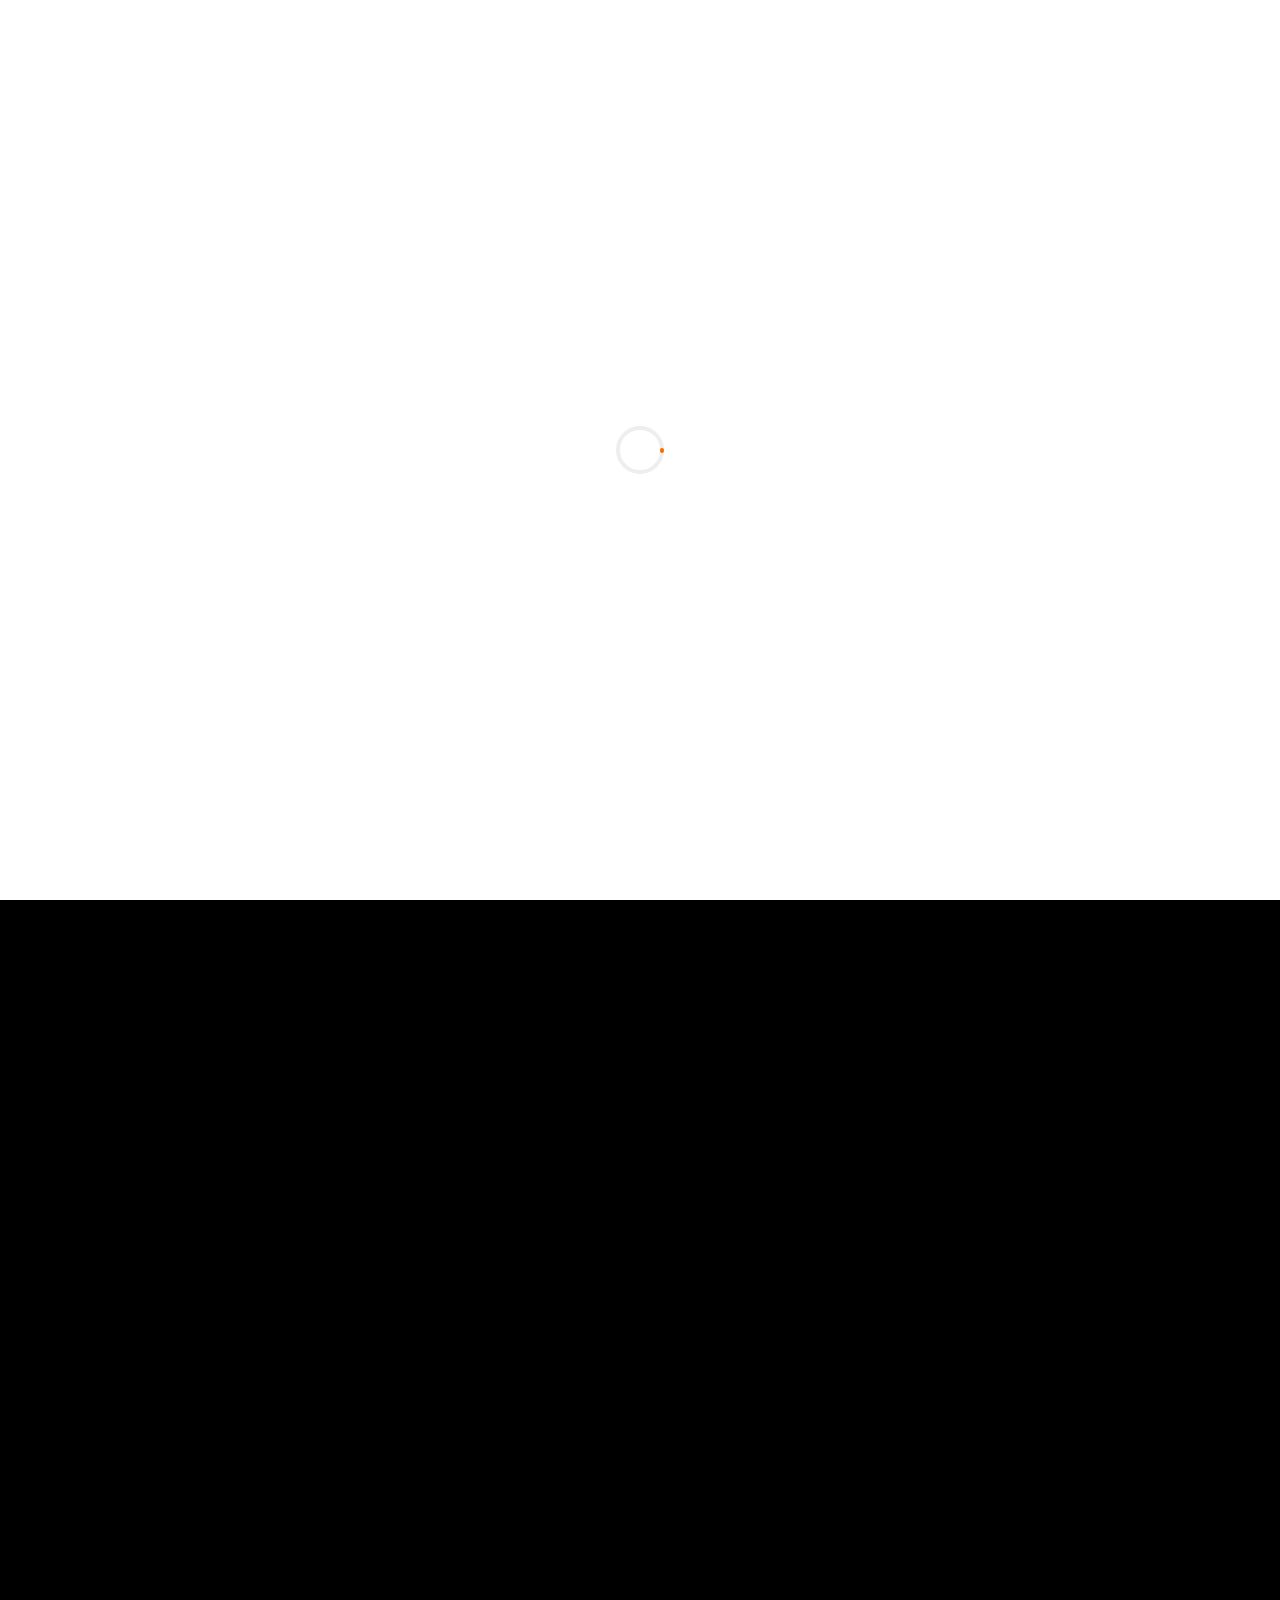
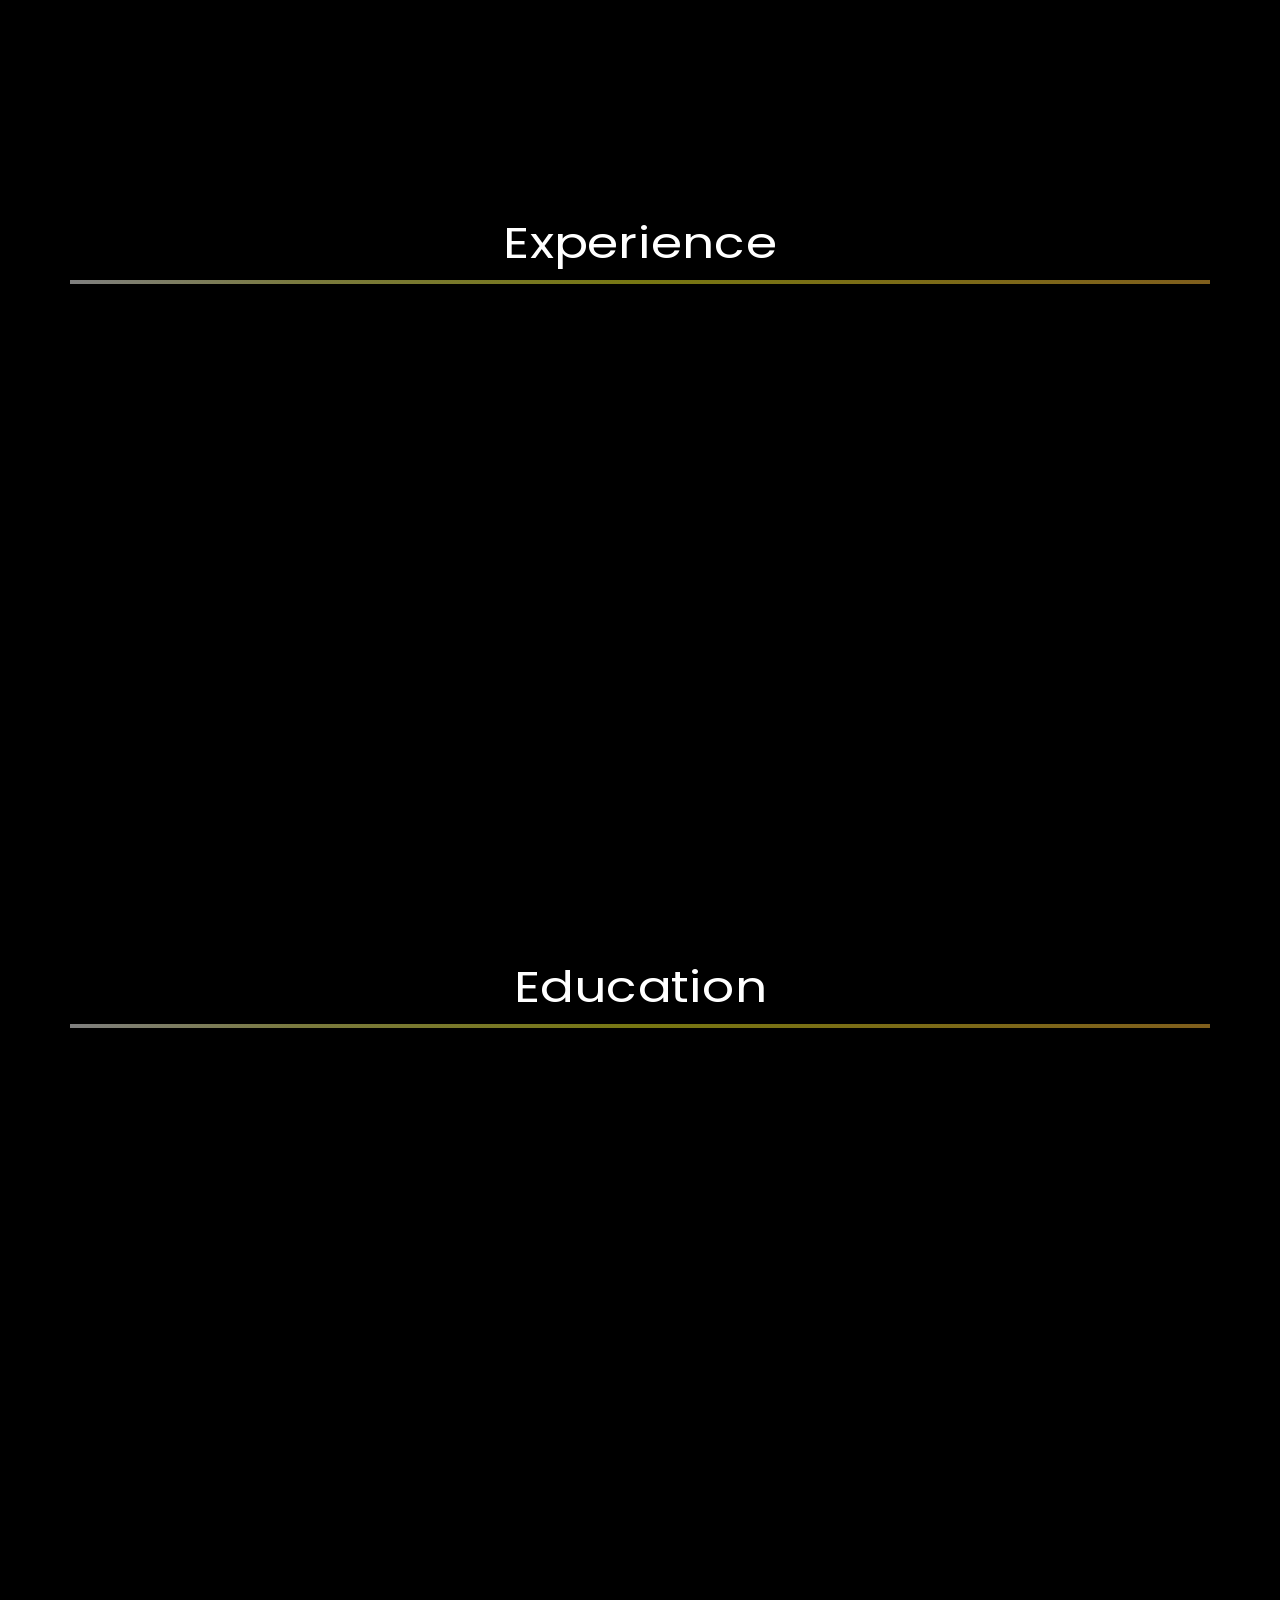
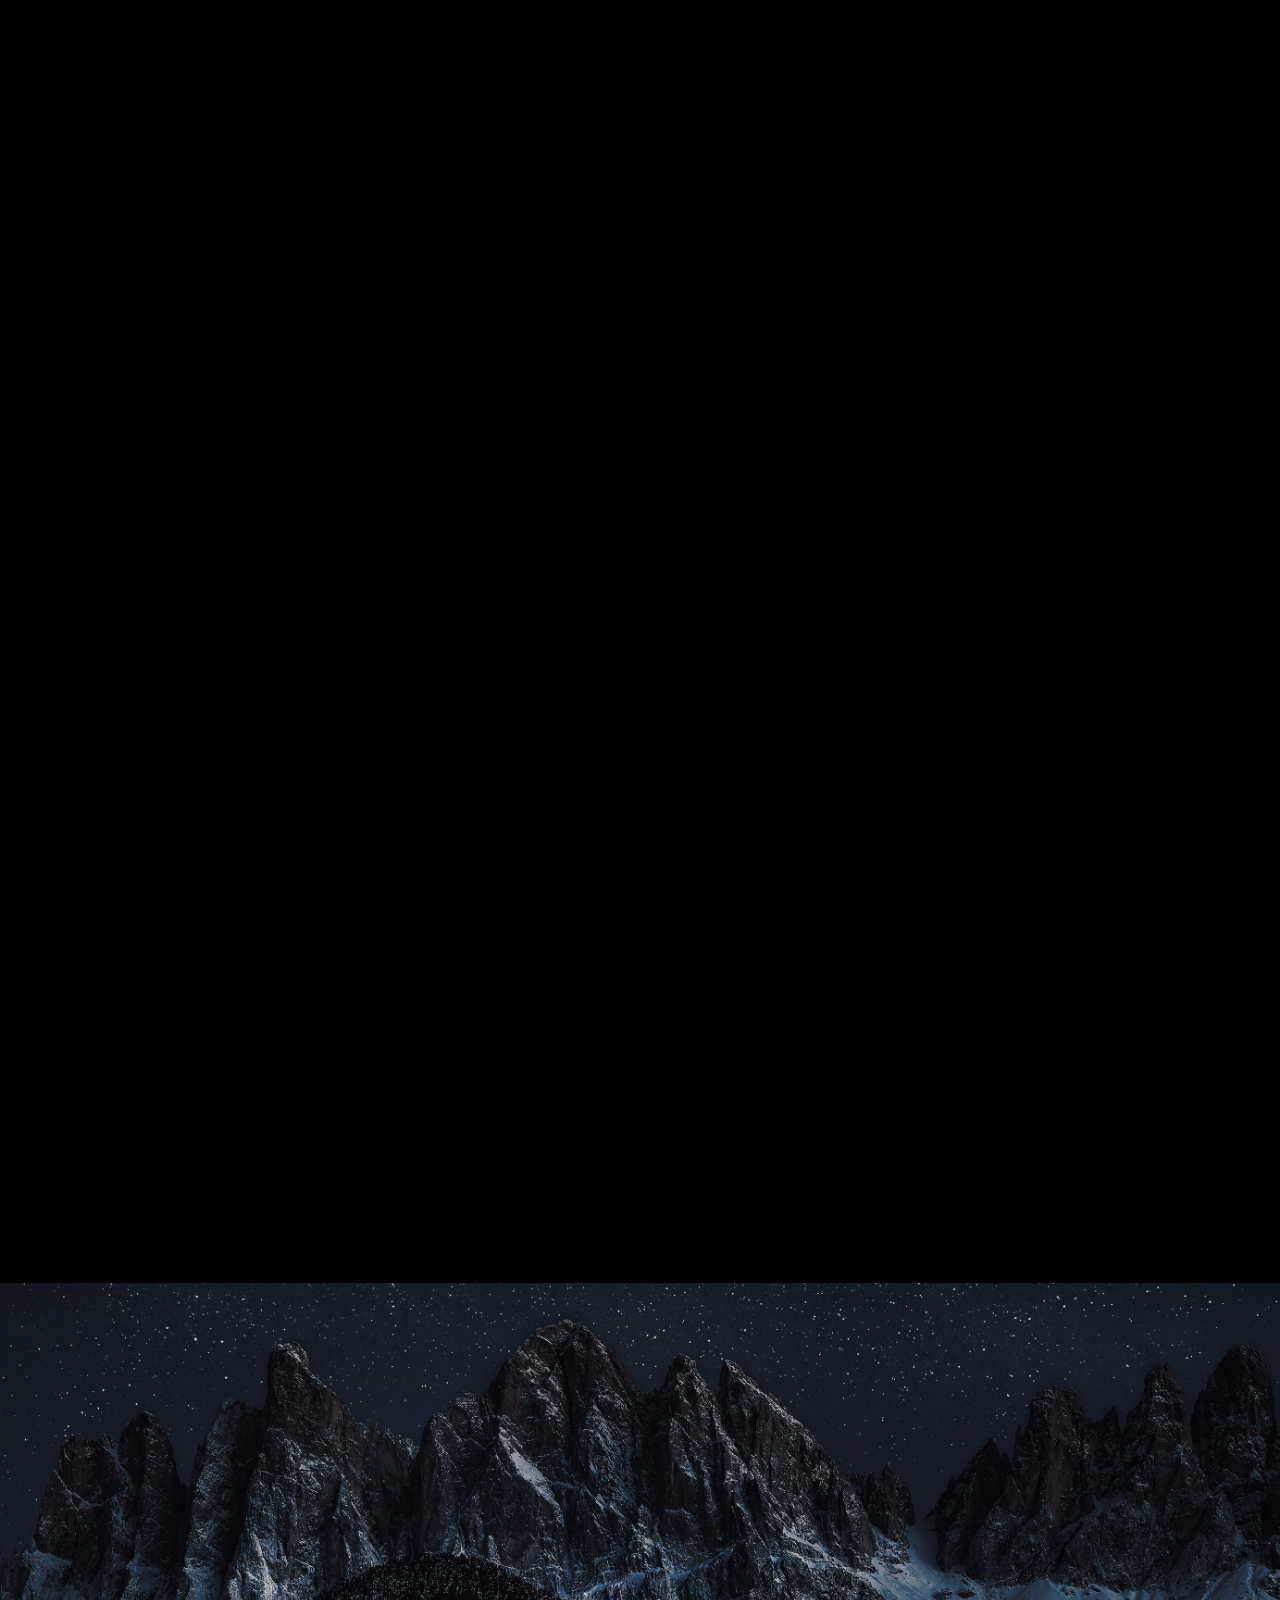
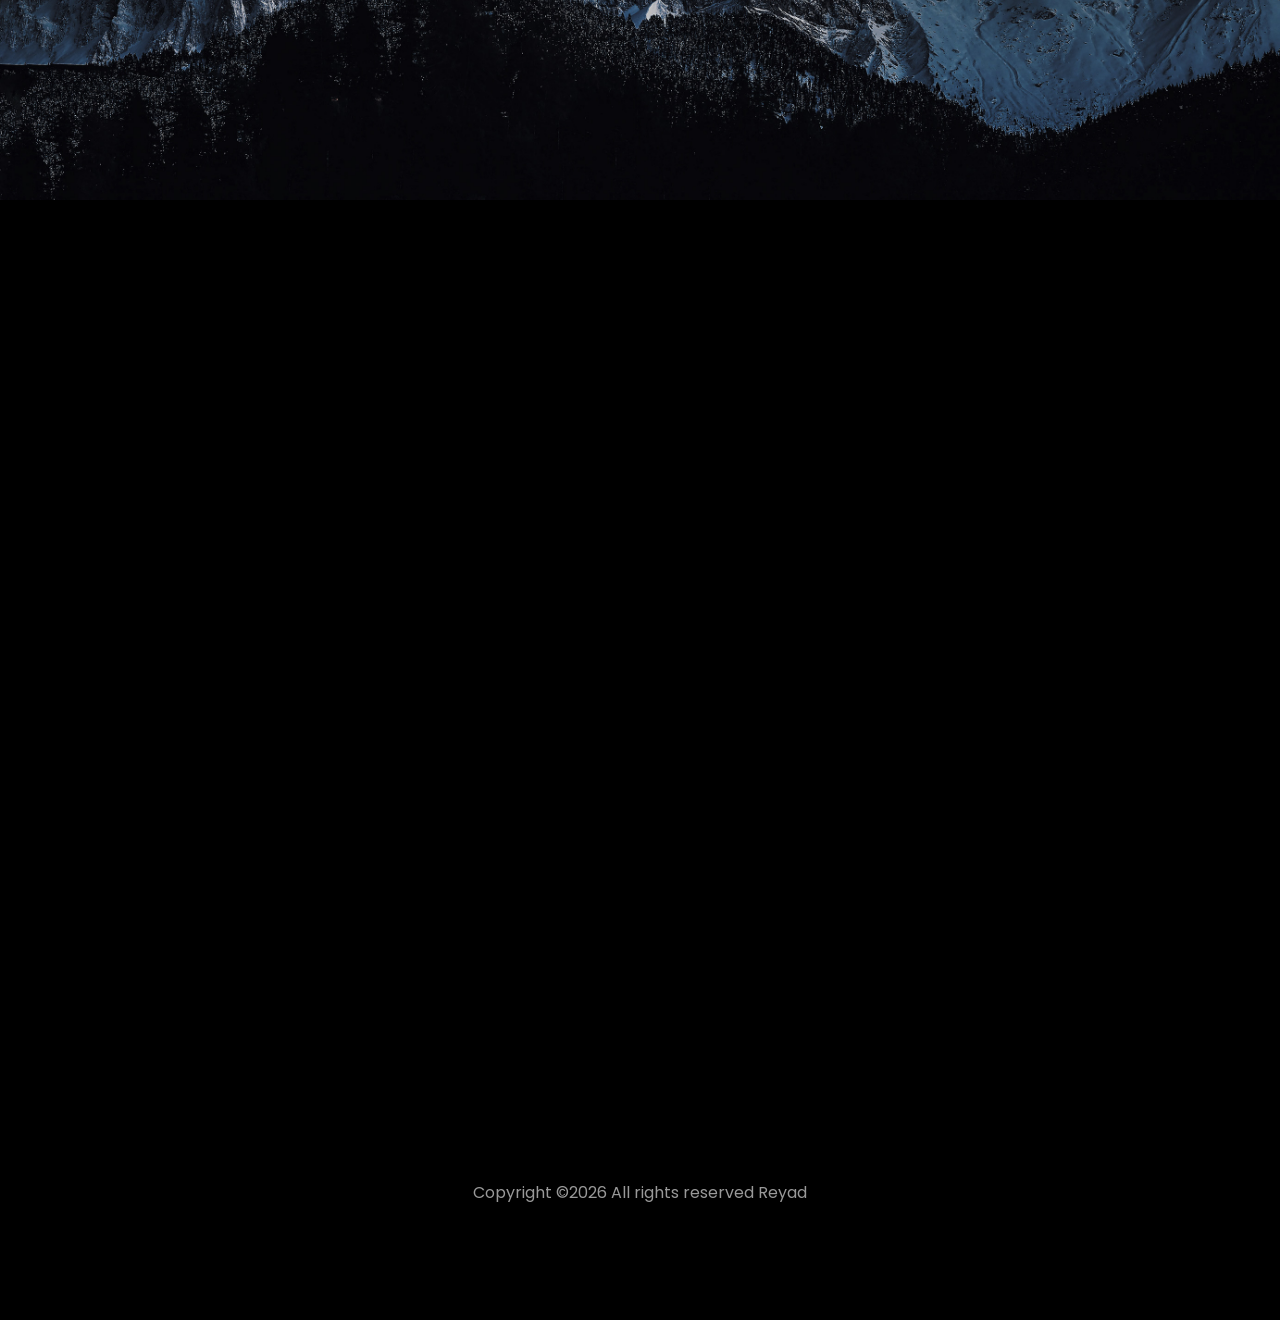
==== index.html @ 929c12db "Update index.html" ====
<!DOCTYPE html>
<html lang="en">
  <head>
    <title>Md.Reyad</title>
    <meta charset="utf-8">
    <meta name="viewport" content="width=device-width, initial-scale=1, shrink-to-fit=no">
    
    <link href="https://fonts.googleapis.com/css?family=Poppins:100,200,300,400,500,600,700,800,900" rel="stylesheet">

    <link rel="stylesheet" href="css/open-iconic-bootstrap.min.css">
    <link rel="stylesheet" href="css/animate.css">
    
    <link rel="stylesheet" href="css/owl.carousel.min.css">
    <link rel="stylesheet" href="css/owl.theme.default.min.css">
    <link rel="stylesheet" href="css/magnific-popup.css">

    <link rel="stylesheet" href="css/aos.css">

    <link rel="stylesheet" href="css/ionicons.min.css">
    
    <link rel="stylesheet" href="css/flaticon.css">
    <link rel="stylesheet" href="css/icomoon.css">
    <link rel="stylesheet" href="css/style.css">



<style>

/*======================================
//--//-->   ABOUT
======================================*/

.about-mf .box-shadow-full {
  padding-top: 4rem;
  padding-bottom: 4rem;
}

.about-mf .about-img {
  margin-bottom: 2rem;
}

.about-mf .about-img img {
  margin-left: 10px;
}


.skill-mf .progress {
  /* background-color: #cde1f8; */
  margin: .5rem 0 1.2rem 0;
  border-radius: 0;
  height: .7rem;
}

.skill-mf .progress .progress-bar {
  height: .7rem;
  background-color: #ffbd39;
}


/* Animation styles */
#typing-animation {
  position: relative;
  font-size: 30px;
  font-weight: bold;
  color: rgb(255, 255, 255);
  overflow: hidden;
  white-space: nowrap;
  animation: typing 3s steps(20, end) infinite;
}

#typing-animation:before {
  content: "";
  /* position: absolute; */
  top: 0;
  left: 0;
  width: 0;
  height: 100%;
  background-color: #ccc;
  animation: typing-cursor 0.5s ease-in-out infinite;
}

@keyframes typing {
  from {
    width: 0;
  }
  to {
    width: 100%;
  }
}

@keyframes typing-cursor {
  from {
    width: 5px;
  }
  to {
    width: 0;
  }
}


/* project image zoom effect */

.zoom-effect {
  overflow: hidden;
  transition: transform 0.5s ease-out;
}

.zoom-effect:hover {
  transform: scale(1.1);
}


</style>


  </head>
  <body data-spy="scroll" data-target=".site-navbar-target" data-offset="300">
	  
	  
    <nav class="navbar navbar-expand-lg navbar-dark ftco_navbar ftco-navbar-light site-navbar-target" id="ftco-navbar">
	    <div class="container">
	      <a class="navbar-brand" href="index.html">Md. Reyadul Islam Reyad</a>
	      <button class="navbar-toggler js-fh5co-nav-toggle fh5co-nav-toggle" type="button" data-toggle="collapse" data-target="#ftco-nav" aria-controls="ftco-nav" aria-expanded="false" aria-label="Toggle navigation">
	        <span class="oi oi-menu"></span> Menu
	      </button>

	      <div class="collapse navbar-collapse" id="ftco-nav">
	        <ul class="navbar-nav nav ml-auto">
	          <li class="nav-item"><a href="#home-section" class="nav-link"><span>Home</span></a></li>
	          <li class="nav-item"><a href="#about-section" class="nav-link"><span>About</span></a></li>
	          <li class="nav-item"><a href="#resume-section" class="nav-link"><span>Resume</span></a></li>
	          <li class="nav-item"><a href="#project-section" class="nav-link"><span>Projects</span></a></li>
	          <li class="nav-item"><a href="#contact-section" class="nav-link"><span>Contact</span></a></li>
	        </ul>
	      </div>
	    </div>
	  </nav>
	  <section id="home-section" class="hero">
		  <div class="home-slider  owl-carousel">
	       <div class="slider-item ">
	      	<div class="overlay"></div>
	         <div class="container">
	          <div class="row d-md-flex no-gutters slider-text align-items-end justify-content-end" data-scrollax-parent="true">
	          	<div class="one-third js-fullheight order-md-last img" style="background:url(images/riyadh.png);">
	          	 <div class="overlay"></div>
	          	</div>
		          <div class="one-forth d-flex  align-items-center ftco-animate" data-scrollax=" properties: { translateY: '70%' }">
		          	<div class="text">
		          		<span class="subheading">Hello!</span>
			            <h1 class="mb-4 mt-3">I'm <span>Md. Reyadul Islam Reyad</span></h1>

						<!-- Element to contain animated typing -->
						<span id="typing-animation"></span>

						<script>

						// Initialize the typing animation
						const typingAnimationElement = document.getElementById('typing-animation');

						// Create an array of typing text
						const typingTexts = [
						'Engineer  ',
						'YouTuber  ',
						'Teacher   ',
						];

						// Create a function to display the typing animation for a given text
						function playTypingAnimation(text) {
						// Loop through each character and add it to the element
						for (let i = 0; i < text.length; i++) {
							setTimeout(() => {
							typingAnimationElement.textContent += text[i];
							}, i * 200); // Increase the delay to slow down the typing animation
						}

						// Once the animation is complete, reset the text and start over
						setTimeout(() => {
							typingAnimationElement.textContent = '';
							playTypingAnimation(typingTexts[(typingTexts.indexOf(text) + 1) % typingTexts.length]);
						}, text.length * 200);
						}

						// Start the typing animation loop
						playTypingAnimation(typingTexts[0]);

						</script>

						<br>
						<br>
			            <h2>A Junior  Data Scientist</h2>
						<!-- <h2 class="d-flex" style="margin-bottom: 0">With over 5 years of experience</h2> -->
						<!-- <br> -->
			            <p><a href="https://www.youtube.com/channel/UCYAXQPuj-MxA-AFno6o-tQQ" class="btn btn-primary py-3 px-4">YouTube</a> 
							<a href="https://github.com/reyad74" class="btn btn-white btn-outline-white py-3 px-4">My works</a></p>
		            </div>
		          </div>
	        	</div>
	        </div>
	      </div>
		</div>
    </section>



    <section class="ftco-about img ftco-section ftco-no-pb" id="about-section">
    	<div class="container">
			<div class="row">
				<div class="row d-flex align-items-stretch">
				<!-- <div class="row d-flex"> -->
					<div class="col-md-6 col-lg-5 d-flex">
						<div class="img-about img d-flex align-items-stretch">
							<div class="overlay">
								<div class="row">
									<div class="col-sm-6 col-md-5">
									  <div class="about-img">
										<img src="images/profile.png" class="img-fluid rounded b-shadow-a" alt="">
									  </div>
									</div>
									<!-- Details next to profile image -->
									<div class="col-sm-6 col-md-7">
									  <div class="about-info">
										<p><span class="title-s">Name: </span> <span>Md. Reyadul Islam Reyad</span></p>
										<p><span class="title-s">Job Role: </span> <span>Junior  Data Scientist</span></p>
										<p><span class="title-s">Experience: </span> <span>3Years 3 Months</span></p>
										<p><span class="title-s">Address: </span> <span>Dhaka, Bangladesh</span></p>
									  </div>
									</div>
								  </div>

								<div class="skill-mf">
									<p class="title-s">Skills</p>
									<span>SQL</span> <span class="pull-right">95%</span>
									<div class="progress">
										<div class="progress-bar" role="progressbar" style="width: 95%;" aria-valuenow="95" aria-valuemin="0"
											aria-valuemax="100"></div>
									</div>
									
									<span>PYTHON</span> <span class="pull-right">85%</span>
									<div class="progress">
										<div class="progress-bar" role="progressbar" style="width: 85%" aria-valuenow="85" aria-valuemin="0"
											aria-valuemax="100"></div>
									</div>
									
									<span>Data Visualization</span> <span class="pull-right">90%</span>
									<div class="progress">
										<div class="progress-bar" role="progressbar" style="width: 90%" aria-valuenow="90" aria-valuemin="0"
											aria-valuemax="100"></div>
									</div>
									
									<span>Statistical Analysis</span> <span class="pull-right">85%</span>
									<div class="progress">
										<div class="progress-bar" role="progressbar" style="width: 85%" aria-valuenow="85" aria-valuemin="0"
											aria-valuemax="100"></div>
									</div>
									
									<span>Machine Learning</span> <span class="pull-right">80%</span>
									<div class="progress">
										<div class="progress-bar" role="progressbar" style="width: 80%" aria-valuenow="80" aria-valuemin="0"
											aria-valuemax="100"></div>
									</div>
								</div>
							</div>
						</div>
					</div>
					
					<div class="col-md-6 col-lg-7 pl-lg-5 pb-5">
						<div class="row justify-content-start pb-3">
							<div class="col-md-12 heading-section ftco-animate">
								
								<h1 class="big">About</h1>
								<h2 class="mb-4">About Me</h2>
								
								<p>With over 3 years of comprehensive experience in the field. As a data scientist specializing in machine learning, I am passionate about using data-driven techniques to solve complex business problems. I have a strong background in statistics, mathematics, and computer science, enabling me to work with structured and unstructured data sets. My experience includes designing and implementing machine learning models to solve a variety of problems, such as image recognition, natural language processing, and predictive analytics. I am skilled in a variety of machine learning techniques, including supervised and unsupervised learning, deep learning, and reinforcement learning. I have also developed expertise in feature engineering, model selection, and hyperparameter tuning. My programming skills are focused on Python, and I have worked extensively with libraries such as sci-kit-learn, TensorFlow, and Keras. I am comfortable working with both small and large data sets and have experience working with big data technologies such as Hadoop and Spark. One of my strengths as a data scientist is my ability to work collaboratively with stakeholders from different departments and levels of technical expertise. I have experience working with business leaders, software engineers, and data analysts to understand their needs and develop solutions that meet their requirements. I can explain complex technical concepts clearly and understandably, allowing me to effectively communicate with technical and non-technical audiences. Overall, my goal as a data scientist with a focus on machine learning is to help organizations unlock the value of their data by using advanced techniques to uncover insights and drive decision-making. I am passionate about staying up-to-date with the latest developments in the field and am constantly learning and expanding my knowledge.</p>
								<ul class="about-info mt-4 px-md-0 px-2">
									<li class="d-flex"><span>Profile:</span> <span>Data Science &amp; Analytics</span></li>
									<li class="d-flex"><span>Domain:</span> <span>Retail, Ecommerce, BFSI &amp; Digital Marketing</span></li>
									<li class="d-flex"><span>Education:</span> <span>Bachelor of Engineering</span></li>
									<li class="d-flex"><span>Language:</span> <span>English,Bangla, Hindi</span></li>
									<li class="d-flex"><span>BI Tools:</span> <span>Microsoft Power BI, Looker &amp; Tableau</span></li>
									<li class="d-flex"><span>Other Skills:</span> <span>Cloud, PySpark, Excel, Git, JIRA, Google Analytics &amp; SEO</span></li>
									<li class="d-flex"><span>Interest:</span> <span>Traveling, Travel Photography, Teaching</span></li>
									
								</ul>
							</div>
						</div>


						<div class="counter-wrap ftco-animate d-flex mt-md-3">
							<div class="text">
								<p class="mb-4">
									<span class="number" data-number="30">0</span> <span>+</span>
									<span>&nbsp; Projects completed</span>
								</p>
								<p><a href="https://www.linkedin.com/in/md-riyadh-69451e218/" class="btn btn-primary py-3 px-3">LinkedIn</a></p>
							</div>
						</div>
					</div>
				</div>
			</div>
		</div>
    </section>



	
    <section class="ftco-section ftco-no-pb" id="resume-section">
    	<div class="container">
    		<div class="row justify-content-center pb-5">
          <div class="col-md-10 heading-section text-center ftco-animate">
          	<h1 class="big big-2">Resume</h1>
            <h2 class="mb-4">Resume</h2>
            <p>Seasoned Junior Data Analyst with 3+ years of experience driving business strategies through data-driven insights. Proven expertise in data science, statistical analysis, machine learning algorithms and project management.</p>
          </div>
        </div>

		<div class="row">
			<h1 class="big-4">Experience</h1>
			<div class="underline"></div>
		</div>
		<br>
		
		<div class="row">
				<div class="col-md-6">
					<div class="resume-wrap ftco-animate">
						<span class="date">2022-Present</span>
						<h2>Junior Data Analyst</h2>
						<span class="position">Merkle</span>
						<p class="mt-4">Merkle, a leading CXM and media company with over 10K+ professionals globally. It's a part of Dentsu International. 
							<ul>
								<li>Analysed ad campaigns, clickstream, and customer surveys data, identified an increasing demand and launched a strategic product line.</li>
								<li>Developed time series forecasting models to predict sales and optimize marketing budgets, got model performance of 92%.</li>
								<li>Designed and executed A/B tests, performed rigorous statistical analysis. Led to 20% MoM increase in the conversion rate.</li>
							</ul>
						</p>
					</div>

				</div>

				<div class="col-md-6">
					<div class="resume-wrap ftco-animate">
						<span class="date">2021-2022</span>
						<h2>Junior Data Analyst</h2>
						<span class="position">iQuanti</span>
						<p class="mt-4">iQuanti is a data-driven digital marketing analytics and solutions company, helps top 100 global brands. 
							<ul>
								<li>Performed in-depth market research and analysis to create online pages. Resulted in ~100% website growth and 30% increase in conversion rate YoY.</li>
								<li>Delivered multiple training and mentorship sessions on analytical tools like SQL, MS Excel, Power BI, Tableau and Python.</li>
								<li>Performed migration and enhancements for merchandising dashboard, involved data integration and its feature improvement.</li>
							</ul>
						</p>
					</div>

				</div>
			</div>

		<br>
		<br>

		<div class="row">
			<h1 class="big-4">Education</h1>
			<div class="underline"></div>
		</div>
		<br>
		
			<div class="row">
    			<div class="col-md-6">
    				<div class="resume-wrap ftco-animate">
    					<span class="date">2021-present</span>
    					<h2>Bachelor of Computer Science and Engineering</h2>
    					<span class="position">Daffodil International University</span>
    					<p class="mt-4">Grade: First class distinction.</p>
    				</div>
    			</div>

    			<div class="col-md-6">
    				<div class="resume-wrap ftco-animate">
    					<span class="date">2018-2019</span>
    					<h2>Higher Secondary School</h2>
    					<span class="position">Sekh Amanullah Degree College</span>
    					<p class="mt-4">Grade: First class distinction.</p>
    				</div>
				</div>
    		</div>

    		<div class="row justify-content-center mt-5">
    			<div class="col-md-6 text-center ftco-animate">
    				<p><a href="https://www.canva.com/design/DAGFUKjMKdE/3X7KLh5aA9GMcbpBw6YoWw/edit?utm_content=DAGFUKjMKdE&utm_campaign=designshare&utm_medium=link2&utm_source=sharebutton" class="btn btn-primary py-4 px-5">Download Resume</a></p>
    			</div>
    		</div>
    	</div>
    </section>

   

    <section class="ftco-section" id="project-section">
      <div class="container">
        <div class="row justify-content-center mb-5 pb-5">
          <div class="col-md-7 heading-section text-center ftco-animate">
            <h1 class="big big-2">Projects</h1>
            <h2 class="mb-4">Projects</h2>
            <p>Below are the sample Data Analytics projects on SQL, Python, Power BI & ML.</p>
          </div>
        </div>
        <div class="row d-flex">
          <div class="col-md-4 d-flex ftco-animate">
          	<div class="blog-entry justify-content-end">
              <a href="https://github.com/reyad74/music_store_" class="block-20 zoom-effect" style="background-image: url('images/proj_1.jpg');">
              </a>
              <div class="text mt-3 float-right d-block">

                <h3 class="heading"><a href="https://github.com/reyad74/music_store_">Digital Music Store Data Analysis using SQL</a></h3>
                <p>Analyzed music store data using advanced SQL queires to identify gaps and increase the business growth.</p>
              </div>
            </div>
          </div>
          <div class="col-md-4 d-flex ftco-animate">
          	<div class="blog-entry justify-content-end">
              <a href="https://github.com/reyad74/python-_seales_analysis" class="block-20 zoom-effect" style="background-image: url('images/proj_2.jpg');">
              </a>
              <div class="text mt-3 float-right d-block">

                <h3 class="heading"><a href="https://github.com/reyad74/python-_seales_analysis">Data Analysis using Python Project for Beginners</a></h3>
                <p>Performed exploratory data analysis on diwali sales data using Python to improve the customer experience.</p>
              </div>
            </div>
          </div>
          <div class="col-md-4 d-flex ftco-animate">
          	<div class="blog-entry">
              <a href="https://github.com/rishabhnmishra/Madhav_Store_Analysis_PowerBI/blob/main/Madhav%20Store%20dashboard.jpg" class="block-20 zoom-effect" style="background-image: url('images/proj_3.jpg');">
              </a>
              <div class="text mt-3 float-right d-block">

                <h3 class="heading"><a href="https://github.com/rishabhnmishra/Madhav_Store_Analysis_PowerBI/blob/main/Madhav%20Store%20dashboard.jpg">Power BI Sales dashboard Project for Beginners</a></h3>
                <p>Designed a power bi dashboard for Madhav Store to track and analyze the online sales data acorss India.</p>
              </div>
            </div>
          </div>
        </div>
	<br>
		<!-- added justify-content-center to center align the last two projects -->
		<div class="row d-flex justify-content-center">  
			<div class="col-md-4 d-flex ftco-animate">
				<div class="blog-entry justify-content-end">
				<a href="https://github.com/rishabhnmishra/sales_forecasting/tree/main" class="block-20 zoom-effect" style="background-image: url('images/proj_4.jpg');">
				</a>
				<div class="text mt-3 float-right d-block">
  
				  <h3 class="heading"><a href="https://github.com/rishabhnmishra/sales_forecasting/tree/main">Sales Forecast- Time Series Forecasting</a></h3>
				  <p>Used multiple machine learning models to forecast sales (retail store) and performed time series analysis.</p>
				</div>
			  </div>
			</div>
			<div class="col-md-4 d-flex ftco-animate">
				<div class="blog-entry justify-content-end">
				<a href="https://github.com/rishabhnmishra/customer_segmentation/blob/main/Customer_Segmentation-final.ipynb" class="block-20 zoom-effect" style="background-image: url('images/proj_5.jpg');">
				</a>
				<div class="text mt-3 float-right d-block">
  
				  <h3 class="heading"><a href="https://github.com/rishabhnmishra/customer_segmentation/blob/main/Customer_Segmentation-final.ipynb">Customer Segmentation using clustering model</a></h3>
				  <p>Developed a ML model to give various recommendations of financial products &amp; services on target customer groups.</p>
				</div>
			  </div>
			</div>
		 </div>
	  </div>
    </section>

	<section class="ftco-section ftco-no-pt ftco-no-pb ftco-counter img" id="section-counter">
      <div class="container">
		<div class="row d-md-flex align-items-center">
          <div class="col-md d-flex justify-content-center counter-wrap ftco-animate">
            <div class="block-18">
              <div class="text">
                <strong class="number" data-number="20">0</strong>
                <span>Achievements</span>
              </div>
            </div>
          </div>
          <div class="col-md d-flex justify-content-center counter-wrap ftco-animate">
            <div class="block-18">
              <div class="text">
                <strong class="number" data-number="30">0</strong>
                <span>Projects</span>
              </div>
            </div>
          </div>
          <div class="col-md d-flex justify-content-center counter-wrap ftco-animate">
            <div class="block-18">
              <div class="text">
                <strong class="number" data-number="1000">0</strong>
                <span>Mentored Students</span>
              </div>
            </div>
          </div>
          <div class="col-md d-flex justify-content-center counter-wrap ftco-animate">
            <div class="block-18">
              <div class="text">
                <strong class="number" data-number="500">0</strong>
                <span>Cups of coffee</span>
              </div>
            </div>
          </div>
        </div>
      </div>
	
	  <div class="ftco-section ftco-hireme img margin-top" style="background-image: url(images/bg_1.jpg)">
			<!-- <div class="container"> -->
				<div class="row justify-content-center">
					<div class="col-md-7 ftco-animate text-center">
						<h2>More projects on<span> Github  </span> </h2>
						<div class="heading"> <h4> I love to solve business problems &amp; uncover hidden data stories </h4>
						<br>
						<p><a href="https://github.com/reyad74" class="btn btn-primary py-3 px-5">GitHub</a></p>
						</div>
					</div>
				</div>
			<!-- </div> -->
		</div>
	</section>



    <section class="ftco-section contact-section ftco-no-pb" id="contact-section">
      <div class="container">
      	<div class="row justify-content-center mb-5 pb-3">
          <div class="col-md-7 heading-section text-center ftco-animate">
            <h1 class="big big-2">Contact</h1>
            <h2 class="mb-4">Contact Me</h2>
            <p>Below are the details to reach out to me!</p>
          </div>
        </div>

        <div class="row d-flex contact-info mb-5">
          <div class="col-md-6 col-lg-3 d-flex ftco-animate">
          	<div class="align-self-stretch box p-4 text-center">
          		<div class="icon d-flex align-items-center justify-content-center">
          			<span class="icon-map-signs"></span>
          		</div>
          		<h3 class="mb-4">Address</h3>
	            <p>Dhaka, Bangladesh</p>
	          </div>
          </div>
          <div class="col-md-6 col-lg-3 d-flex ftco-animate">
          	<div class="align-self-stretch box p-4 text-center">
          		<div class="icon d-flex align-items-center justify-content-center">
          			<span class="icon-phone2"></span>
          		</div>
          		<h3 class="mb-4">Contact Number</h3>
	            <p><a href="tel://01906358244">+8801906358244</a></p>
	          </div>
          </div>
          <div class="col-md-6 col-lg-3 d-flex ftco-animate">
          	<div class="align-self-stretch box p-4 text-center">
          		<div class="icon d-flex align-items-center justify-content-center">
          			<span class="icon-paper-plane"></span>
          		</div>
          		<h3 class="mb-4">Email Address</h3>
	            <p><a href="mdreyadh749@gmail.com">mdreyadh749@gmail.com</a></p>
	          </div>
          </div>
          <div class="col-md-6 col-lg-3 d-flex ftco-animate">
          	<div class="align-self-stretch box p-4 text-center">
          		<div class="icon d-flex align-items-center justify-content-center">
          			<span class="icon-globe"></span>
          		</div>
          		<h3 class="mb-4">Download Resume</h3>
	            <p><a href="https://www.canva.com/design/DAGFUKjMKdE/3X7KLh5aA9GMcbpBw6YoWw/edit?utm_content=DAGFUKjMKdE&utm_campaign=designshare&utm_medium=link2&utm_source=sharebutton">resumelink</a></p>
	          </div>
          </div>

		  <div class="container">
			<br>
			<br>
			<div class="row justify-content-center">
				<div class="col-md-7 ftco-animate text-center">
					<h2>Have a<span> Question?  </span> <a href="https://forms.gle/yecP6zXuaEkBA2Mh8" class="btn btn-primary py-3 px-5">Click Here</a> </h2>
				</div>
			</div>
				<br>
					<ul class="ftco-footer-social list-unstyled d-flex justify-content-center align-items-center mb-0">
					  <li class="ftco-animate normal-txt">Find me on  </li>
					  <li class="ftco-animate"><a href="https://www.youtube.com/channel/UCYAXQPuj-MxA-AFno6o-tQQ"><span class="icon-youtube"></span></a></li>
					  <li class="ftco-animate"><a href="https://www.linkedin.com/in/md-riyadh-69451e218/"><span class="icon-linkedin"></span></a></li>
					  <li class="ftco-animate"><a href="https://www.kaggle.com/mdriyadh"><span class="icon-Kaggle"></span></a></li>  
					  <li class="ftco-animate"><a href="https://twitter.com/mdriyad75602128"><span class="icon-twitter"></span></a></li>
					  <li class="ftco-animate"><a href="  "><span class="icon-facebook"></span></a></li>
				      <li class="ftco-animate"><a href="   "><span class="icon-instagram"></span></a></li>
					</ul>
				<br>
		   </div>
   </div>
 </section>


 
	
    <footer class="ftco-footer ftco-section">
		<div class="container">
		  <div class="row">
			<div class="col-md-12 text-center">
  
			  
	Copyright &copy;<script>document.write(new Date().getFullYear());</script> All rights reserved Reyad  
	
			</div>
		  </div>
		</div>
	  </footer>


  <!-- loader -->
  <div id="ftco-loader" class="show fullscreen"><svg class="circular" width="48px" height="48px"><circle class="path-bg" cx="24" cy="24" r="22" fill="none" stroke-width="4" stroke="#eeeeee"/><circle class="path" cx="24" cy="24" r="22" fill="none" stroke-width="4" stroke-miterlimit="10" stroke="#F96D00"/></svg></div>


  <script src="js/jquery.min.js"></script>
  <script src="js/jquery-migrate-3.0.1.min.js"></script>
  <script src="js/popper.min.js"></script>
  <script src="js/bootstrap.min.js"></script>
  <script src="js/jquery.easing.1.3.js"></script>
  <script src="js/jquery.waypoints.min.js"></script>
  <script src="js/jquery.stellar.min.js"></script>
  <script src="js/owl.carousel.min.js"></script>
  <script src="js/jquery.magnific-popup.min.js"></script>
  <script src="js/aos.js"></script>
  <script src="js/jquery.animateNumber.min.js"></script>
  <script src="js/scrollax.min.js"></script>
  
  <script src="js/main.js"></script>
    
  </body>
</html>
---- css/flaticon.css ----
/*
  	Flaticon icon font: Flaticon
  	Creation date: 04/01/2019 13:45
  	*/


@font-face {
  font-family: "Flaticon";
  src: url("../fonts/flaticon/font/Flaticon.eot");
  src: url("../fonts/flaticon/font/Flaticon.eot?#iefix") format("embedded-opentype"),
       url("../fonts/flaticon/font/Flaticon.woff") format("woff"),
       url("../fonts/flaticon/font/Flaticon.ttf") format("truetype"),
       url("../fonts/flaticon/font/Flaticon.svg#Flaticon") format("svg");
  font-weight: normal;
  font-style: normal;
}

@media screen and (-webkit-min-device-pixel-ratio:0) {
  @font-face {
    font-family: "Flaticon";
    src: url("../fonts/flaticon/font/Flaticon.svg#Flaticon") format("svg");
  }
}

[class^="flaticon-"]:before, [class*=" flaticon-"]:before,
[class^="flaticon-"]:after, [class*=" flaticon-"]:after {   
  font-family: Flaticon;
  font-style: normal;
  font-weight: normal;
  font-variant: normal;
  text-transform: none;
  line-height: 1;

  /* Better Font Rendering =========== */
  -webkit-font-smoothing: antialiased;
  -moz-osx-font-smoothing: grayscale;
}

.flaticon-ideas:before { content: "\f100"; }
.flaticon-flasks:before { content: "\f101"; }
.flaticon-analysis:before { content: "\f102"; }
.flaticon-ux-design:before { content: "\f103"; }
.flaticon-web-design:before { content: "\f104"; }
.flaticon-idea:before { content: "\f105"; }
.flaticon-innovation:before { content: "\f106"; }
---- css/icomoon.css ----
@font-face {
  font-family: 'icomoon';
  src:  url('../fonts/icomoon/icomoon.eot?6tt51o');
  src:  url('../fonts/icomoon/icomoon.eot?6tt51o#iefix') format('embedded-opentype'),
    url('../fonts/icomoon/icomoon.ttf?6tt51o') format('truetype'),
    url('../fonts/icomoon/icomoon.woff?6tt51o') format('woff'),
    url('../fonts/icomoon/icomoon.svg?6tt51o#icomoon') format('svg');
  font-weight: normal;
  font-style: normal;
}

[class^="icon-"], [class*=" icon-"] {
  /* use !important to prevent issues with browser extensions that change fonts */
  font-family: 'icomoon' !important;
  speak: none;
  font-style: normal;
  font-weight: normal;
  font-variant: normal;
  text-transform: none;
  line-height: 1;

  /* Better Font Rendering =========== */
  -webkit-font-smoothing: antialiased;
  -moz-osx-font-smoothing: grayscale;
}

.icon-asterisk:before {
  content: "\f069";
}
.icon-plus:before {
  content: "\f067";
}
.icon-question:before {
  content: "\f128";
}
.icon-minus:before {
  content: "\f068";
}
.icon-glass:before {
  content: "\f000";
}
.icon-music:before {
  content: "\f001";
}
.icon-search:before {
  content: "\f002";
}
.icon-envelope-o:before {
  content: "\f003";
}
.icon-heart:before {
  content: "\f004";
}
.icon-star:before {
  content: "\f005";
}
.icon-star-o:before {
  content: "\f006";
}
.icon-user:before {
  content: "\f007";
}
.icon-film:before {
  content: "\f008";
}
.icon-th-large:before {
  content: "\f009";
}
.icon-th:before {
  content: "\f00a";
}
.icon-th-list:before {
  content: "\f00b";
}
.icon-check:before {
  content: "\f00c";
}
.icon-close:before {
  content: "\f00d";
}
.icon-remove:before {
  content: "\f00d";
}
.icon-times:before {
  content: "\f00d";
}
.icon-search-plus:before {
  content: "\f00e";
}
.icon-search-minus:before {
  content: "\f010";
}
.icon-power-off:before {
  content: "\f011";
}
.icon-signal:before {
  content: "\f012";
}
.icon-cog:before {
  content: "\f013";
}
.icon-gear:before {
  content: "\f013";
}
.icon-trash-o:before {
  content: "\f014";
}
.icon-home:before {
  content: "\f015";
}
.icon-file-o:before {
  content: "\f016";
}
.icon-clock-o:before {
  content: "\f017";
}
.icon-road:before {
  content: "\f018";
}
.icon-download:before {
  content: "\f019";
}
.icon-arrow-circle-o-down:before {
  content: "\f01a";
}
.icon-arrow-circle-o-up:before {
  content: "\f01b";
}
.icon-inbox:before {
  content: "\f01c";
}
.icon-play-circle-o:before {
  content: "\f01d";
}
.icon-repeat:before {
  content: "\f01e";
}
.icon-rotate-right:before {
  content: "\f01e";
}
.icon-refresh:before {
  content: "\f021";
}
.icon-list-alt:before {
  content: "\f022";
}
.icon-lock:before {
  content: "\f023";
}
.icon-flag:before {
  content: "\f024";
}
.icon-headphones:before {
  content: "\f025";
}
.icon-volume-off:before {
  content: "\f026";
}
.icon-volume-down:before {
  content: "\f027";
}
.icon-volume-up:before {
  content: "\f028";
}
.icon-qrcode:before {
  content: "\f029";
}
.icon-barcode:before {
  content: "\f02a";
}
.icon-tag:before {
  content: "\f02b";
}
.icon-tags:before {
  content: "\f02c";
}
.icon-book:before {
  content: "\f02d";
}
.icon-bookmark:before {
  content: "\f02e";
}
.icon-print:before {
  content: "\f02f";
}
.icon-camera:before {
  content: "\f030";
}
.icon-font:before {
  content: "\f031";
}
.icon-bold:before {
  content: "\f032";
}
.icon-italic:before {
  content: "\f033";
}
.icon-text-height:before {
  content: "\f034";
}
.icon-text-width:before {
  content: "\f035";
}
.icon-align-left:before {
  content: "\f036";
}
.icon-align-center:before {
  content: "\f037";
}
.icon-align-right:before {
  content: "\f038";
}
.icon-align-justify:before {
  content: "\f039";
}
.icon-list:before {
  content: "\f03a";
}
.icon-dedent:before {
  content: "\f03b";
}
.icon-outdent:before {
  content: "\f03b";
}
.icon-indent:before {
  content: "\f03c";
}
.icon-video-camera:before {
  content: "\f03d";
}
.icon-image:before {
  content: "\f03e";
}
.icon-photo:before {
  content: "\f03e";
}
.icon-picture-o:before {
  content: "\f03e";
}
.icon-pencil:before {
  content: "\f040";
}
.icon-map-marker:before {
  content: "\f041";
}
.icon-adjust:before {
  content: "\f042";
}
.icon-tint:before {
  content: "\f043";
}
.icon-edit:before {
  content: "\f044";
}
.icon-pencil-square-o:before {
  content: "\f044";
}
.icon-share-square-o:before {
  content: "\f045";
}
.icon-check-square-o:before {
  content: "\f046";
}
.icon-arrows:before {
  content: "\f047";
}
.icon-step-backward:before {
  content: "\f048";
}
.icon-fast-backward:before {
  content: "\f049";
}
.icon-backward:before {
  content: "\f04a";
}
.icon-play:before {
  content: "\f04b";
}
.icon-pause:before {
  content: "\f04c";
}
.icon-stop:before {
  content: "\f04d";
}
.icon-forward:before {
  content: "\f04e";
}
.icon-fast-forward:before {
  content: "\f050";
}
.icon-step-forward:before {
  content: "\f051";
}
.icon-eject:before {
  content: "\f052";
}
.icon-chevron-left:before {
  content: "\f053";
}
.icon-chevron-right:before {
  content: "\f054";
}
.icon-plus-circle:before {
  content: "\f055";
}
.icon-minus-circle:before {
  content: "\f056";
}
.icon-times-circle:before {
  content: "\f057";
}
.icon-check-circle:before {
  content: "\f058";
}
.icon-question-circle:before {
  content: "\f059";
}
.icon-info-circle:before {
  content: "\f05a";
}
.icon-crosshairs:before {
  content: "\f05b";
}
.icon-times-circle-o:before {
  content: "\f05c";
}
.icon-check-circle-o:before {
  content: "\f05d";
}
.icon-ban:before {
  content: "\f05e";
}
.icon-arrow-left:before {
  content: "\f060";
}
.icon-arrow-right:before {
  content: "\f061";
}
.icon-arrow-up:before {
  content: "\f062";
}
.icon-arrow-down:before {
  content: "\f063";
}
.icon-mail-forward:before {
  content: "\f064";
}
.icon-share:before {
  content: "\f064";
}
.icon-expand:before {
  content: "\f065";
}
.icon-compress:before {
  content: "\f066";
}
.icon-exclamation-circle:before {
  content: "\f06a";
}
.icon-gift:before {
  content: "\f06b";
}
.icon-leaf:before {
  content: "\f06c";
}
.icon-fire:before {
  content: "\f06d";
}
.icon-eye:before {
  content: "\f06e";
}
.icon-eye-slash:before {
  content: "\f070";
}
.icon-exclamation-triangle:before {
  content: "\f071";
}
.icon-warning:before {
  content: "\f071";
}
.icon-plane:before {
  content: "\f072";
}
.icon-calendar:before {
  content: "\f073";
}
.icon-random:before {
  content: "\f074";
}
.icon-comment:before {
  content: "\f075";
}
.icon-magnet:before {
  content: "\f076";
}
.icon-chevron-up:before {
  content: "\f077";
}
.icon-chevron-down:before {
  content: "\f078";
}
.icon-retweet:before {
  content: "\f079";
}
.icon-shopping-cart:before {
  content: "\f07a";
}
.icon-folder:before {
  content: "\f07b";
}
.icon-folder-open:before {
  content: "\f07c";
}
.icon-arrows-v:before {
  content: "\f07d";
}
.icon-arrows-h:before {
  content: "\f07e";
}
.icon-bar-chart:before {
  content: "\f080";
}
.icon-bar-chart-o:before {
  content: "\f080";
}
.icon-twitter-square:before {
  content: "\f081";
}
.icon-facebook-square:before {
  content: "\f082";
}
.icon-camera-retro:before {
  content: "\f083";
}
.icon-key:before {
  content: "\f084";
}
.icon-cogs:before {
  content: "\f085";
}
.icon-gears:before {
  content: "\f085";
}
.icon-comments:before {
  content: "\f086";
}
.icon-thumbs-o-up:before {
  content: "\f087";
}
.icon-thumbs-o-down:before {
  content: "\f088";
}
.icon-star-half:before {
  content: "\f089";
}
.icon-heart-o:before {
  content: "\f08a";
}
.icon-sign-out:before {
  content: "\f08b";
}
.icon-linkedin-square:before {
  content: "\f08c";
}
.icon-thumb-tack:before {
  content: "\f08d";
}
.icon-external-link:before {
  content: "\f08e";
}
.icon-sign-in:before {
  content: "\f090";
}
.icon-trophy:before {
  content: "\f091";
}
.icon-github-square:before {
  content: "\f092";
}
.icon-upload:before {
  content: "\f093";
}
.icon-lemon-o:before {
  content: "\f094";
}
.icon-phone:before {
  content: "\f095";
}
.icon-square-o:before {
  content: "\f096";
}
.icon-bookmark-o:before {
  content: "\f097";
}
.icon-phone-square:before {
  content: "\f098";
}
.icon-twitter:before {
  content: "\f099";
}
.icon-facebook:before {
  content: "\f09a";
}
.icon-facebook-f:before {
  content: "\f09a";
}
.icon-github:before {
  content: "\f09b";
}
.icon-unlock:before {
  content: "\f09c";
}
.icon-credit-card:before {
  content: "\f09d";
}
.icon-feed:before {
  content: "\f09e";
}
.icon-rss:before {
  content: "\f09e";
}
.icon-hdd-o:before {
  content: "\f0a0";
}
.icon-bullhorn:before {
  content: "\f0a1";
}
.icon-bell-o:before {
  content: "\f0a2";
}
.icon-certificate:before {
  content: "\f0a3";
}
.icon-hand-o-right:before {
  content: "\f0a4";
}
.icon-hand-o-left:before {
  content: "\f0a5";
}
.icon-hand-o-up:before {
  content: "\f0a6";
}
.icon-hand-o-down:before {
  content: "\f0a7";
}
.icon-arrow-circle-left:before {
  content: "\f0a8";
}
.icon-arrow-circle-right:before {
  content: "\f0a9";
}
.icon-arrow-circle-up:before {
  content: "\f0aa";
}
.icon-arrow-circle-down:before {
  content: "\f0ab";
}
.icon-globe:before {
  content: "\f0ac";
}
.icon-wrench:before {
  content: "\f0ad";
}
.icon-tasks:before {
  content: "\f0ae";
}
.icon-filter:before {
  content: "\f0b0";
}
.icon-briefcase:before {
  content: "\f0b1";
}
.icon-arrows-alt:before {
  content: "\f0b2";
}
.icon-group:before {
  content: "\f0c0";
}
.icon-users:before {
  content: "\f0c0";
}
.icon-chain:before {
  content: "\f0c1";
}
.icon-link:before {
  content: "\f0c1";
}
.icon-cloud:before {
  content: "\f0c2";
}
.icon-flask:before {
  content: "\f0c3";
}
.icon-cut:before {
  content: "\f0c4";
}
.icon-scissors:before {
  content: "\f0c4";
}
.icon-copy:before {
  content: "\f0c5";
}
.icon-files-o:before {
  content: "\f0c5";
}
.icon-paperclip:before {
  content: "\f0c6";
}
.icon-floppy-o:before {
  content: "\f0c7";
}
.icon-save:before {
  content: "\f0c7";
}
.icon-square:before {
  content: "\f0c8";
}
.icon-bars:before {
  content: "\f0c9";
}
.icon-navicon:before {
  content: "\f0c9";
}
.icon-reorder:before {
  content: "\f0c9";
}
.icon-list-ul:before {
  content: "\f0ca";
}
.icon-list-ol:before {
  content: "\f0cb";
}
.icon-strikethrough:before {
  content: "\f0cc";
}
.icon-underline:before {
  content: "\f0cd";
}
.icon-table:before {
  content: "\f0ce";
}
.icon-magic:before {
  content: "\f0d0";
}
.icon-truck:before {
  content: "\f0d1";
}
.icon-pinterest:before {
  content: "\f0d2";
}
.icon-pinterest-square:before {
  content: "\f0d3";
}
.icon-google-plus-square:before {
  content: "\f0d4";
}
.icon-google-plus:before {
  content: "\f0d5";
}
.icon-money:before {
  content: "\f0d6";
}
.icon-caret-down:before {
  content: "\f0d7";
}
.icon-caret-up:before {
  content: "\f0d8";
}
.icon-caret-left:before {
  content: "\f0d9";
}
.icon-caret-right:before {
  content: "\f0da";
}
.icon-columns:before {
  content: "\f0db";
}
.icon-sort:before {
  content: "\f0dc";
}
.icon-unsorted:before {
  content: "\f0dc";
}
.icon-sort-desc:before {
  content: "\f0dd";
}
.icon-sort-down:before {
  content: "\f0dd";
}
.icon-sort-asc:before {
  content: "\f0de";
}
.icon-sort-up:before {
  content: "\f0de";
}
.icon-envelope:before {
  content: "\f0e0";
}
.icon-linkedin:before {
  content: "\f0e1";
}
.icon-rotate-left:before {
  content: "\f0e2";
}
.icon-undo:before {
  content: "\f0e2";
}
.icon-gavel:before {
  content: "\f0e3";
}
.icon-legal:before {
  content: "\f0e3";
}
.icon-dashboard:before {
  content: "\f0e4";
}
.icon-tachometer:before {
  content: "\f0e4";
}
.icon-comment-o:before {
  content: "\f0e5";
}
.icon-comments-o:before {
  content: "\f0e6";
}
.icon-bolt:before {
  content: "\f0e7";
}
.icon-flash:before {
  content: "\f0e7";
}
.icon-sitemap:before {
  content: "\f0e8";
}
.icon-umbrella:before {
  content: "\f0e9";
}
.icon-clipboard:before {
  content: "\f0ea";
}
.icon-paste:before {
  content: "\f0ea";
}
.icon-lightbulb-o:before {
  content: "\f0eb";
}
.icon-exchange:before {
  content: "\f0ec";
}
.icon-cloud-download:before {
  content: "\f0ed";
}
.icon-cloud-upload:before {
  content: "\f0ee";
}
.icon-user-md:before {
  content: "\f0f0";
}
.icon-stethoscope:before {
  content: "\f0f1";
}
.icon-suitcase:before {
  content: "\f0f2";
}
.icon-bell:before {
  content: "\f0f3";
}
.icon-coffee:before {
  content: "\f0f4";
}
.icon-cutlery:before {
  content: "\f0f5";
}
.icon-file-text-o:before {
  content: "\f0f6";
}
.icon-building-o:before {
  content: "\f0f7";
}
.icon-hospital-o:before {
  content: "\f0f8";
}
.icon-ambulance:before {
  content: "\f0f9";
}
.icon-medkit:before {
  content: "\f0fa";
}
.icon-fighter-jet:before {
  content: "\f0fb";
}
.icon-beer:before {
  content: "\f0fc";
}
.icon-h-square:before {
  content: "\f0fd";
}
.icon-plus-square:before {
  content: "\f0fe";
}
.icon-angle-double-left:before {
  content: "\f100";
}
.icon-angle-double-right:before {
  content: "\f101";
}
.icon-angle-double-up:before {
  content: "\f102";
}
.icon-angle-double-down:before {
  content: "\f103";
}
.icon-angle-left:before {
  content: "\f104";
}
.icon-angle-right:before {
  content: "\f105";
}
.icon-angle-up:before {
  content: "\f106";
}
.icon-angle-down:before {
  content: "\f107";
}
.icon-desktop:before {
  content: "\f108";
}
.icon-laptop:before {
  content: "\f109";
}
.icon-tablet:before {
  content: "\f10a";
}
.icon-mobile:before {
  content: "\f10b";
}
.icon-mobile-phone:before {
  content: "\f10b";
}
.icon-circle-o:before {
  content: "\f10c";
}
.icon-quote-left:before {
  content: "\f10d";
}
.icon-quote-right:before {
  content: "\f10e";
}
.icon-spinner:before {
  content: "\f110";
}
.icon-circle:before {
  content: "\f111";
}
.icon-mail-reply:before {
  content: "\f112";
}
.icon-reply:before {
  content: "\f112";
}
.icon-github-alt:before {
  content: "\f113";
}
.icon-folder-o:before {
  content: "\f114";
}
.icon-folder-open-o:before {
  content: "\f115";
}
.icon-smile-o:before {
  content: "\f118";
}
.icon-frown-o:before {
  content: "\f119";
}
.icon-meh-o:before {
  content: "\f11a";
}
.icon-gamepad:before {
  content: "\f11b";
}
.icon-keyboard-o:before {
  content: "\f11c";
}
.icon-flag-o:before {
  content: "\f11d";
}
.icon-flag-checkered:before {
  content: "\f11e";
}
.icon-terminal:before {
  content: "\f120";
}
.icon-code:before {
  content: "\f121";
}
.icon-mail-reply-all:before {
  content: "\f122";
}
.icon-reply-all:before {
  content: "\f122";
}
.icon-star-half-empty:before {
  content: "\f123";
}
.icon-star-half-full:before {
  content: "\f123";
}
.icon-star-half-o:before {
  content: "\f123";
}
.icon-location-arrow:before {
  content: "\f124";
}
.icon-crop:before {
  content: "\f125";
}
.icon-code-fork:before {
  content: "\f126";
}
.icon-chain-broken:before {
  content: "\f127";
}
.icon-unlink:before {
  content: "\f127";
}
.icon-info:before {
  content: "\f129";
}
.icon-exclamation:before {
  content: "\f12a";
}
.icon-superscript:before {
  content: "\f12b";
}
.icon-subscript:before {
  content: "\f12c";
}
.icon-eraser:before {
  content: "\f12d";
}
.icon-puzzle-piece:before {
  content: "\f12e";
}
.icon-microphone:before {
  content: "\f130";
}
.icon-microphone-slash:before {
  content: "\f131";
}
.icon-shield:before {
  content: "\f132";
}
.icon-calendar-o:before {
  content: "\f133";
}
.icon-fire-extinguisher:before {
  content: "\f134";
}
.icon-rocket:before {
  content: "\f135";
}
.icon-maxcdn:before {
  content: "\f136";
}
.icon-chevron-circle-left:before {
  content: "\f137";
}
.icon-chevron-circle-right:before {
  content: "\f138";
}
.icon-chevron-circle-up:before {
  content: "\f139";
}
.icon-chevron-circle-down:before {
  content: "\f13a";
}
.icon-html5:before {
  content: "\f13b";
}
.icon-css3:before {
  content: "\f13c";
}
.icon-anchor:before {
  content: "\f13d";
}
.icon-unlock-alt:before {
  content: "\f13e";
}
.icon-bullseye:before {
  content: "\f140";
}
.icon-ellipsis-h:before {
  content: "\f141";
}
.icon-ellipsis-v:before {
  content: "\f142";
}
.icon-rss-square:before {
  content: "\f143";
}
.icon-play-circle:before {
  content: "\f144";
}
.icon-ticket:before {
  content: "\f145";
}
.icon-minus-square:before {
  content: "\f146";
}
.icon-minus-square-o:before {
  content: "\f147";
}
.icon-level-up:before {
  content: "\f148";
}
.icon-level-down:before {
  content: "\f149";
}
.icon-check-square:before {
  content: "\f14a";
}
.icon-pencil-square:before {
  content: "\f14b";
}
.icon-external-link-square:before {
  content: "\f14c";
}
.icon-share-square:before {
  content: "\f14d";
}
.icon-compass:before {
  content: "\f14e";
}
.icon-caret-square-o-down:before {
  content: "\f150";
}
.icon-toggle-down:before {
  content: "\f150";
}
.icon-caret-square-o-up:before {
  content: "\f151";
}
.icon-toggle-up:before {
  content: "\f151";
}
.icon-caret-square-o-right:before {
  content: "\f152";
}
.icon-toggle-right:before {
  content: "\f152";
}
.icon-eur:before {
  content: "\f153";
}
.icon-euro:before {
  content: "\f153";
}
.icon-gbp:before {
  content: "\f154";
}
.icon-dollar:before {
  content: "\f155";
}
.icon-usd:before {
  content: "\f155";
}
.icon-inr:before {
  content: "\f156";
}
.icon-rupee:before {
  content: "\f156";
}
.icon-cny:before {
  content: "\f157";
}
.icon-jpy:before {
  content: "\f157";
}
.icon-rmb:before {
  content: "\f157";
}
.icon-yen:before {
  content: "\f157";
}
.icon-rouble:before {
  content: "\f158";
}
.icon-rub:before {
  content: "\f158";
}
.icon-ruble:before {
  content: "\f158";
}
.icon-krw:before {
  content: "\f159";
}
.icon-won:before {
  content: "\f159";
}
.icon-bitcoin:before {
  content: "\f15a";
}
.icon-btc:before {
  content: "\f15a";
}
.icon-file:before {
  content: "\f15b";
}
.icon-file-text:before {
  content: "\f15c";
}
.icon-sort-alpha-asc:before {
  content: "\f15d";
}
.icon-sort-alpha-desc:before {
  content: "\f15e";
}
.icon-sort-amount-asc:before {
  content: "\f160";
}
.icon-sort-amount-desc:before {
  content: "\f161";
}
.icon-sort-numeric-asc:before {
  content: "\f162";
}
.icon-sort-numeric-desc:before {
  content: "\f163";
}
.icon-thumbs-up:before {
  content: "\f164";
}
.icon-thumbs-down:before {
  content: "\f165";
}
.icon-youtube-square:before {
  content: "\f166";
}
.icon-youtube:before {
  content: "\f167";
}
.icon-xing:before {
  content: "\f168";
}
.icon-xing-square:before {
  content: "\f169";
}
.icon-youtube-play:before {
  content: "\f16a";
}
.icon-dropbox:before {
  content: "\f16b";
}
.icon-stack-overflow:before {
  content: "\f16c";
}
.icon-instagram:before {
  content: "\f16d";
}
.icon-flickr:before {
  content: "\f16e";
}
.icon-adn:before {
  content: "\f170";
}
.icon-bitbucket:before {
  content: "\f171";
}
.icon-bitbucket-square:before {
  content: "\f172";
}
.icon-tumblr:before {
  content: "\f173";
}
.icon-tumblr-square:before {
  content: "\f174";
}
.icon-long-arrow-down:before {
  content: "\f175";
}
.icon-long-arrow-up:before {
  content: "\f176";
}
.icon-long-arrow-left:before {
  content: "\f177";
}
.icon-long-arrow-right:before {
  content: "\f178";
}
.icon-apple:before {
  content: "\f179";
}
.icon-windows:before {
  content: "\f17a";
}
.icon-android:before {
  content: "\f17b";
}
.icon-linux:before {
  content: "\f17c";
}
.icon-dribbble:before {
  content: "\f17d";
}
.icon-skype:before {
  content: "\f17e";
}
.icon-foursquare:before {
  content: "\f180";
}
.icon-trello:before {
  content: "\f181";
}
.icon-female:before {
  content: "\f182";
}
.icon-male:before {
  content: "\f183";
}
.icon-gittip:before {
  content: "\f184";
}
.icon-gratipay:before {
  content: "\f184";
}
.icon-sun-o:before {
  content: "\f185";
}
.icon-moon-o:before {
  content: "\f186";
}
.icon-archive:before {
  content: "\f187";
}
.icon-bug:before {
  content: "\f188";
}
.icon-vk:before {
  content: "\f189";
}
.icon-weibo:before {
  content: "\f18a";
}
.icon-renren:before {
  content: "\f18b";
}
.icon-pagelines:before {
  content: "\f18c";
}
.icon-stack-exchange:before {
  content: "\f18d";
}
.icon-arrow-circle-o-right:before {
  content: "\f18e";
}
.icon-arrow-circle-o-left:before {
  content: "\f190";
}
.icon-caret-square-o-left:before {
  content: "\f191";
}
.icon-toggle-left:before {
  content: "\f191";
}
.icon-dot-circle-o:before {
  content: "\f192";
}
.icon-wheelchair:before {
  content: "\f193";
}
.icon-vimeo-square:before {
  content: "\f194";
}
.icon-try:before {
  content: "\f195";
}
.icon-turkish-lira:before {
  content: "\f195";
}
.icon-plus-square-o:before {
  content: "\f196";
}
.icon-space-shuttle:before {
  content: "\f197";
}
.icon-slack:before {
  content: "\f198";
}
.icon-envelope-square:before {
  content: "\f199";
}
.icon-wordpress:before {
  content: "\f19a";
}
.icon-openid:before {
  content: "\f19b";
}
.icon-bank:before {
  content: "\f19c";
}
.icon-institution:before {
  content: "\f19c";
}
.icon-university:before {
  content: "\f19c";
}
.icon-graduation-cap:before {
  content: "\f19d";
}
.icon-mortar-board:before {
  content: "\f19d";
}
.icon-yahoo:before {
  content: "\f19e";
}
.icon-google:before {
  content: "\f1a0";
}
.icon-reddit:before {
  content: "\f1a1";
}
.icon-reddit-square:before {
  content: "\f1a2";
}
.icon-stumbleupon-circle:before {
  content: "\f1a3";
}
.icon-stumbleupon:before {
  content: "\f1a4";
}
.icon-delicious:before {
  content: "\f1a5";
}
.icon-digg:before {
  content: "\f1a6";
}
.icon-pied-piper-pp:before {
  content: "\f1a7";
}
.icon-pied-piper-alt:before {
  content: "\f1a8";
}
.icon-drupal:before {
  content: "\f1a9";
}
.icon-joomla:before {
  content: "\f1aa";
}
.icon-language:before {
  content: "\f1ab";
}
.icon-fax:before {
  content: "\f1ac";
}
.icon-building:before {
  content: "\f1ad";
}
.icon-child:before {
  content: "\f1ae";
}
.icon-paw:before {
  content: "\f1b0";
}
.icon-spoon:before {
  content: "\f1b1";
}
.icon-cube:before {
  content: "\f1b2";
}
.icon-cubes:before {
  content: "\f1b3";
}
.icon-behance:before {
  content: "\f1b4";
}
.icon-behance-square:before {
  content: "\f1b5";
}
.icon-steam:before {
  content: "\f1b6";
}
.icon-steam-square:before {
  content: "\f1b7";
}
.icon-recycle:before {
  content: "\f1b8";
}
.icon-automobile:before {
  content: "\f1b9";
}
.icon-car:before {
  content: "\f1b9";
}
.icon-cab:before {
  content: "\f1ba";
}
.icon-taxi:before {
  content: "\f1ba";
}
.icon-tree:before {
  content: "\f1bb";
}
.icon-spotify:before {
  content: "\f1bc";
}
.icon-deviantart:before {
  content: "\f1bd";
}
.icon-soundcloud:before {
  content: "\f1be";
}
.icon-database:before {
  content: "\f1c0";
}
.icon-file-pdf-o:before {
  content: "\f1c1";
}
.icon-file-word-o:before {
  content: "\f1c2";
}
.icon-file-excel-o:before {
  content: "\f1c3";
}
.icon-file-powerpoint-o:before {
  content: "\f1c4";
}
.icon-file-image-o:before {
  content: "\f1c5";
}
.icon-file-photo-o:before {
  content: "\f1c5";
}
.icon-file-picture-o:before {
  content: "\f1c5";
}
.icon-file-archive-o:before {
  content: "\f1c6";
}
.icon-file-zip-o:before {
  content: "\f1c6";
}
.icon-file-audio-o:before {
  content: "\f1c7";
}
.icon-file-sound-o:before {
  content: "\f1c7";
}
.icon-file-movie-o:before {
  content: "\f1c8";
}
.icon-file-video-o:before {
  content: "\f1c8";
}
.icon-file-code-o:before {
  content: "\f1c9";
}
.icon-vine:before {
  content: "\f1ca";
}
.icon-codepen:before {
  content: "\f1cb";
}
.icon-jsfiddle:before {
  content: "\f1cc";
}
.icon-life-bouy:before {
  content: "\f1cd";
}
.icon-life-buoy:before {
  content: "\f1cd";
}
.icon-life-ring:before {
  content: "\f1cd";
}
.icon-life-saver:before {
  content: "\f1cd";
}
.icon-support:before {
  content: "\f1cd";
}
.icon-circle-o-notch:before {
  content: "\f1ce";
}
.icon-ra:before {
  content: "\f1d0";
}
.icon-rebel:before {
  content: "\f1d0";
}
.icon-resistance:before {
  content: "\f1d0";
}
.icon-empire:before {
  content: "\f1d1";
}
.icon-ge:before {
  content: "\f1d1";
}
.icon-git-square:before {
  content: "\f1d2";
}
.icon-git:before {
  content: "\f1d3";
}
.icon-hacker-news:before {
  content: "\f1d4";
}
.icon-y-combinator-square:before {
  content: "\f1d4";
}
.icon-yc-square:before {
  content: "\f1d4";
}
.icon-tencent-weibo:before {
  content: "\f1d5";
}
.icon-qq:before {
  content: "\f1d6";
}
.icon-wechat:before {
  content: "\f1d7";
}
.icon-weixin:before {
  content: "\f1d7";
}
.icon-paper-plane:before {
  content: "\f1d8";
}
.icon-send:before {
  content: "\f1d8";
}
.icon-paper-plane-o:before {
  content: "\f1d9";
}
.icon-send-o:before {
  content: "\f1d9";
}
.icon-history:before {
  content: "\f1da";
}
.icon-circle-thin:before {
  content: "\f1db";
}
.icon-header:before {
  content: "\f1dc";
}
.icon-paragraph:before {
  content: "\f1dd";
}
.icon-sliders:before {
  content: "\f1de";
}
.icon-share-alt:before {
  content: "\f1e0";
}
.icon-share-alt-square:before {
  content: "\f1e1";
}
.icon-bomb:before {
  content: "\f1e2";
}
.icon-futbol-o:before {
  content: "\f1e3";
}
.icon-soccer-ball-o:before {
  content: "\f1e3";
}
.icon-tty:before {
  content: "\f1e4";
}
.icon-binoculars:before {
  content: "\f1e5";
}
.icon-plug:before {
  content: "\f1e6";
}
.icon-slideshare:before {
  content: "\f1e7";
}
.icon-twitch:before {
  content: "\f1e8";
}
.icon-yelp:before {
  content: "\f1e9";
}
.icon-newspaper-o:before {
  content: "\f1ea";
}
.icon-wifi:before {
  content: "\f1eb";
}
.icon-calculator:before {
  content: "\f1ec";
}
.icon-paypal:before {
  content: "\f1ed";
}
.icon-google-wallet:before {
  content: "\f1ee";
}
.icon-cc-visa:before {
  content: "\f1f0";
}
.icon-cc-mastercard:before {
  content: "\f1f1";
}
.icon-cc-discover:before {
  content: "\f1f2";
}
.icon-cc-amex:before {
  content: "\f1f3";
}
.icon-cc-paypal:before {
  content: "\f1f4";
}
.icon-cc-stripe:before {
  content: "\f1f5";
}
.icon-bell-slash:before {
  content: "\f1f6";
}
.icon-bell-slash-o:before {
  content: "\f1f7";
}
.icon-trash:before {
  content: "\f1f8";
}
.icon-copyright:before {
  content: "\f1f9";
}
.icon-at:before {
  content: "\f1fa";
}
.icon-eyedropper:before {
  content: "\f1fb";
}
.icon-paint-brush:before {
  content: "\f1fc";
}
.icon-birthday-cake:before {
  content: "\f1fd";
}
.icon-area-chart:before {
  content: "\f1fe";
}
.icon-pie-chart:before {
  content: "\f200";
}
.icon-line-chart:before {
  content: "\f201";
}
.icon-lastfm:before {
  content: "\f202";
}
.icon-lastfm-square:before {
  content: "\f203";
}
.icon-toggle-off:before {
  content: "\f204";
}
.icon-toggle-on:before {
  content: "\f205";
}
.icon-bicycle:before {
  content: "\f206";
}
.icon-bus:before {
  content: "\f207";
}
.icon-ioxhost:before {
  content: "\f208";
}
.icon-angellist:before {
  content: "\f209";
}
.icon-cc:before {
  content: "\f20a";
}
.icon-ils:before {
  content: "\f20b";
}
.icon-shekel:before {
  content: "\f20b";
}
.icon-sheqel:before {
  content: "\f20b";
}
.icon-meanpath:before {
  content: "\f20c";
}
.icon-buysellads:before {
  content: "\f20d";
}
.icon-connectdevelop:before {
  content: "\f20e";
}
.icon-dashcube:before {
  content: "\f210";
}
.icon-forumbee:before {
  content: "\f211";
}
.icon-leanpub:before {
  content: "\f212";
}
.icon-sellsy:before {
  content: "\f213";
}
.icon-shirtsinbulk:before {
  content: "\f214";
}
.icon-simplybuilt:before {
  content: "\f215";
}
.icon-skyatlas:before {
  content: "\f216";
}
.icon-cart-plus:before {
  content: "\f217";
}
.icon-cart-arrow-down:before {
  content: "\f218";
}
.icon-diamond:before {
  content: "\f219";
}
.icon-ship:before {
  content: "\f21a";
}
.icon-user-secret:before {
  content: "\f21b";
}
.icon-motorcycle:before {
  content: "\f21c";
}
.icon-street-view:before {
  content: "\f21d";
}
.icon-heartbeat:before {
  content: "\f21e";
}
.icon-venus:before {
  content: "\f221";
}
.icon-mars:before {
  content: "\f222";
}
.icon-mercury:before {
  content: "\f223";
}
.icon-intersex:before {
  content: "\f224";
}
.icon-transgender:before {
  content: "\f224";
}
.icon-transgender-alt:before {
  content: "\f225";
}
.icon-venus-double:before {
  content: "\f226";
}
.icon-mars-double:before {
  content: "\f227";
}
.icon-venus-mars:before {
  content: "\f228";
}
.icon-mars-stroke:before {
  content: "\f229";
}
.icon-mars-stroke-v:before {
  content: "\f22a";
}
.icon-mars-stroke-h:before {
  content: "\f22b";
}
.icon-neuter:before {
  content: "\f22c";
}
.icon-genderless:before {
  content: "\f22d";
}
.icon-facebook-official:before {
  content: "\f230";
}
.icon-pinterest-p:before {
  content: "\f231";
}
.icon-whatsapp:before {
  content: "\f232";
}
.icon-server:before {
  content: "\f233";
}
.icon-user-plus:before {
  content: "\f234";
}
.icon-user-times:before {
  content: "\f235";
}
.icon-bed:before {
  content: "\f236";
}
.icon-hotel:before {
  content: "\f236";
}
.icon-viacoin:before {
  content: "\f237";
}
.icon-train:before {
  content: "\f238";
}
.icon-subway:before {
  content: "\f239";
}
.icon-medium:before {
  content: "\f23a";
}
.icon-y-combinator:before {
  content: "\f23b";
}
.icon-yc:before {
  content: "\f23b";
}
.icon-optin-monster:before {
  content: "\f23c";
}
.icon-opencart:before {
  content: "\f23d";
}
.icon-expeditedssl:before {
  content: "\f23e";
}
.icon-battery:before {
  content: "\f240";
}
.icon-battery-4:before {
  content: "\f240";
}
.icon-battery-full:before {
  content: "\f240";
}
.icon-battery-3:before {
  content: "\f241";
}
.icon-battery-three-quarters:before {
  content: "\f241";
}
.icon-battery-2:before {
  content: "\f242";
}
.icon-battery-half:before {
  content: "\f242";
}
.icon-battery-1:before {
  content: "\f243";
}
.icon-battery-quarter:before {
  content: "\f243";
}
.icon-battery-0:before {
  content: "\f244";
}
.icon-battery-empty:before {
  content: "\f244";
}
.icon-mouse-pointer:before {
  content: "\f245";
}
.icon-i-cursor:before {
  content: "\f246";
}
.icon-object-group:before {
  content: "\f247";
}
.icon-object-ungroup:before {
  content: "\f248";
}
.icon-sticky-note:before {
  content: "\f249";
}
.icon-sticky-note-o:before {
  content: "\f24a";
}
.icon-cc-jcb:before {
  content: "\f24b";
}
.icon-cc-diners-club:before {
  content: "\f24c";
}
.icon-clone:before {
  content: "\f24d";
}
.icon-balance-scale:before {
  content: "\f24e";
}
.icon-hourglass-o:before {
  content: "\f250";
}
.icon-hourglass-1:before {
  content: "\f251";
}
.icon-hourglass-start:before {
  content: "\f251";
}
.icon-hourglass-2:before {
  content: "\f252";
}
.icon-hourglass-half:before {
  content: "\f252";
}
.icon-hourglass-3:before {
  content: "\f253";
}
.icon-hourglass-end:before {
  content: "\f253";
}
.icon-hourglass:before {
  content: "\f254";
}
.icon-hand-grab-o:before {
  content: "\f255";
}
.icon-hand-rock-o:before {
  content: "\f255";
}
.icon-hand-paper-o:before {
  content: "\f256";
}
.icon-hand-stop-o:before {
  content: "\f256";
}
.icon-hand-scissors-o:before {
  content: "\f257";
}
.icon-hand-lizard-o:before {
  content: "\f258";
}
.icon-hand-spock-o:before {
  content: "\f259";
}
.icon-hand-pointer-o:before {
  content: "\f25a";
}
.icon-hand-peace-o:before {
  content: "\f25b";
}
.icon-trademark:before {
  content: "\f25c";
}
.icon-registered:before {
  content: "\f25d";
}
.icon-creative-commons:before {
  content: "\f25e";
}
.icon-gg:before {
  content: "\f260";
}
.icon-gg-circle:before {
  content: "\f261";
}
.icon-tripadvisor:before {
  content: "\f262";
}
.icon-odnoklassniki:before {
  content: "\f263";
}
.icon-odnoklassniki-square:before {
  content: "\f264";
}
.icon-get-pocket:before {
  content: "\f265";
}
.icon-wikipedia-w:before {
  content: "\f266";
}
.icon-safari:before {
  content: "\f267";
}
.icon-chrome:before {
  content: "\f268";
}
.icon-firefox:before {
  content: "\f269";
}
.icon-opera:before {
  content: "\f26a";
}
.icon-internet-explorer:before {
  content: "\f26b";
}
.icon-television:before {
  content: "\f26c";
}
.icon-tv:before {
  content: "\f26c";
}
.icon-contao:before {
  content: "\f26d";
}
.icon-500px:before {
  content: "\f26e";
}
.icon-amazon:before {
  content: "\f270";
}
.icon-calendar-plus-o:before {
  content: "\f271";
}
.icon-calendar-minus-o:before {
  content: "\f272";
}
.icon-calendar-times-o:before {
  content: "\f273";
}
.icon-calendar-check-o:before {
  content: "\f274";
}
.icon-industry:before {
  content: "\f275";
}
.icon-map-pin:before {
  content: "\f276";
}
.icon-map-signs:before {
  content: "\f277";
}
.icon-map-o:before {
  content: "\f278";
}
.icon-map:before {
  content: "\f279";
}
.icon-commenting:before {
  content: "\f27a";
}
.icon-commenting-o:before {
  content: "\f27b";
}
.icon-houzz:before {
  content: "\f27c";
}
.icon-vimeo:before {
  content: "\f27d";
}
.icon-black-tie:before {
  content: "\f27e";
}
.icon-fonticons:before {
  content: "\f280";
}
.icon-reddit-alien:before {
  content: "\f281";
}
.icon-edge:before {
  content: "\f282";
}
.icon-credit-card-alt:before {
  content: "\f283";
}
.icon-codiepie:before {
  content: "\f284";
}
.icon-modx:before {
  content: "\f285";
}
.icon-fort-awesome:before {
  content: "\f286";
}
.icon-usb:before {
  content: "\f287";
}
.icon-product-hunt:before {
  content: "\f288";
}
.icon-mixcloud:before {
  content: "\f289";
}
.icon-scribd:before {
  content: "\f28a";
}
.icon-pause-circle:before {
  content: "\f28b";
}
.icon-pause-circle-o:before {
  content: "\f28c";
}
.icon-stop-circle:before {
  content: "\f28d";
}
.icon-stop-circle-o:before {
  content: "\f28e";
}
.icon-shopping-bag:before {
  content: "\f290";
}
.icon-shopping-basket:before {
  content: "\f291";
}
.icon-hashtag:before {
  content: "\f292";
}
.icon-bluetooth:before {
  content: "\f293";
}
.icon-bluetooth-b:before {
  content: "\f294";
}
.icon-percent:before {
  content: "\f295";
}
.icon-gitlab:before {
  content: "\f296";
}
.icon-wpbeginner:before {
  content: "\f297";
}
.icon-wpforms:before {
  content: "\f298";
}
.icon-envira:before {
  content: "\f299";
}
.icon-universal-access:before {
  content: "\f29a";
}
.icon-wheelchair-alt:before {
  content: "\f29b";
}
.icon-question-circle-o:before {
  content: "\f29c";
}
.icon-blind:before {
  content: "\f29d";
}
.icon-audio-description:before {
  content: "\f29e";
}
.icon-volume-control-phone:before {
  content: "\f2a0";
}
.icon-braille:before {
  content: "\f2a1";
}
.icon-assistive-listening-systems:before {
  content: "\f2a2";
}
.icon-american-sign-language-interpreting:before {
  content: "\f2a3";
}
.icon-asl-interpreting:before {
  content: "\f2a3";
}
.icon-deaf:before {
  content: "\f2a4";
}
.icon-deafness:before {
  content: "\f2a4";
}
.icon-hard-of-hearing:before {
  content: "\f2a4";
}
.icon-glide:before {
  content: "\f2a5";
}
.icon-glide-g:before {
  content: "\f2a6";
}
.icon-sign-language:before {
  content: "\f2a7";
}
.icon-signing:before {
  content: "\f2a7";
}
.icon-low-vision:before {
  content: "\f2a8";
}
.icon-viadeo:before {
  content: "\f2a9";
}
.icon-viadeo-square:before {
  content: "\f2aa";
}
.icon-snapchat:before {
  content: "\f2ab";
}
.icon-snapchat-ghost:before {
  content: "\f2ac";
}
.icon-snapchat-square:before {
  content: "\f2ad";
}
.icon-pied-piper:before {
  content: "\f2ae";
}
.icon-first-order:before {
  content: "\f2b0";
}
.icon-yoast:before {
  content: "\f2b1";
}
.icon-themeisle:before {
  content: "\f2b2";
}
.icon-google-plus-circle:before {
  content: "\f2b3";
}
.icon-google-plus-official:before {
  content: "\f2b3";
}
.icon-fa:before {
  content: "\f2b4";
}
.icon-font-awesome:before {
  content: "\f2b4";
}
.icon-handshake-o:before {
  content: "\f2b5";
}
.icon-envelope-open:before {
  content: "\f2b6";
}
.icon-envelope-open-o:before {
  content: "\f2b7";
}
.icon-linode:before {
  content: "\f2b8";
}
.icon-address-book:before {
  content: "\f2b9";
}
.icon-address-book-o:before {
  content: "\f2ba";
}
.icon-address-card:before {
  content: "\f2bb";
}
.icon-vcard:before {
  content: "\f2bb";
}
.icon-address-card-o:before {
  content: "\f2bc";
}
.icon-vcard-o:before {
  content: "\f2bc";
}
.icon-user-circle:before {
  content: "\f2bd";
}
.icon-user-circle-o:before {
  content: "\f2be";
}
.icon-user-o:before {
  content: "\f2c0";
}
.icon-id-badge:before {
  content: "\f2c1";
}
.icon-drivers-license:before {
  content: "\f2c2";
}
.icon-id-card:before {
  content: "\f2c2";
}
.icon-drivers-license-o:before {
  content: "\f2c3";
}
.icon-id-card-o:before {
  content: "\f2c3";
}
.icon-quora:before {
  content: "\f2c4";
}
.icon-free-code-camp:before {
  content: "\f2c5";
}
.icon-telegram:before {
  content: "\f2c6";
}
.icon-thermometer:before {
  content: "\f2c7";
}
.icon-thermometer-4:before {
  content: "\f2c7";
}
.icon-thermometer-full:before {
  content: "\f2c7";
}
.icon-thermometer-3:before {
  content: "\f2c8";
}
.icon-thermometer-three-quarters:before {
  content: "\f2c8";
}
.icon-thermometer-2:before {
  content: "\f2c9";
}
.icon-thermometer-half:before {
  content: "\f2c9";
}
.icon-thermometer-1:before {
  content: "\f2ca";
}
.icon-thermometer-quarter:before {
  content: "\f2ca";
}
.icon-thermometer-0:before {
  content: "\f2cb";
}
.icon-thermometer-empty:before {
  content: "\f2cb";
}
.icon-shower:before {
  content: "\f2cc";
}
.icon-bath:before {
  content: "\f2cd";
}
.icon-bathtub:before {
  content: "\f2cd";
}
.icon-s15:before {
  content: "\f2cd";
}
.icon-podcast:before {
  content: "\f2ce";
}
.icon-window-maximize:before {
  content: "\f2d0";
}
.icon-window-minimize:before {
  content: "\f2d1";
}
.icon-window-restore:before {
  content: "\f2d2";
}
.icon-times-rectangle:before {
  content: "\f2d3";
}
.icon-window-close:before {
  content: "\f2d3";
}
.icon-times-rectangle-o:before {
  content: "\f2d4";
}
.icon-window-close-o:before {
  content: "\f2d4";
}
.icon-bandcamp:before {
  content: "\f2d5";
}
.icon-grav:before {
  content: "\f2d6";
}
.icon-etsy:before {
  content: "\f2d7";
}
.icon-imdb:before {
  content: "\f2d8";
}
.icon-ravelry:before {
  content: "\f2d9";
}
.icon-eercast:before {
  content: "\f2da";
}
.icon-microchip:before {
  content: "\f2db";
}
.icon-snowflake-o:before {
  content: "\f2dc";
}
.icon-superpowers:before {
  content: "\f2dd";
}
.icon-wpexplorer:before {
  content: "\f2de";
}
.icon-meetup:before {
  content: "\f2e0";
}
.icon-3d_rotation:before {
  content: "\e84d";
}
.icon-ac_unit:before {
  content: "\eb3b";
}
.icon-alarm:before {
  content: "\e855";
}
.icon-access_alarms:before {
  content: "\e191";
}
.icon-schedule:before {
  content: "\e8b5";
}
.icon-accessibility:before {
  content: "\e84e";
}
.icon-accessible:before {
  content: "\e914";
}
.icon-account_balance:before {
  content: "\e84f";
}
.icon-account_balance_wallet:before {
  content: "\e850";
}
.icon-account_box:before {
  content: "\e851";
}
.icon-account_circle:before {
  content: "\e853";
}
.icon-adb:before {
  content: "\e60e";
}
.icon-add:before {
  content: "\e145";
}
.icon-add_a_photo:before {
  content: "\e439";
}
.icon-alarm_add:before {
  content: "\e856";
}
.icon-add_alert:before {
  content: "\e003";
}
.icon-add_box:before {
  content: "\e146";
}
.icon-add_circle:before {
  content: "\e147";
}
.icon-control_point:before {
  content: "\e3ba";
}
.icon-add_location:before {
  content: "\e567";
}
.icon-add_shopping_cart:before {
  content: "\e854";
}
.icon-queue:before {
  content: "\e03c";
}
.icon-add_to_queue:before {
  content: "\e05c";
}
.icon-adjust2:before {
  content: "\e39e";
}
.icon-airline_seat_flat:before {
  content: "\e630";
}
.icon-airline_seat_flat_angled:before {
  content: "\e631";
}
.icon-airline_seat_individual_suite:before {
  content: "\e632";
}
.icon-airline_seat_legroom_extra:before {
  content: "\e633";
}
.icon-airline_seat_legroom_normal:before {
  content: "\e634";
}
.icon-airline_seat_legroom_reduced:before {
  content: "\e635";
}
.icon-airline_seat_recline_extra:before {
  content: "\e636";
}
.icon-airline_seat_recline_normal:before {
  content: "\e637";
}
.icon-flight:before {
  content: "\e539";
}
.icon-airplanemode_inactive:before {
  content: "\e194";
}
.icon-airplay:before {
  content: "\e055";
}
.icon-airport_shuttle:before {
  content: "\eb3c";
}
.icon-alarm_off:before {
  content: "\e857";
}
.icon-alarm_on:before {
  content: "\e858";
}
.icon-album:before {
  content: "\e019";
}
.icon-all_inclusive:before {
  content: "\eb3d";
}
.icon-all_out:before {
  content: "\e90b";
}
.icon-android2:before {
  content: "\e859";
}
.icon-announcement:before {
  content: "\e85a";
}
.icon-apps:before {
  content: "\e5c3";
}
.icon-archive2:before {
  content: "\e149";
}
.icon-arrow_back:before {
  content: "\e5c4";
}
.icon-arrow_downward:before {
  content: "\e5db";
}
.icon-arrow_drop_down:before {
  content: "\e5c5";
}
.icon-arrow_drop_down_circle:before {
  content: "\e5c6";
}
.icon-arrow_drop_up:before {
  content: "\e5c7";
}
.icon-arrow_forward:before {
  content: "\e5c8";
}
.icon-arrow_upward:before {
  content: "\e5d8";
}
.icon-art_track:before {
  content: "\e060";
}
.icon-aspect_ratio:before {
  content: "\e85b";
}
.icon-poll:before {
  content: "\e801";
}
.icon-assignment:before {
  content: "\e85d";
}
.icon-assignment_ind:before {
  content: "\e85e";
}
.icon-assignment_late:before {
  content: "\e85f";
}
.icon-assignment_return:before {
  content: "\e860";
}
.icon-assignment_returned:before {
  content: "\e861";
}
.icon-assignment_turned_in:before {
  content: "\e862";
}
.icon-assistant:before {
  content: "\e39f";
}
.icon-flag2:before {
  content: "\e153";
}
.icon-attach_file:before {
  content: "\e226";
}
.icon-attach_money:before {
  content: "\e227";
}
.icon-attachment:before {
  content: "\e2bc";
}
.icon-audiotrack:before {
  content: "\e3a1";
}
.icon-autorenew:before {
  content: "\e863";
}
.icon-av_timer:before {
  content: "\e01b";
}
.icon-backspace:before {
  content: "\e14a";
}
.icon-cloud_upload:before {
  content: "\e2c3";
}
.icon-battery_alert:before {
  content: "\e19c";
}
.icon-battery_charging_full:before {
  content: "\e1a3";
}
.icon-battery_std:before {
  content: "\e1a5";
}
.icon-battery_unknown:before {
  content: "\e1a6";
}
.icon-beach_access:before {
  content: "\eb3e";
}
.icon-beenhere:before {
  content: "\e52d";
}
.icon-block:before {
  content: "\e14b";
}
.icon-bluetooth2:before {
  content: "\e1a7";
}
.icon-bluetooth_searching:before {
  content: "\e1aa";
}
.icon-bluetooth_connected:before {
  content: "\e1a8";
}
.icon-bluetooth_disabled:before {
  content: "\e1a9";
}
.icon-blur_circular:before {
  content: "\e3a2";
}
.icon-blur_linear:before {
  content: "\e3a3";
}
.icon-blur_off:before {
  content: "\e3a4";
}
.icon-blur_on:before {
  content: "\e3a5";
}
.icon-class:before {
  content: "\e86e";
}
.icon-turned_in:before {
  content: "\e8e6";
}
.icon-turned_in_not:before {
  content: "\e8e7";
}
.icon-border_all:before {
  content: "\e228";
}
.icon-border_bottom:before {
  content: "\e229";
}
.icon-border_clear:before {
  content: "\e22a";
}
.icon-border_color:before {
  content: "\e22b";
}
.icon-border_horizontal:before {
  content: "\e22c";
}
.icon-border_inner:before {
  content: "\e22d";
}
.icon-border_left:before {
  content: "\e22e";
}
.icon-border_outer:before {
  content: "\e22f";
}
.icon-border_right:before {
  content: "\e230";
}
.icon-border_style:before {
  content: "\e231";
}
.icon-border_top:before {
  content: "\e232";
}
.icon-border_vertical:before {
  content: "\e233";
}
.icon-branding_watermark:before {
  content: "\e06b";
}
.icon-brightness_1:before {
  content: "\e3a6";
}
.icon-brightness_2:before {
  content: "\e3a7";
}
.icon-brightness_3:before {
  content: "\e3a8";
}
.icon-brightness_4:before {
  content: "\e3a9";
}
.icon-brightness_low:before {
  content: "\e1ad";
}
.icon-brightness_medium:before {
  content: "\e1ae";
}
.icon-brightness_high:before {
  content: "\e1ac";
}
.icon-brightness_auto:before {
  content: "\e1ab";
}
.icon-broken_image:before {
  content: "\e3ad";
}
.icon-brush:before {
  content: "\e3ae";
}
.icon-bubble_chart:before {
  content: "\e6dd";
}
.icon-bug_report:before {
  content: "\e868";
}
.icon-build:before {
  content: "\e869";
}
.icon-burst_mode:before {
  content: "\e43c";
}
.icon-domain:before {
  content: "\e7ee";
}
.icon-business_center:before {
  content: "\eb3f";
}
.icon-cached:before {
  content: "\e86a";
}
.icon-cake:before {
  content: "\e7e9";
}
.icon-phone2:before {
  content: "\e0cd";
}
.icon-call_end:before {
  content: "\e0b1";
}
.icon-call_made:before {
  content: "\e0b2";
}
.icon-merge_type:before {
  content: "\e252";
}
.icon-call_missed:before {
  content: "\e0b4";
}
.icon-call_missed_outgoing:before {
  content: "\e0e4";
}
.icon-call_received:before {
  content: "\e0b5";
}
.icon-call_split:before {
  content: "\e0b6";
}
.icon-call_to_action:before {
  content: "\e06c";
}
.icon-camera2:before {
  content: "\e3af";
}
.icon-photo_camera:before {
  content: "\e412";
}
.icon-camera_enhance:before {
  content: "\e8fc";
}
.icon-camera_front:before {
  content: "\e3b1";
}
.icon-camera_rear:before {
  content: "\e3b2";
}
.icon-camera_roll:before {
  content: "\e3b3";
}
.icon-cancel:before {
  content: "\e5c9";
}
.icon-redeem:before {
  content: "\e8b1";
}
.icon-card_membership:before {
  content: "\e8f7";
}
.icon-card_travel:before {
  content: "\e8f8";
}
.icon-casino:before {
  content: "\eb40";
}
.icon-cast:before {
  content: "\e307";
}
.icon-cast_connected:before {
  content: "\e308";
}
.icon-center_focus_strong:before {
  content: "\e3b4";
}
.icon-center_focus_weak:before {
  content: "\e3b5";
}
.icon-change_history:before {
  content: "\e86b";
}
.icon-chat:before {
  content: "\e0b7";
}
.icon-chat_bubble:before {
  content: "\e0ca";
}
.icon-chat_bubble_outline:before {
  content: "\e0cb";
}
.icon-check2:before {
  content: "\e5ca";
}
.icon-check_box:before {
  content: "\e834";
}
.icon-check_box_outline_blank:before {
  content: "\e835";
}
.icon-check_circle:before {
  content: "\e86c";
}
.icon-navigate_before:before {
  content: "\e408";
}
.icon-navigate_next:before {
  content: "\e409";
}
.icon-child_care:before {
  content: "\eb41";
}
.icon-child_friendly:before {
  content: "\eb42";
}
.icon-chrome_reader_mode:before {
  content: "\e86d";
}
.icon-close2:before {
  content: "\e5cd";
}
.icon-clear_all:before {
  content: "\e0b8";
}
.icon-closed_caption:before {
  content: "\e01c";
}
.icon-wb_cloudy:before {
  content: "\e42d";
}
.icon-cloud_circle:before {
  content: "\e2be";
}
.icon-cloud_done:before {
  content: "\e2bf";
}
.icon-cloud_download:before {
  content: "\e2c0";
}
.icon-cloud_off:before {
  content: "\e2c1";
}
.icon-cloud_queue:before {
  content: "\e2c2";
}
.icon-code2:before {
  content: "\e86f";
}
.icon-photo_library:before {
  content: "\e413";
}
.icon-collections_bookmark:before {
  content: "\e431";
}
.icon-palette:before {
  content: "\e40a";
}
.icon-colorize:before {
  content: "\e3b8";
}
.icon-comment2:before {
  content: "\e0b9";
}
.icon-compare:before {
  content: "\e3b9";
}
.icon-compare_arrows:before {
  content: "\e915";
}
.icon-laptop2:before {
  content: "\e31e";
}
.icon-confirmation_number:before {
  content: "\e638";
}
.icon-contact_mail:before {
  content: "\e0d0";
}
.icon-contact_phone:before {
  content: "\e0cf";
}
.icon-contacts:before {
  content: "\e0ba";
}
.icon-content_copy:before {
  content: "\e14d";
}
.icon-content_cut:before {
  content: "\e14e";
}
.icon-content_paste:before {
  content: "\e14f";
}
.icon-control_point_duplicate:before {
  content: "\e3bb";
}
.icon-copyright2:before {
  content: "\e90c";
}
.icon-mode_edit:before {
  content: "\e254";
}
.icon-create_new_folder:before {
  content: "\e2cc";
}
.icon-payment:before {
  content: "\e8a1";
}
.icon-crop2:before {
  content: "\e3be";
}
.icon-crop_16_9:before {
  content: "\e3bc";
}
.icon-crop_3_2:before {
  content: "\e3bd";
}
.icon-crop_landscape:before {
  content: "\e3c3";
}
.icon-crop_7_5:before {
  content: "\e3c0";
}
.icon-crop_din:before {
  content: "\e3c1";
}
.icon-crop_free:before {
  content: "\e3c2";
}
.icon-crop_original:before {
  content: "\e3c4";
}
.icon-crop_portrait:before {
  content: "\e3c5";
}
.icon-crop_rotate:before {
  content: "\e437";
}
.icon-crop_square:before {
  content: "\e3c6";
}
.icon-dashboard2:before {
  content: "\e871";
}
.icon-data_usage:before {
  content: "\e1af";
}
.icon-date_range:before {
  content: "\e916";
}
.icon-dehaze:before {
  content: "\e3c7";
}
.icon-delete:before {
  content: "\e872";
}
.icon-delete_forever:before {
  content: "\e92b";
}
.icon-delete_sweep:before {
  content: "\e16c";
}
.icon-description:before {
  content: "\e873";
}
.icon-desktop_mac:before {
  content: "\e30b";
}
.icon-desktop_windows:before {
  content: "\e30c";
}
.icon-details:before {
  content: "\e3c8";
}
.icon-developer_board:before {
  content: "\e30d";
}
.icon-developer_mode:before {
  content: "\e1b0";
}
.icon-device_hub:before {
  content: "\e335";
}
.icon-phonelink:before {
  content: "\e326";
}
.icon-devices_other:before {
  content: "\e337";
}
.icon-dialer_sip:before {
  content: "\e0bb";
}
.icon-dialpad:before {
  content: "\e0bc";
}
.icon-directions:before {
  content: "\e52e";
}
.icon-directions_bike:before {
  content: "\e52f";
}
.icon-directions_boat:before {
  content: "\e532";
}
.icon-directions_bus:before {
  content: "\e530";
}
.icon-directions_car:before {
  content: "\e531";
}
.icon-directions_railway:before {
  content: "\e534";
}
.icon-directions_run:before {
  content: "\e566";
}
.icon-directions_transit:before {
  content: "\e535";
}
.icon-directions_walk:before {
  content: "\e536";
}
.icon-disc_full:before {
  content: "\e610";
}
.icon-dns:before {
  content: "\e875";
}
.icon-not_interested:before {
  content: "\e033";
}
.icon-do_not_disturb_alt:before {
  content: "\e611";
}
.icon-do_not_disturb_off:before {
  content: "\e643";
}
.icon-remove_circle:before {
  content: "\e15c";
}
.icon-dock:before {
  content: "\e30e";
}
.icon-done:before {
  content: "\e876";
}
.icon-done_all:before {
  content: "\e877";
}
.icon-donut_large:before {
  content: "\e917";
}
.icon-donut_small:before {
  content: "\e918";
}
.icon-drafts:before {
  content: "\e151";
}
.icon-drag_handle:before {
  content: "\e25d";
}
.icon-time_to_leave:before {
  content: "\e62c";
}
.icon-dvr:before {
  content: "\e1b2";
}
.icon-edit_location:before {
  content: "\e568";
}
.icon-eject2:before {
  content: "\e8fb";
}
.icon-markunread:before {
  content: "\e159";
}
.icon-enhanced_encryption:before {
  content: "\e63f";
}
.icon-equalizer:before {
  content: "\e01d";
}
.icon-error:before {
  content: "\e000";
}
.icon-error_outline:before {
  content: "\e001";
}
.icon-euro_symbol:before {
  content: "\e926";
}
.icon-ev_station:before {
  content: "\e56d";
}
.icon-insert_invitation:before {
  content: "\e24f";
}
.icon-event_available:before {
  content: "\e614";
}
.icon-event_busy:before {
  content: "\e615";
}
.icon-event_note:before {
  content: "\e616";
}
.icon-event_seat:before {
  content: "\e903";
}
.icon-exit_to_app:before {
  content: "\e879";
}
.icon-expand_less:before {
  content: "\e5ce";
}
.icon-expand_more:before {
  content: "\e5cf";
}
.icon-explicit:before {
  content: "\e01e";
}
.icon-explore:before {
  content: "\e87a";
}
.icon-exposure:before {
  content: "\e3ca";
}
.icon-exposure_neg_1:before {
  content: "\e3cb";
}
.icon-exposure_neg_2:before {
  content: "\e3cc";
}
.icon-exposure_plus_1:before {
  content: "\e3cd";
}
.icon-exposure_plus_2:before {
  content: "\e3ce";
}
.icon-exposure_zero:before {
  content: "\e3cf";
}
.icon-extension:before {
  content: "\e87b";
}
.icon-face:before {
  content: "\e87c";
}
.icon-fast_forward:before {
  content: "\e01f";
}
.icon-fast_rewind:before {
  content: "\e020";
}
.icon-favorite:before {
  content: "\e87d";
}
.icon-favorite_border:before {
  content: "\e87e";
}
.icon-featured_play_list:before {
  content: "\e06d";
}
.icon-featured_video:before {
  content: "\e06e";
}
.icon-sms_failed:before {
  content: "\e626";
}
.icon-fiber_dvr:before {
  content: "\e05d";
}
.icon-fiber_manual_record:before {
  content: "\e061";
}
.icon-fiber_new:before {
  content: "\e05e";
}
.icon-fiber_pin:before {
  content: "\e06a";
}
.icon-fiber_smart_record:before {
  content: "\e062";
}
.icon-get_app:before {
  content: "\e884";
}
.icon-file_upload:before {
  content: "\e2c6";
}
.icon-filter2:before {
  content: "\e3d3";
}
.icon-filter_1:before {
  content: "\e3d0";
}
.icon-filter_2:before {
  content: "\e3d1";
}
.icon-filter_3:before {
  content: "\e3d2";
}
.icon-filter_4:before {
  content: "\e3d4";
}
.icon-filter_5:before {
  content: "\e3d5";
}
.icon-filter_6:before {
  content: "\e3d6";
}
.icon-filter_7:before {
  content: "\e3d7";
}
.icon-filter_8:before {
  content: "\e3d8";
}
.icon-filter_9:before {
  content: "\e3d9";
}
.icon-filter_9_plus:before {
  content: "\e3da";
}
.icon-filter_b_and_w:before {
  content: "\e3db";
}
.icon-filter_center_focus:before {
  content: "\e3dc";
}
.icon-filter_drama:before {
  content: "\e3dd";
}
.icon-filter_frames:before {
  content: "\e3de";
}
.icon-terrain:before {
  content: "\e564";
}
.icon-filter_list:before {
  content: "\e152";
}
.icon-filter_none:before {
  content: "\e3e0";
}
.icon-filter_tilt_shift:before {
  content: "\e3e2";
}
.icon-filter_vintage:before {
  content: "\e3e3";
}
.icon-find_in_page:before {
  content: "\e880";
}
.icon-find_replace:before {
  content: "\e881";
}
.icon-fingerprint:before {
  content: "\e90d";
}
.icon-first_page:before {
  content: "\e5dc";
}
.icon-fitness_center:before {
  content: "\eb43";
}
.icon-flare:before {
  content: "\e3e4";
}
.icon-flash_auto:before {
  content: "\e3e5";
}
.icon-flash_off:before {
  content: "\e3e6";
}
.icon-flash_on:before {
  content: "\e3e7";
}
.icon-flight_land:before {
  content: "\e904";
}
.icon-flight_takeoff:before {
  content: "\e905";
}
.icon-flip:before {
  content: "\e3e8";
}
.icon-flip_to_back:before {
  content: "\e882";
}
.icon-flip_to_front:before {
  content: "\e883";
}
.icon-folder2:before {
  content: "\e2c7";
}
.icon-folder_open:before {
  content: "\e2c8";
}
.icon-folder_shared:before {
  content: "\e2c9";
}
.icon-folder_special:before {
  content: "\e617";
}
.icon-font_download:before {
  content: "\e167";
}
.icon-format_align_center:before {
  content: "\e234";
}
.icon-format_align_justify:before {
  content: "\e235";
}
.icon-format_align_left:before {
  content: "\e236";
}
.icon-format_align_right:before {
  content: "\e237";
}
.icon-format_bold:before {
  content: "\e238";
}
.icon-format_clear:before {
  content: "\e239";
}
.icon-format_color_fill:before {
  content: "\e23a";
}
.icon-format_color_reset:before {
  content: "\e23b";
}
.icon-format_color_text:before {
  content: "\e23c";
}
.icon-format_indent_decrease:before {
  content: "\e23d";
}
.icon-format_indent_increase:before {
  content: "\e23e";
}
.icon-format_italic:before {
  content: "\e23f";
}
.icon-format_line_spacing:before {
  content: "\e240";
}
.icon-format_list_bulleted:before {
  content: "\e241";
}
.icon-format_list_numbered:before {
  content: "\e242";
}
.icon-format_paint:before {
  content: "\e243";
}
.icon-format_quote:before {
  content: "\e244";
}
.icon-format_shapes:before {
  content: "\e25e";
}
.icon-format_size:before {
  content: "\e245";
}
.icon-format_strikethrough:before {
  content: "\e246";
}
.icon-format_textdirection_l_to_r:before {
  content: "\e247";
}
.icon-format_textdirection_r_to_l:before {
  content: "\e248";
}
.icon-format_underlined:before {
  content: "\e249";
}
.icon-question_answer:before {
  content: "\e8af";
}
.icon-forward2:before {
  content: "\e154";
}
.icon-forward_10:before {
  content: "\e056";
}
.icon-forward_30:before {
  content: "\e057";
}
.icon-forward_5:before {
  content: "\e058";
}
.icon-free_breakfast:before {
  content: "\eb44";
}
.icon-fullscreen:before {
  content: "\e5d0";
}
.icon-fullscreen_exit:before {
  content: "\e5d1";
}
.icon-functions:before {
  content: "\e24a";
}
.icon-g_translate:before {
  content: "\e927";
}
.icon-games:before {
  content: "\e021";
}
.icon-gavel2:before {
  content: "\e90e";
}
.icon-gesture:before {
  content: "\e155";
}
.icon-gif:before {
  content: "\e908";
}
.icon-goat:before {
  content: "\e900";
}
.icon-golf_course:before {
  content: "\eb45";
}
.icon-my_location:before {
  content: "\e55c";
}
.icon-location_searching:before {
  content: "\e1b7";
}
.icon-location_disabled:before {
  content: "\e1b6";
}
.icon-star2:before {
  content: "\e838";
}
.icon-gradient:before {
  content: "\e3e9";
}
.icon-grain:before {
  content: "\e3ea";
}
.icon-graphic_eq:before {
  content: "\e1b8";
}
.icon-grid_off:before {
  content: "\e3eb";
}
.icon-grid_on:before {
  content: "\e3ec";
}
.icon-people:before {
  content: "\e7fb";
}
.icon-group_add:before {
  content: "\e7f0";
}
.icon-group_work:before {
  content: "\e886";
}
.icon-hd:before {
  content: "\e052";
}
.icon-hdr_off:before {
  content: "\e3ed";
}
.icon-hdr_on:before {
  content: "\e3ee";
}
.icon-hdr_strong:before {
  content: "\e3f1";
}
.icon-hdr_weak:before {
  content: "\e3f2";
}
.icon-headset:before {
  content: "\e310";
}
.icon-headset_mic:before {
  content: "\e311";
}
.icon-healing:before {
  content: "\e3f3";
}
.icon-hearing:before {
  content: "\e023";
}
.icon-help:before {
  content: "\e887";
}
.icon-help_outline:before {
  content: "\e8fd";
}
.icon-high_quality:before {
  content: "\e024";
}
.icon-highlight:before {
  content: "\e25f";
}
.icon-highlight_off:before {
  content: "\e888";
}
.icon-restore:before {
  content: "\e8b3";
}
.icon-home2:before {
  content: "\e88a";
}
.icon-hot_tub:before {
  content: "\eb46";
}
.icon-local_hotel:before {
  content: "\e549";
}
.icon-hourglass_empty:before {
  content: "\e88b";
}
.icon-hourglass_full:before {
  content: "\e88c";
}
.icon-http:before {
  content: "\e902";
}
.icon-lock2:before {
  content: "\e897";
}
.icon-photo2:before {
  content: "\e410";
}
.icon-image_aspect_ratio:before {
  content: "\e3f5";
}
.icon-import_contacts:before {
  content: "\e0e0";
}
.icon-import_export:before {
  content: "\e0c3";
}
.icon-important_devices:before {
  content: "\e912";
}
.icon-inbox2:before {
  content: "\e156";
}
.icon-indeterminate_check_box:before {
  content: "\e909";
}
.icon-info2:before {
  content: "\e88e";
}
.icon-info_outline:before {
  content: "\e88f";
}
.icon-input:before {
  content: "\e890";
}
.icon-insert_comment:before {
  content: "\e24c";
}
.icon-insert_drive_file:before {
  content: "\e24d";
}
.icon-tag_faces:before {
  content: "\e420";
}
.icon-link2:before {
  content: "\e157";
}
.icon-invert_colors:before {
  content: "\e891";
}
.icon-invert_colors_off:before {
  content: "\e0c4";
}
.icon-iso:before {
  content: "\e3f6";
}
.icon-keyboard:before {
  content: "\e312";
}
.icon-keyboard_arrow_down:before {
  content: "\e313";
}
.icon-keyboard_arrow_left:before {
  content: "\e314";
}
.icon-keyboard_arrow_right:before {
  content: "\e315";
}
.icon-keyboard_arrow_up:before {
  content: "\e316";
}
.icon-keyboard_backspace:before {
  content: "\e317";
}
.icon-keyboard_capslock:before {
  content: "\e318";
}
.icon-keyboard_hide:before {
  content: "\e31a";
}
.icon-keyboard_return:before {
  content: "\e31b";
}
.icon-keyboard_tab:before {
  content: "\e31c";
}
.icon-keyboard_voice:before {
  content: "\e31d";
}
.icon-kitchen:before {
  content: "\eb47";
}
.icon-label:before {
  content: "\e892";
}
.icon-label_outline:before {
  content: "\e893";
}
.icon-language2:before {
  content: "\e894";
}
.icon-laptop_chromebook:before {
  content: "\e31f";
}
.icon-laptop_mac:before {
  content: "\e320";
}
.icon-laptop_windows:before {
  content: "\e321";
}
.icon-last_page:before {
  content: "\e5dd";
}
.icon-open_in_new:before {
  content: "\e89e";
}
.icon-layers:before {
  content: "\e53b";
}
.icon-layers_clear:before {
  content: "\e53c";
}
.icon-leak_add:before {
  content: "\e3f8";
}
.icon-leak_remove:before {
  content: "\e3f9";
}
.icon-lens:before {
  content: "\e3fa";
}
.icon-library_books:before {
  content: "\e02f";
}
.icon-library_music:before {
  content: "\e030";
}
.icon-lightbulb_outline:before {
  content: "\e90f";
}
.icon-line_style:before {
  content: "\e919";
}
.icon-line_weight:before {
  content: "\e91a";
}
.icon-linear_scale:before {
  content: "\e260";
}
.icon-linked_camera:before {
  content: "\e438";
}
.icon-list2:before {
  content: "\e896";
}
.icon-live_help:before {
  content: "\e0c6";
}
.icon-live_tv:before {
  content: "\e639";
}
.icon-local_play:before {
  content: "\e553";
}
.icon-local_airport:before {
  content: "\e53d";
}
.icon-local_atm:before {
  content: "\e53e";
}
.icon-local_bar:before {
  content: "\e540";
}
.icon-local_cafe:before {
  content: "\e541";
}
.icon-local_car_wash:before {
  content: "\e542";
}
.icon-local_convenience_store:before {
  content: "\e543";
}
.icon-restaurant_menu:before {
  content: "\e561";
}
.icon-local_drink:before {
  content: "\e544";
}
.icon-local_florist:before {
  content: "\e545";
}
.icon-local_gas_station:before {
  content: "\e546";
}
.icon-shopping_cart:before {
  content: "\e8cc";
}
.icon-local_hospital:before {
  content: "\e548";
}
.icon-local_laundry_service:before {
  content: "\e54a";
}
.icon-local_library:before {
  content: "\e54b";
}
.icon-local_mall:before {
  content: "\e54c";
}
.icon-theaters:before {
  content: "\e8da";
}
.icon-local_offer:before {
  content: "\e54e";
}
.icon-local_parking:before {
  content: "\e54f";
}
.icon-local_pharmacy:before {
  content: "\e550";
}
.icon-local_pizza:before {
  content: "\e552";
}
.icon-print2:before {
  content: "\e8ad";
}
.icon-local_shipping:before {
  content: "\e558";
}
.icon-local_taxi:before {
  content: "\e559";
}
.icon-location_city:before {
  content: "\e7f1";
}
.icon-location_off:before {
  content: "\e0c7";
}
.icon-room:before {
  content: "\e8b4";
}
.icon-lock_open:before {
  content: "\e898";
}
.icon-lock_outline:before {
  content: "\e899";
}
.icon-looks:before {
  content: "\e3fc";
}
.icon-looks_3:before {
  content: "\e3fb";
}
.icon-looks_4:before {
  content: "\e3fd";
}
.icon-looks_5:before {
  content: "\e3fe";
}
.icon-looks_6:before {
  content: "\e3ff";
}
.icon-looks_one:before {
  content: "\e400";
}
.icon-looks_two:before {
  content: "\e401";
}
.icon-sync:before {
  content: "\e627";
}
.icon-loupe:before {
  content: "\e402";
}
.icon-low_priority:before {
  content: "\e16d";
}
.icon-loyalty:before {
  content: "\e89a";
}
.icon-mail_outline:before {
  content: "\e0e1";
}
.icon-map2:before {
  content: "\e55b";
}
.icon-markunread_mailbox:before {
  content: "\e89b";
}
.icon-memory:before {
  content: "\e322";
}
.icon-menu:before {
  content: "\e5d2";
}
.icon-message:before {
  content: "\e0c9";
}
.icon-mic:before {
  content: "\e029";
}
.icon-mic_none:before {
  content: "\e02a";
}
.icon-mic_off:before {
  content: "\e02b";
}
.icon-mms:before {
  content: "\e618";
}
.icon-mode_comment:before {
  content: "\e253";
}
.icon-monetization_on:before {
  content: "\e263";
}
.icon-money_off:before {
  content: "\e25c";
}
.icon-monochrome_photos:before {
  content: "\e403";
}
.icon-mood_bad:before {
  content: "\e7f3";
}
.icon-more:before {
  content: "\e619";
}
.icon-more_horiz:before {
  content: "\e5d3";
}
.icon-more_vert:before {
  content: "\e5d4";
}
.icon-motorcycle2:before {
  content: "\e91b";
}
.icon-mouse:before {
  content: "\e323";
}
.icon-move_to_inbox:before {
  content: "\e168";
}
.icon-movie_creation:before {
  content: "\e404";
}
.icon-movie_filter:before {
  content: "\e43a";
}
.icon-multiline_chart:before {
  content: "\e6df";
}
.icon-music_note:before {
  content: "\e405";
}
.icon-music_video:before {
  content: "\e063";
}
.icon-nature:before {
  content: "\e406";
}
.icon-nature_people:before {
  content: "\e407";
}
.icon-navigation:before {
  content: "\e55d";
}
.icon-near_me:before {
  content: "\e569";
}
.icon-network_cell:before {
  content: "\e1b9";
}
.icon-network_check:before {
  content: "\e640";
}
.icon-network_locked:before {
  content: "\e61a";
}
.icon-network_wifi:before {
  content: "\e1ba";
}
.icon-new_releases:before {
  content: "\e031";
}
.icon-next_week:before {
  content: "\e16a";
}
.icon-nfc:before {
  content: "\e1bb";
}
.icon-no_encryption:before {
  content: "\e641";
}
.icon-signal_cellular_no_sim:before {
  content: "\e1ce";
}
.icon-note:before {
  content: "\e06f";
}
.icon-note_add:before {
  content: "\e89c";
}
.icon-notifications:before {
  content: "\e7f4";
}
.icon-notifications_active:before {
  content: "\e7f7";
}
.icon-notifications_none:before {
  content: "\e7f5";
}
.icon-notifications_off:before {
  content: "\e7f6";
}
.icon-notifications_paused:before {
  content: "\e7f8";
}
.icon-offline_pin:before {
  content: "\e90a";
}
.icon-ondemand_video:before {
  content: "\e63a";
}
.icon-opacity:before {
  content: "\e91c";
}
.icon-open_in_browser:before {
  content: "\e89d";
}
.icon-open_with:before {
  content: "\e89f";
}
.icon-pages:before {
  content: "\e7f9";
}
.icon-pageview:before {
  content: "\e8a0";
}
.icon-pan_tool:before {
  content: "\e925";
}
.icon-panorama:before {
  content: "\e40b";
}
.icon-radio_button_unchecked:before {
  content: "\e836";
}
.icon-panorama_horizontal:before {
  content: "\e40d";
}
.icon-panorama_vertical:before {
  content: "\e40e";
}
.icon-panorama_wide_angle:before {
  content: "\e40f";
}
.icon-party_mode:before {
  content: "\e7fa";
}
.icon-pause2:before {
  content: "\e034";
}
.icon-pause_circle_filled:before {
  content: "\e035";
}
.icon-pause_circle_outline:before {
  content: "\e036";
}
.icon-people_outline:before {
  content: "\e7fc";
}
.icon-perm_camera_mic:before {
  content: "\e8a2";
}
.icon-perm_contact_calendar:before {
  content: "\e8a3";
}
.icon-perm_data_setting:before {
  content: "\e8a4";
}
.icon-perm_device_information:before {
  content: "\e8a5";
}
.icon-person_outline:before {
  content: "\e7ff";
}
.icon-perm_media:before {
  content: "\e8a7";
}
.icon-perm_phone_msg:before {
  content: "\e8a8";
}
.icon-perm_scan_wifi:before {
  content: "\e8a9";
}
.icon-person:before {
  content: "\e7fd";
}
.icon-person_add:before {
  content: "\e7fe";
}
.icon-person_pin:before {
  content: "\e55a";
}
.icon-person_pin_circle:before {
  content: "\e56a";
}
.icon-personal_video:before {
  content: "\e63b";
}
.icon-pets:before {
  content: "\e91d";
}
.icon-phone_android:before {
  content: "\e324";
}
.icon-phone_bluetooth_speaker:before {
  content: "\e61b";
}
.icon-phone_forwarded:before {
  content: "\e61c";
}
.icon-phone_in_talk:before {
  content: "\e61d";
}
.icon-phone_iphone:before {
  content: "\e325";
}
.icon-phone_locked:before {
  content: "\e61e";
}
.icon-phone_missed:before {
  content: "\e61f";
}
.icon-phone_paused:before {
  content: "\e620";
}
.icon-phonelink_erase:before {
  content: "\e0db";
}
.icon-phonelink_lock:before {
  content: "\e0dc";
}
.icon-phonelink_off:before {
  content: "\e327";
}
.icon-phonelink_ring:before {
  content: "\e0dd";
}
.icon-phonelink_setup:before {
  content: "\e0de";
}
.icon-photo_album:before {
  content: "\e411";
}
.icon-photo_filter:before {
  content: "\e43b";
}
.icon-photo_size_select_actual:before {
  content: "\e432";
}
.icon-photo_size_select_large:before {
  content: "\e433";
}
.icon-photo_size_select_small:before {
  content: "\e434";
}
.icon-picture_as_pdf:before {
  content: "\e415";
}
.icon-picture_in_picture:before {
  content: "\e8aa";
}
.icon-picture_in_picture_alt:before {
  content: "\e911";
}
.icon-pie_chart:before {
  content: "\e6c4";
}
.icon-pie_chart_outlined:before {
  content: "\e6c5";
}
.icon-pin_drop:before {
  content: "\e55e";
}
.icon-play_arrow:before {
  content: "\e037";
}
.icon-play_circle_filled:before {
  content: "\e038";
}
.icon-play_circle_outline:before {
  content: "\e039";
}
.icon-play_for_work:before {
  content: "\e906";
}
.icon-playlist_add:before {
  content: "\e03b";
}
.icon-playlist_add_check:before {
  content: "\e065";
}
.icon-playlist_play:before {
  content: "\e05f";
}
.icon-plus_one:before {
  content: "\e800";
}
.icon-polymer:before {
  content: "\e8ab";
}
.icon-pool:before {
  content: "\eb48";
}
.icon-portable_wifi_off:before {
  content: "\e0ce";
}
.icon-portrait:before {
  content: "\e416";
}
.icon-power:before {
  content: "\e63c";
}
.icon-power_input:before {
  content: "\e336";
}
.icon-power_settings_new:before {
  content: "\e8ac";
}
.icon-pregnant_woman:before {
  content: "\e91e";
}
.icon-present_to_all:before {
  content: "\e0df";
}
.icon-priority_high:before {
  content: "\e645";
}
.icon-public:before {
  content: "\e80b";
}
.icon-publish:before {
  content: "\e255";
}
.icon-queue_music:before {
  content: "\e03d";
}
.icon-queue_play_next:before {
  content: "\e066";
}
.icon-radio:before {
  content: "\e03e";
}
.icon-radio_button_checked:before {
  content: "\e837";
}
.icon-rate_review:before {
  content: "\e560";
}
.icon-receipt:before {
  content: "\e8b0";
}
.icon-recent_actors:before {
  content: "\e03f";
}
.icon-record_voice_over:before {
  content: "\e91f";
}
.icon-redo:before {
  content: "\e15a";
}
.icon-refresh2:before {
  content: "\e5d5";
}
.icon-remove2:before {
  content: "\e15b";
}
.icon-remove_circle_outline:before {
  content: "\e15d";
}
.icon-remove_from_queue:before {
  content: "\e067";
}
.icon-visibility:before {
  content: "\e8f4";
}
.icon-remove_shopping_cart:before {
  content: "\e928";
}
.icon-reorder2:before {
  content: "\e8fe";
}
.icon-repeat2:before {
  content: "\e040";
}
.icon-repeat_one:before {
  content: "\e041";
}
.icon-replay:before {
  content: "\e042";
}
.icon-replay_10:before {
  content: "\e059";
}
.icon-replay_30:before {
  content: "\e05a";
}
.icon-replay_5:before {
  content: "\e05b";
}
.icon-reply2:before {
  content: "\e15e";
}
.icon-reply_all:before {
  content: "\e15f";
}
.icon-report:before {
  content: "\e160";
}
.icon-warning2:before {
  content: "\e002";
}
.icon-restaurant:before {
  content: "\e56c";
}
.icon-restore_page:before {
  content: "\e929";
}
.icon-ring_volume:before {
  content: "\e0d1";
}
.icon-room_service:before {
  content: "\eb49";
}
.icon-rotate_90_degrees_ccw:before {
  content: "\e418";
}
.icon-rotate_left:before {
  content: "\e419";
}
.icon-rotate_right:before {
  content: "\e41a";
}
.icon-rounded_corner:before {
  content: "\e920";
}
.icon-router:before {
  content: "\e328";
}
.icon-rowing:before {
  content: "\e921";
}
.icon-rss_feed:before {
  content: "\e0e5";
}
.icon-rv_hookup:before {
  content: "\e642";
}
.icon-satellite:before {
  content: "\e562";
}
.icon-save2:before {
  content: "\e161";
}
.icon-scanner:before {
  content: "\e329";
}
.icon-school:before {
  content: "\e80c";
}
.icon-screen_lock_landscape:before {
  content: "\e1be";
}
.icon-screen_lock_portrait:before {
  content: "\e1bf";
}
.icon-screen_lock_rotation:before {
  content: "\e1c0";
}
.icon-screen_rotation:before {
  content: "\e1c1";
}
.icon-screen_share:before {
  content: "\e0e2";
}
.icon-sd_storage:before {
  content: "\e1c2";
}
.icon-search2:before {
  content: "\e8b6";
}
.icon-security:before {
  content: "\e32a";
}
.icon-select_all:before {
  content: "\e162";
}
.icon-send2:before {
  content: "\e163";
}
.icon-sentiment_dissatisfied:before {
  content: "\e811";
}
.icon-sentiment_neutral:before {
  content: "\e812";
}
.icon-sentiment_satisfied:before {
  content: "\e813";
}
.icon-sentiment_very_dissatisfied:before {
  content: "\e814";
}
.icon-sentiment_very_satisfied:before {
  content: "\e815";
}
.icon-settings:before {
  content: "\e8b8";
}
.icon-settings_applications:before {
  content: "\e8b9";
}
.icon-settings_backup_restore:before {
  content: "\e8ba";
}
.icon-settings_bluetooth:before {
  content: "\e8bb";
}
.icon-settings_brightness:before {
  content: "\e8bd";
}
.icon-settings_cell:before {
  content: "\e8bc";
}
.icon-settings_ethernet:before {
  content: "\e8be";
}
.icon-settings_input_antenna:before {
  content: "\e8bf";
}
.icon-settings_input_composite:before {
  content: "\e8c1";
}
.icon-settings_input_hdmi:before {
  content: "\e8c2";
}
.icon-settings_input_svideo:before {
  content: "\e8c3";
}
.icon-settings_overscan:before {
  content: "\e8c4";
}
.icon-settings_phone:before {
  content: "\e8c5";
}
.icon-settings_power:before {
  content: "\e8c6";
}
.icon-settings_remote:before {
  content: "\e8c7";
}
.icon-settings_system_daydream:before {
  content: "\e1c3";
}
.icon-settings_voice:before {
  content: "\e8c8";
}
.icon-share2:before {
  content: "\e80d";
}
.icon-shop:before {
  content: "\e8c9";
}
.icon-shop_two:before {
  content: "\e8ca";
}
.icon-shopping_basket:before {
  content: "\e8cb";
}
.icon-short_text:before {
  content: "\e261";
}
.icon-show_chart:before {
  content: "\e6e1";
}
.icon-shuffle:before {
  content: "\e043";
}
.icon-signal_cellular_4_bar:before {
  content: "\e1c8";
}
.icon-signal_cellular_connected_no_internet_4_bar:before {
  content: "\e1cd";
}
.icon-signal_cellular_null:before {
  content: "\e1cf";
}
.icon-signal_cellular_off:before {
  content: "\e1d0";
}
.icon-signal_wifi_4_bar:before {
  content: "\e1d8";
}
.icon-signal_wifi_4_bar_lock:before {
  content: "\e1d9";
}
.icon-signal_wifi_off:before {
  content: "\e1da";
}
.icon-sim_card:before {
  content: "\e32b";
}
.icon-sim_card_alert:before {
  content: "\e624";
}
.icon-skip_next:before {
  content: "\e044";
}
.icon-skip_previous:before {
  content: "\e045";
}
.icon-slideshow:before {
  content: "\e41b";
}
.icon-slow_motion_video:before {
  content: "\e068";
}
.icon-stay_primary_portrait:before {
  content: "\e0d6";
}
.icon-smoke_free:before {
  content: "\eb4a";
}
.icon-smoking_rooms:before {
  content: "\eb4b";
}
.icon-textsms:before {
  content: "\e0d8";
}
.icon-snooze:before {
  content: "\e046";
}
.icon-sort2:before {
  content: "\e164";
}
.icon-sort_by_alpha:before {
  content: "\e053";
}
.icon-spa:before {
  content: "\eb4c";
}
.icon-space_bar:before {
  content: "\e256";
}
.icon-speaker:before {
  content: "\e32d";
}
.icon-speaker_group:before {
  content: "\e32e";
}
.icon-speaker_notes:before {
  content: "\e8cd";
}
.icon-speaker_notes_off:before {
  content: "\e92a";
}
.icon-speaker_phone:before {
  content: "\e0d2";
}
.icon-spellcheck:before {
  content: "\e8ce";
}
.icon-star_border:before {
  content: "\e83a";
}
.icon-star_half:before {
  content: "\e839";
}
.icon-stars:before {
  content: "\e8d0";
}
.icon-stay_primary_landscape:before {
  content: "\e0d5";
}
.icon-stop2:before {
  content: "\e047";
}
.icon-stop_screen_share:before {
  content: "\e0e3";
}
.icon-storage:before {
  content: "\e1db";
}
.icon-store_mall_directory:before {
  content: "\e563";
}
.icon-straighten:before {
  content: "\e41c";
}
.icon-streetview:before {
  content: "\e56e";
}
.icon-strikethrough_s:before {
  content: "\e257";
}
.icon-style:before {
  content: "\e41d";
}
.icon-subdirectory_arrow_left:before {
  content: "\e5d9";
}
.icon-subdirectory_arrow_right:before {
  content: "\e5da";
}
.icon-subject:before {
  content: "\e8d2";
}
.icon-subscriptions:before {
  content: "\e064";
}
.icon-subtitles:before {
  content: "\e048";
}
.icon-subway2:before {
  content: "\e56f";
}
.icon-supervisor_account:before {
  content: "\e8d3";
}
.icon-surround_sound:before {
  content: "\e049";
}
.icon-swap_calls:before {
  content: "\e0d7";
}
.icon-swap_horiz:before {
  content: "\e8d4";
}
.icon-swap_vert:before {
  content: "\e8d5";
}
.icon-swap_vertical_circle:before {
  content: "\e8d6";
}
.icon-switch_camera:before {
  content: "\e41e";
}
.icon-switch_video:before {
  content: "\e41f";
}
.icon-sync_disabled:before {
  content: "\e628";
}
.icon-sync_problem:before {
  content: "\e629";
}
.icon-system_update:before {
  content: "\e62a";
}
.icon-system_update_alt:before {
  content: "\e8d7";
}
.icon-tab:before {
  content: "\e8d8";
}
.icon-tab_unselected:before {
  content: "\e8d9";
}
.icon-tablet2:before {
  content: "\e32f";
}
.icon-tablet_android:before {
  content: "\e330";
}
.icon-tablet_mac:before {
  content: "\e331";
}
.icon-tap_and_play:before {
  content: "\e62b";
}
.icon-text_fields:before {
  content: "\e262";
}
.icon-text_format:before {
  content: "\e165";
}
.icon-texture:before {
  content: "\e421";
}
.icon-thumb_down:before {
  content: "\e8db";
}
.icon-thumb_up:before {
  content: "\e8dc";
}
.icon-thumbs_up_down:before {
  content: "\e8dd";
}
.icon-timelapse:before {
  content: "\e422";
}
.icon-timeline:before {
  content: "\e922";
}
.icon-timer:before {
  content: "\e425";
}
.icon-timer_10:before {
  content: "\e423";
}
.icon-timer_3:before {
  content: "\e424";
}
.icon-timer_off:before {
  content: "\e426";
}
.icon-title:before {
  content: "\e264";
}
.icon-toc:before {
  content: "\e8de";
}
.icon-today:before {
  content: "\e8df";
}
.icon-toll:before {
  content: "\e8e0";
}
.icon-tonality:before {
  content: "\e427";
}
.icon-touch_app:before {
  content: "\e913";
}
.icon-toys:before {
  content: "\e332";
}
.icon-track_changes:before {
  content: "\e8e1";
}
.icon-traffic:before {
  content: "\e565";
}
.icon-train2:before {
  content: "\e570";
}
.icon-tram:before {
  content: "\e571";
}
.icon-transfer_within_a_station:before {
  content: "\e572";
}
.icon-transform:before {
  content: "\e428";
}
.icon-translate:before {
  content: "\e8e2";
}
.icon-trending_down:before {
  content: "\e8e3";
}
.icon-trending_flat:before {
  content: "\e8e4";
}
.icon-trending_up:before {
  content: "\e8e5";
}
.icon-tune:before {
  content: "\e429";
}
.icon-tv2:before {
  content: "\e333";
}
.icon-unarchive:before {
  content: "\e169";
}
.icon-undo2:before {
  content: "\e166";
}
.icon-unfold_less:before {
  content: "\e5d6";
}
.icon-unfold_more:before {
  content: "\e5d7";
}
.icon-update:before {
  content: "\e923";
}
.icon-usb2:before {
  content: "\e1e0";
}
.icon-verified_user:before {
  content: "\e8e8";
}
.icon-vertical_align_bottom:before {
  content: "\e258";
}
.icon-vertical_align_center:before {
  content: "\e259";
}
.icon-vertical_align_top:before {
  content: "\e25a";
}
.icon-vibration:before {
  content: "\e62d";
}
.icon-video_call:before {
  content: "\e070";
}
.icon-video_label:before {
  content: "\e071";
}
.icon-video_library:before {
  content: "\e04a";
}
.icon-videocam:before {
  content: "\e04b";
}
.icon-videocam_off:before {
  content: "\e04c";
}
.icon-videogame_asset:before {
  content: "\e338";
}
.icon-view_agenda:before {
  content: "\e8e9";
}
.icon-view_array:before {
  content: "\e8ea";
}
.icon-view_carousel:before {
  content: "\e8eb";
}
.icon-view_column:before {
  content: "\e8ec";
}
.icon-view_comfy:before {
  content: "\e42a";
}
.icon-view_compact:before {
  content: "\e42b";
}
.icon-view_day:before {
  content: "\e8ed";
}
.icon-view_headline:before {
  content: "\e8ee";
}
.icon-view_list:before {
  content: "\e8ef";
}
.icon-view_module:before {
  content: "\e8f0";
}
.icon-view_quilt:before {
  content: "\e8f1";
}
.icon-view_stream:before {
  content: "\e8f2";
}
.icon-view_week:before {
  content: "\e8f3";
}
.icon-vignette:before {
  content: "\e435";
}
.icon-visibility_off:before {
  content: "\e8f5";
}
.icon-voice_chat:before {
  content: "\e62e";
}
.icon-voicemail:before {
  content: "\e0d9";
}
.icon-volume_down:before {
  content: "\e04d";
}
.icon-volume_mute:before {
  content: "\e04e";
}
.icon-volume_off:before {
  content: "\e04f";
}
.icon-volume_up:before {
  content: "\e050";
}
.icon-vpn_key:before {
  content: "\e0da";
}
.icon-vpn_lock:before {
  content: "\e62f";
}
.icon-wallpaper:before {
  content: "\e1bc";
}
.icon-watch:before {
  content: "\e334";
}
.icon-watch_later:before {
  content: "\e924";
}
.icon-wb_auto:before {
  content: "\e42c";
}
.icon-wb_incandescent:before {
  content: "\e42e";
}
.icon-wb_iridescent:before {
  content: "\e436";
}
.icon-wb_sunny:before {
  content: "\e430";
}
.icon-wc:before {
  content: "\e63d";
}
.icon-web:before {
  content: "\e051";
}
.icon-web_asset:before {
  content: "\e069";
}
.icon-weekend:before {
  content: "\e16b";
}
.icon-whatshot:before {
  content: "\e80e";
}
.icon-widgets:before {
  content: "\e1bd";
}
.icon-wifi2:before {
  content: "\e63e";
}
.icon-wifi_lock:before {
  content: "\e1e1";
}
.icon-wifi_tethering:before {
  content: "\e1e2";
}
.icon-work:before {
  content: "\e8f9";
}
.icon-wrap_text:before {
  content: "\e25b";
}
.icon-youtube_searched_for:before {
  content: "\e8fa";
}
.icon-zoom_in:before {
  content: "\e8ff";
}
.icon-zoom_out:before {
  content: "\e901";
}
.icon-zoom_out_map:before {
  content: "\e56b";
}
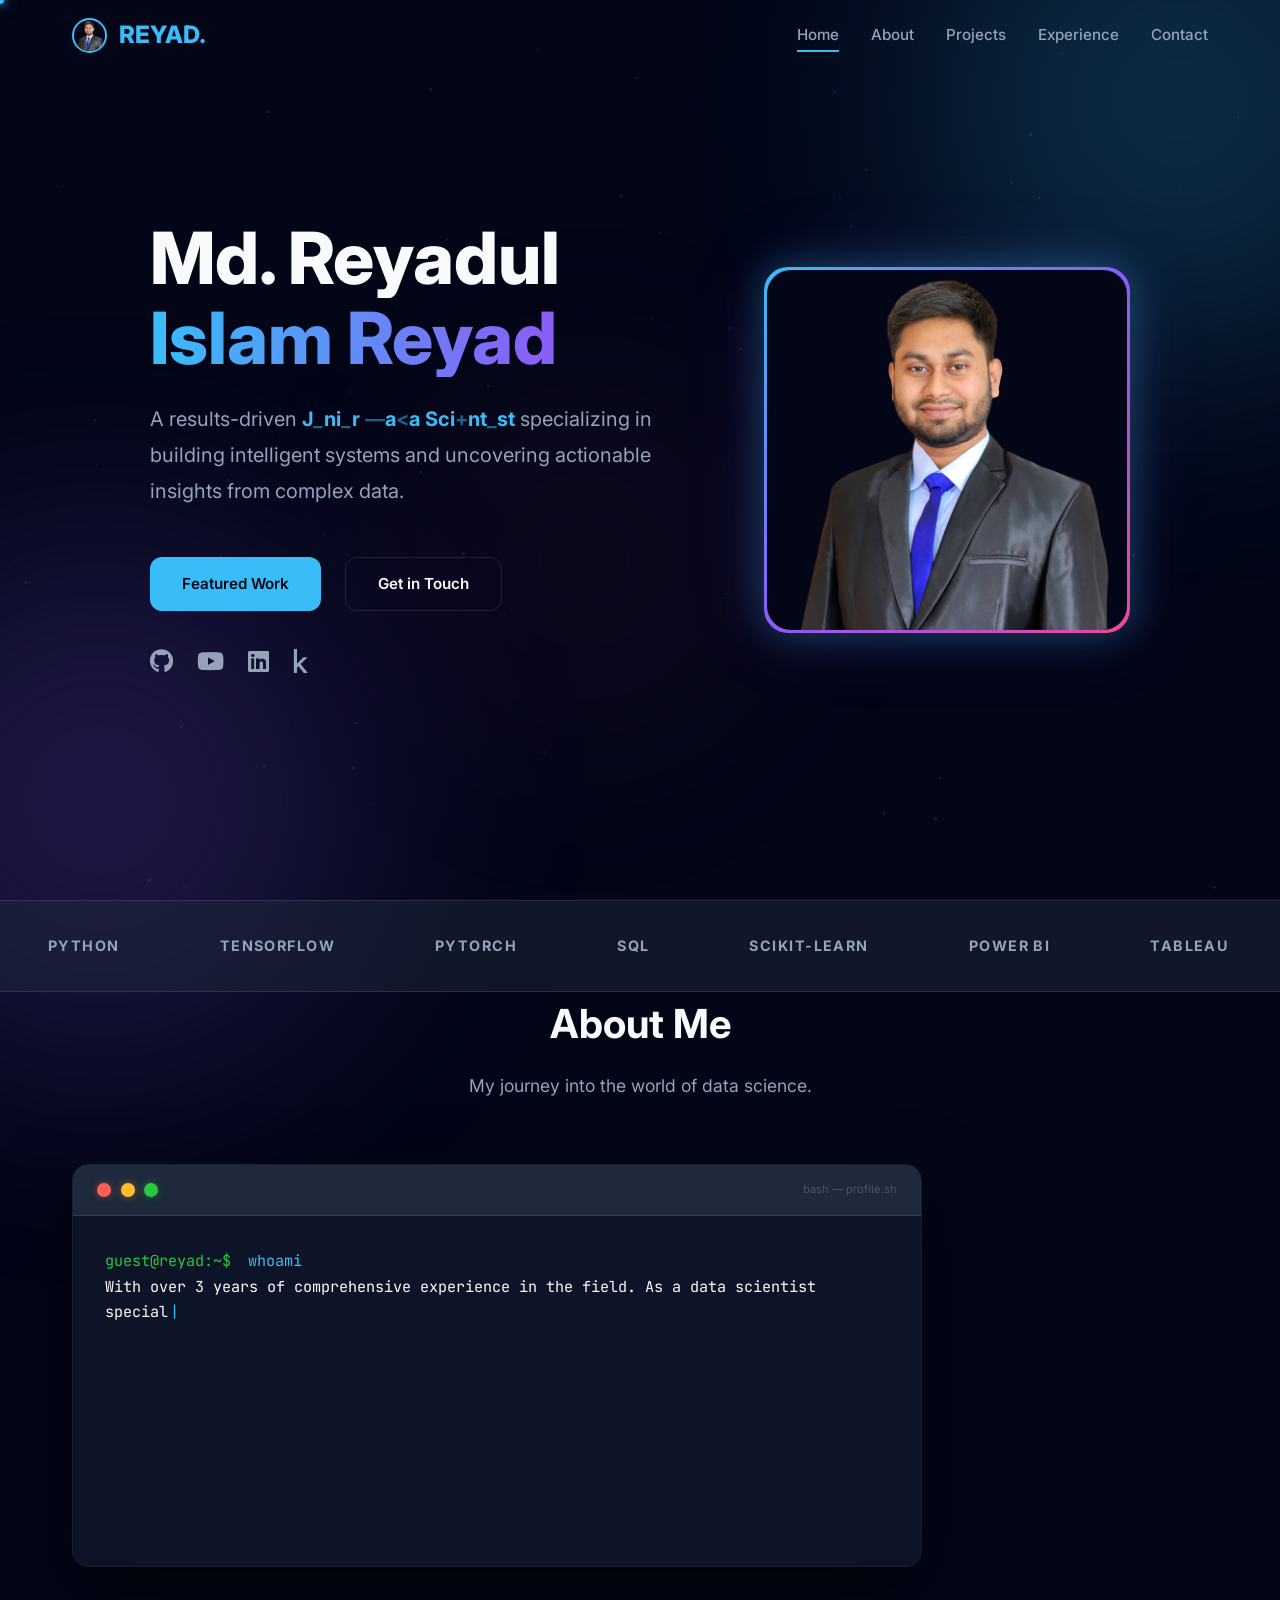
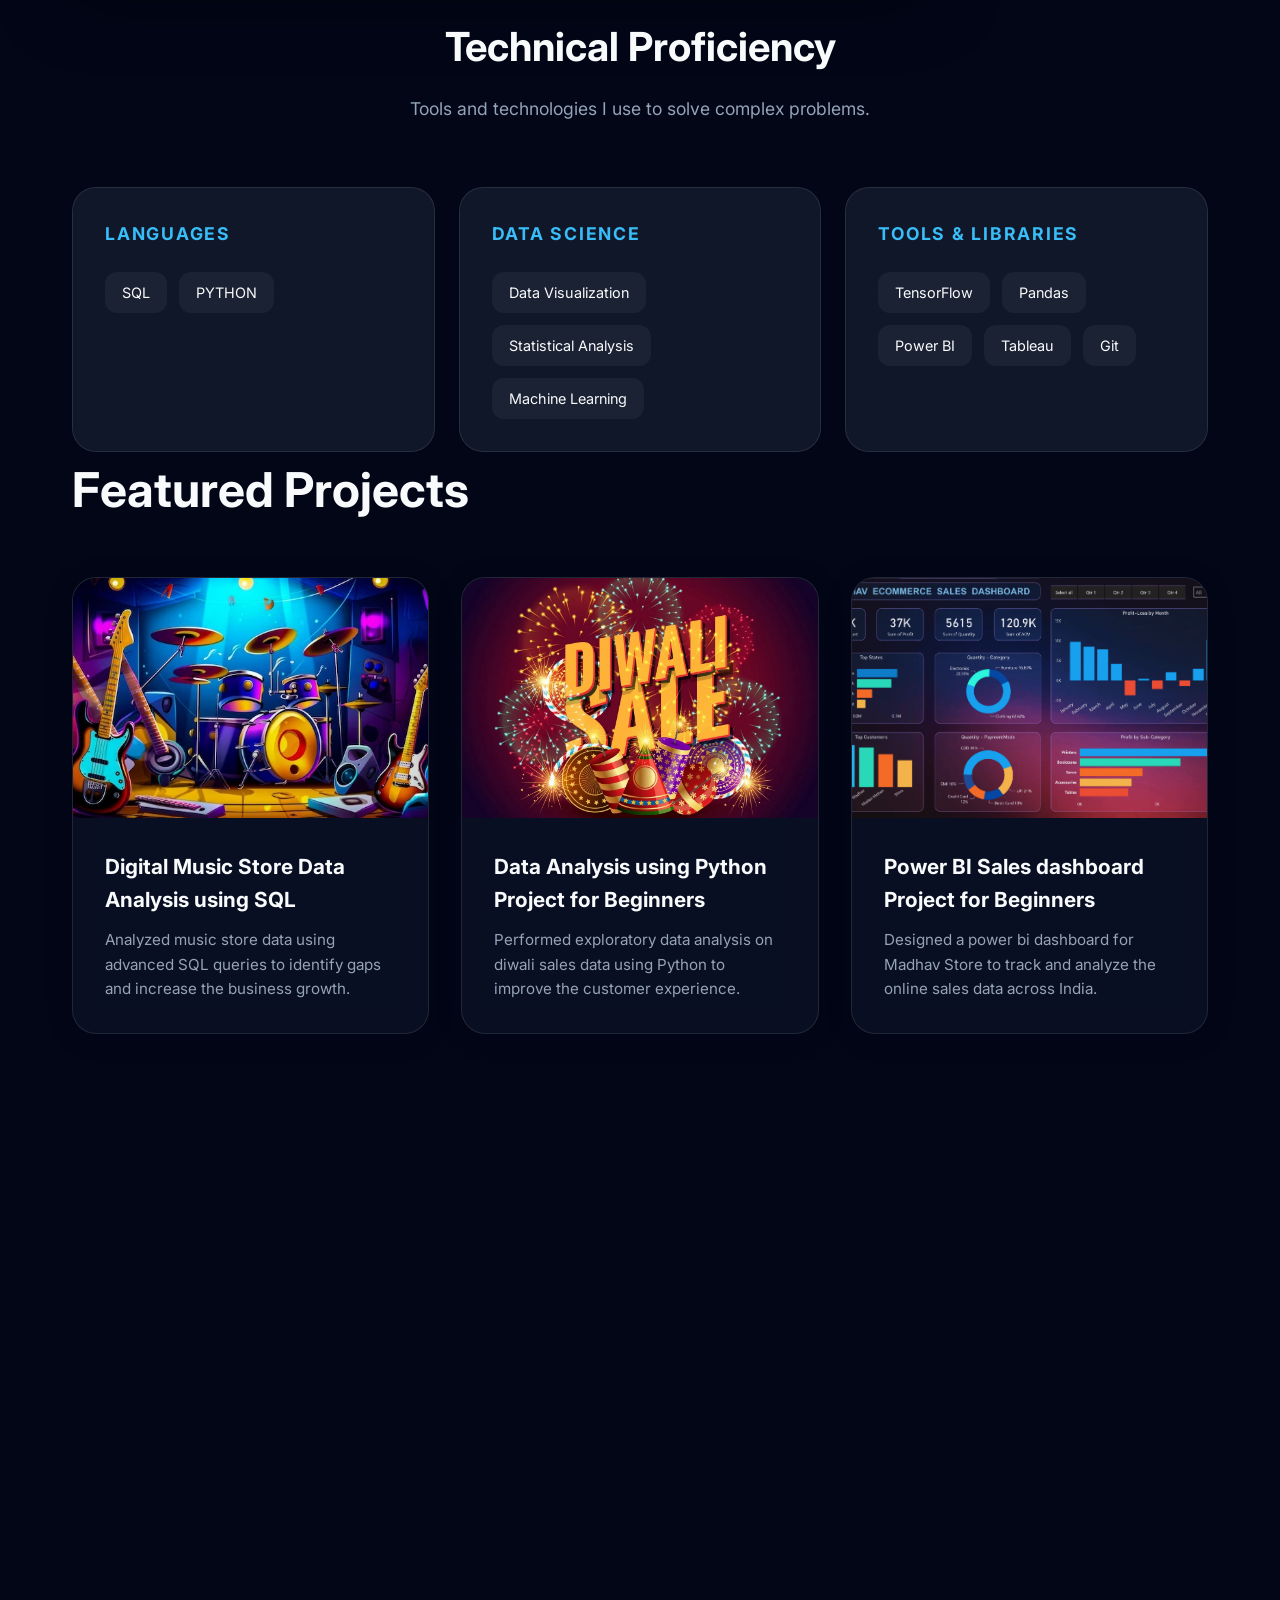
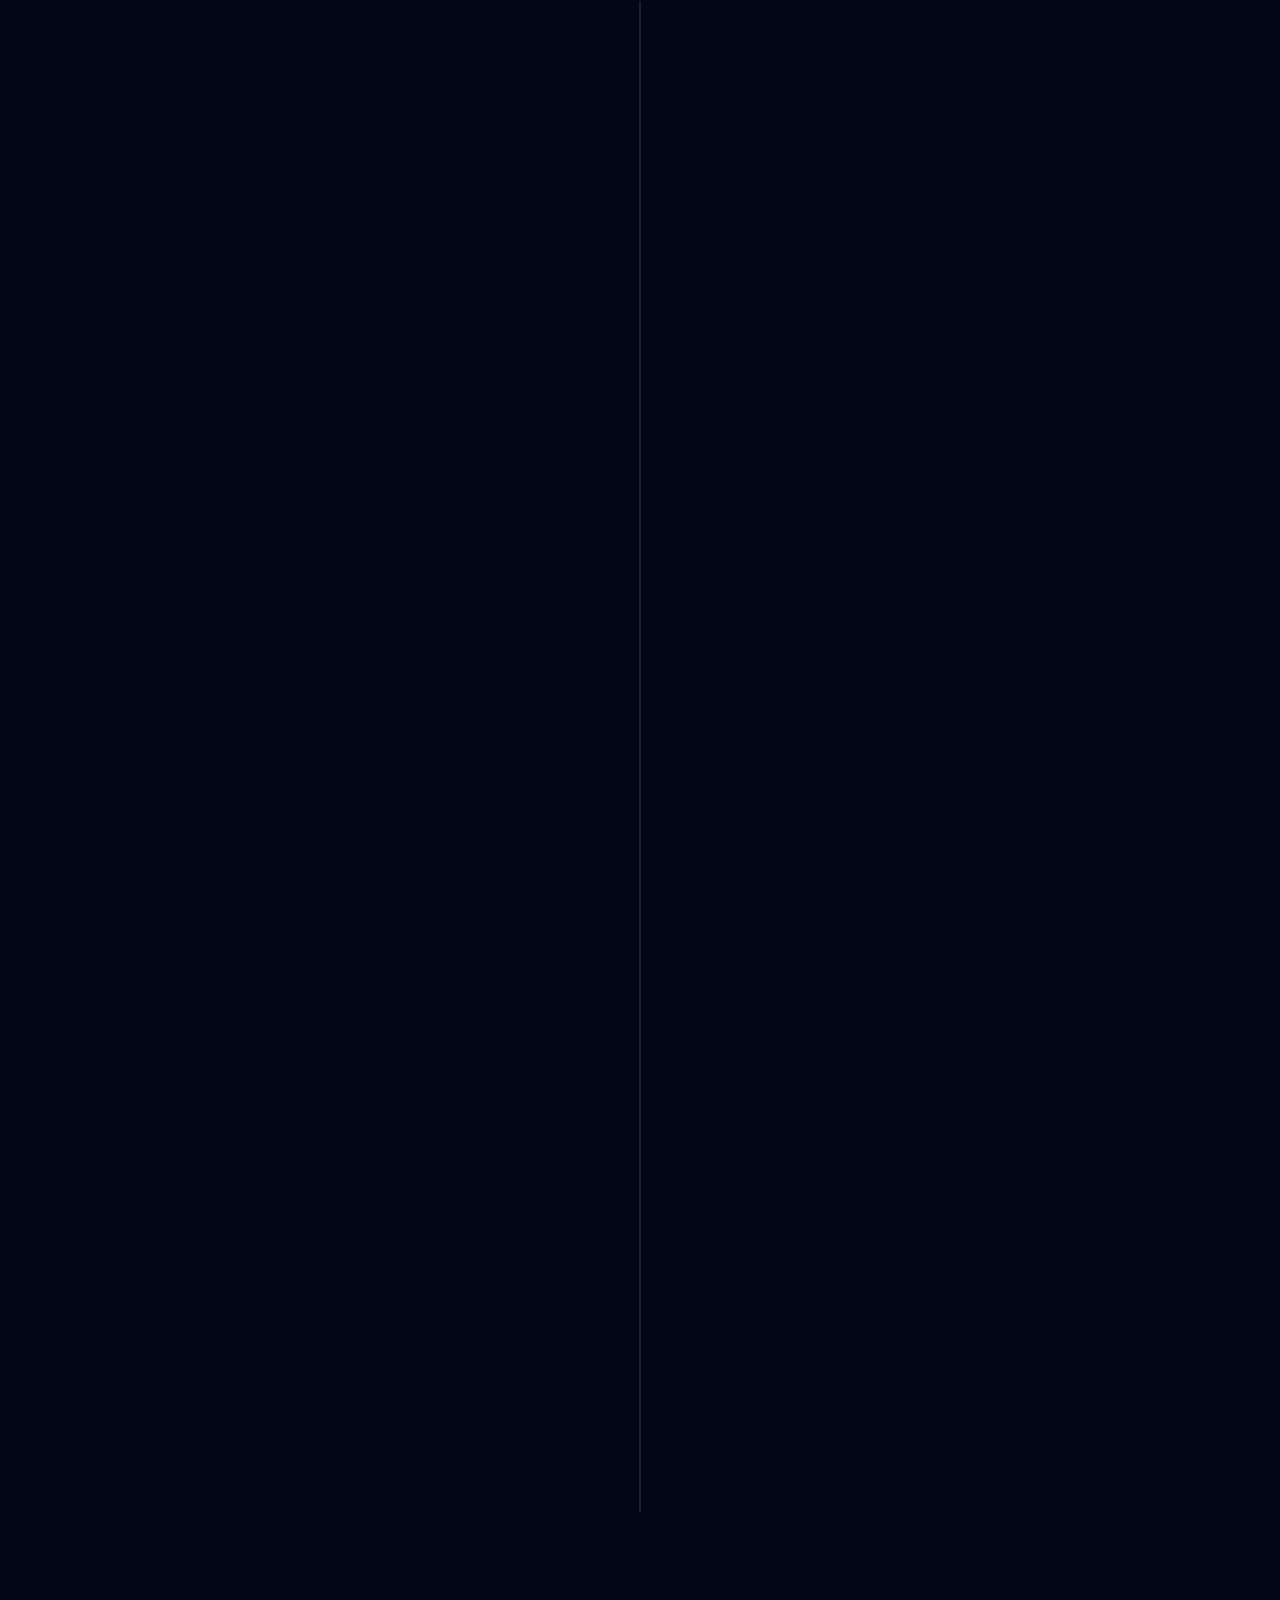
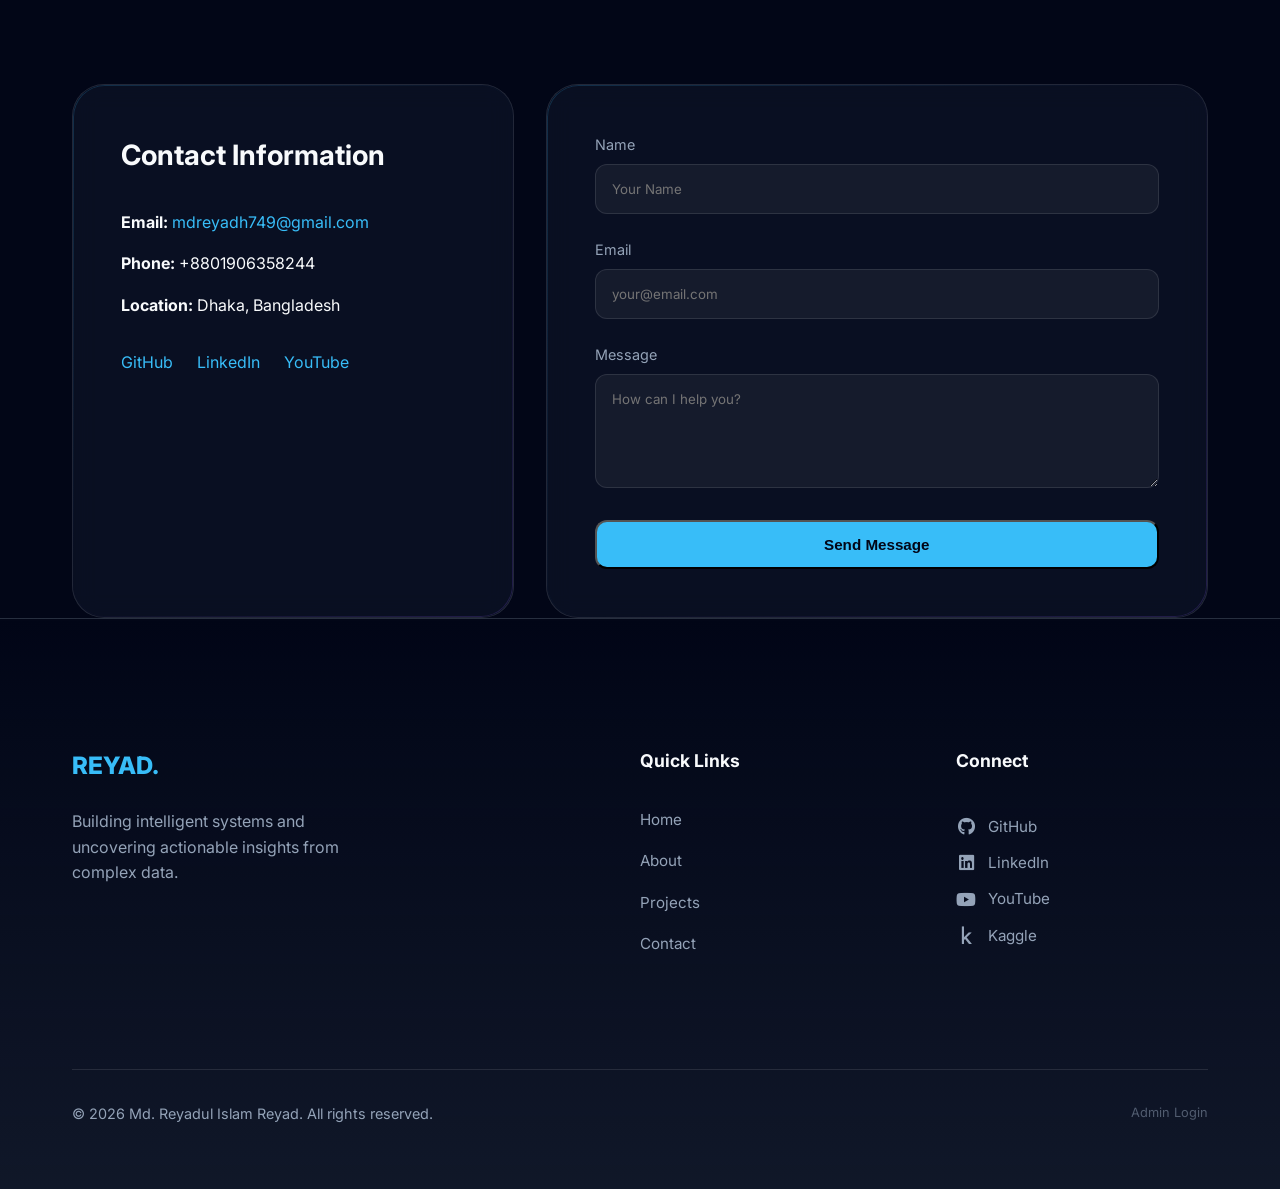
==== commit fd2e1989: "refactor: replace static HTML content with JSON data source and add administrative management tools" ====
--- a/index.html
+++ b/index.html
@@ -1,631 +1,271 @@
 <!DOCTYPE html>
 <html lang="en">
-  <head>
-    <title>Md.Reyad</title>
-    <meta charset="utf-8">
-    <meta name="viewport" content="width=device-width, initial-scale=1, shrink-to-fit=no">
-    
-    <link href="https://fonts.googleapis.com/css?family=Poppins:100,200,300,400,500,600,700,800,900" rel="stylesheet">
-
-    <link rel="stylesheet" href="css/open-iconic-bootstrap.min.css">
-    <link rel="stylesheet" href="css/animate.css">
-    
-    <link rel="stylesheet" href="css/owl.carousel.min.css">
-    <link rel="stylesheet" href="css/owl.theme.default.min.css">
-    <link rel="stylesheet" href="css/magnific-popup.css">
-
-    <link rel="stylesheet" href="css/aos.css">
-
-    <link rel="stylesheet" href="css/ionicons.min.css">
-    
-    <link rel="stylesheet" href="css/flaticon.css">
-    <link rel="stylesheet" href="css/icomoon.css">
+<head>
+    <meta charset="UTF-8">
+    <meta name="viewport" content="width=device-width, initial-scale=1.0">
+    <title>Md. Reyadul Islam Reyad | Data Scientist</title>
+    
+    <!-- Favicon / Browser Icon -->
+    <link rel="icon" type="image/png" href="images/profile.png">
+    <link rel="apple-touch-icon" href="images/profile.png">
+    <link rel="shortcut icon" href="images/profile.png">
+    
+    <!-- SEO & Open Graph -->
+    <meta name="description" content="Portfolio of Md. Reyadul Islam Reyad, a Junior Data Scientist specializing in Machine Learning and Data Analytics.">
+    <meta property="og:title" content="Md. Reyadul Islam Reyad | Data Scientist">
+    <meta property="og:description" content="A results-driven Junior Data Scientist specializing in ML and Data Analytics.">
+    <meta property="og:image" content="images/profile.png">
+    <meta property="og:type" content="website">
+    
+    <!-- Fonts -->
+    <link rel="preconnect" href="https://fonts.googleapis.com">
+    <link rel="preconnect" href="https://fonts.gstatic.com" crossorigin>
+    <link href="https://fonts.googleapis.com/css2?family=Inter:wght@400;600;700;800&family=JetBrains+Mono&display=swap" rel="stylesheet">
+    
+    <!-- CSS -->
     <link rel="stylesheet" href="css/style.css">
-
-
-
-<style>
-
-/*======================================
-//--//-->   ABOUT
-======================================*/
-
-.about-mf .box-shadow-full {
-  padding-top: 4rem;
-  padding-bottom: 4rem;
-}
-
-.about-mf .about-img {
-  margin-bottom: 2rem;
-}
-
-.about-mf .about-img img {
-  margin-left: 10px;
-}
-
-
-.skill-mf .progress {
-  /* background-color: #cde1f8; */
-  margin: .5rem 0 1.2rem 0;
-  border-radius: 0;
-  height: .7rem;
-}
-
-.skill-mf .progress .progress-bar {
-  height: .7rem;
-  background-color: #ffbd39;
-}
-
-
-/* Animation styles */
-#typing-animation {
-  position: relative;
-  font-size: 30px;
-  font-weight: bold;
-  color: rgb(255, 255, 255);
-  overflow: hidden;
-  white-space: nowrap;
-  animation: typing 3s steps(20, end) infinite;
-}
-
-#typing-animation:before {
-  content: "";
-  /* position: absolute; */
-  top: 0;
-  left: 0;
-  width: 0;
-  height: 100%;
-  background-color: #ccc;
-  animation: typing-cursor 0.5s ease-in-out infinite;
-}
-
-@keyframes typing {
-  from {
-    width: 0;
-  }
-  to {
-    width: 100%;
-  }
-}
-
-@keyframes typing-cursor {
-  from {
-    width: 5px;
-  }
-  to {
-    width: 0;
-  }
-}
-
-
-/* project image zoom effect */
-
-.zoom-effect {
-  overflow: hidden;
-  transition: transform 0.5s ease-out;
-}
-
-.zoom-effect:hover {
-  transform: scale(1.1);
-}
-
-
-</style>
-
-
-  </head>
-  <body data-spy="scroll" data-target=".site-navbar-target" data-offset="300">
-	  
-	  
-    <nav class="navbar navbar-expand-lg navbar-dark ftco_navbar ftco-navbar-light site-navbar-target" id="ftco-navbar">
-	    <div class="container">
-	      <a class="navbar-brand" href="index.html">Md. Reyadul Islam Reyad</a>
-	      <button class="navbar-toggler js-fh5co-nav-toggle fh5co-nav-toggle" type="button" data-toggle="collapse" data-target="#ftco-nav" aria-controls="ftco-nav" aria-expanded="false" aria-label="Toggle navigation">
-	        <span class="oi oi-menu"></span> Menu
-	      </button>
-
-	      <div class="collapse navbar-collapse" id="ftco-nav">
-	        <ul class="navbar-nav nav ml-auto">
-	          <li class="nav-item"><a href="#home-section" class="nav-link"><span>Home</span></a></li>
-	          <li class="nav-item"><a href="#about-section" class="nav-link"><span>About</span></a></li>
-	          <li class="nav-item"><a href="#resume-section" class="nav-link"><span>Resume</span></a></li>
-	          <li class="nav-item"><a href="#project-section" class="nav-link"><span>Projects</span></a></li>
-	          <li class="nav-item"><a href="#contact-section" class="nav-link"><span>Contact</span></a></li>
-	        </ul>
-	      </div>
-	    </div>
-	  </nav>
-	  <section id="home-section" class="hero">
-		  <div class="home-slider  owl-carousel">
-	       <div class="slider-item ">
-	      	<div class="overlay"></div>
-	         <div class="container">
-	          <div class="row d-md-flex no-gutters slider-text align-items-end justify-content-end" data-scrollax-parent="true">
-	          	<div class="one-third js-fullheight order-md-last img" style="background:url(images/riyadh.png);">
-	          	 <div class="overlay"></div>
-	          	</div>
-		          <div class="one-forth d-flex  align-items-center ftco-animate" data-scrollax=" properties: { translateY: '70%' }">
-		          	<div class="text">
-		          		<span class="subheading">Hello!</span>
-			            <h1 class="mb-4 mt-3">I'm <span>Md. Reyadul Islam Reyad</span></h1>
-
-						<!-- Element to contain animated typing -->
-						<span id="typing-animation"></span>
-
-						<script>
-
-						// Initialize the typing animation
-						const typingAnimationElement = document.getElementById('typing-animation');
-
-						// Create an array of typing text
-						const typingTexts = [
-						'Engineer  ',
-						'YouTuber  ',
-						'Teacher   ',
-						];
-
-						// Create a function to display the typing animation for a given text
-						function playTypingAnimation(text) {
-						// Loop through each character and add it to the element
-						for (let i = 0; i < text.length; i++) {
-							setTimeout(() => {
-							typingAnimationElement.textContent += text[i];
-							}, i * 200); // Increase the delay to slow down the typing animation
-						}
-
-						// Once the animation is complete, reset the text and start over
-						setTimeout(() => {
-							typingAnimationElement.textContent = '';
-							playTypingAnimation(typingTexts[(typingTexts.indexOf(text) + 1) % typingTexts.length]);
-						}, text.length * 200);
-						}
-
-						// Start the typing animation loop
-						playTypingAnimation(typingTexts[0]);
-
-						</script>
-
-						<br>
-						<br>
-			            <h2>A Junior  Data Scientist</h2>
-						<!-- <h2 class="d-flex" style="margin-bottom: 0">With over 5 years of experience</h2> -->
-						<!-- <br> -->
-			            <p><a href="https://www.youtube.com/channel/UCYAXQPuj-MxA-AFno6o-tQQ" class="btn btn-primary py-3 px-4">YouTube</a> 
-							<a href="https://github.com/reyad74" class="btn btn-white btn-outline-white py-3 px-4">My works</a></p>
-		            </div>
-		          </div>
-	        	</div>
-	        </div>
-	      </div>
-		</div>
-    </section>
-
-
-
-    <section class="ftco-about img ftco-section ftco-no-pb" id="about-section">
-    	<div class="container">
-			<div class="row">
-				<div class="row d-flex align-items-stretch">
-				<!-- <div class="row d-flex"> -->
-					<div class="col-md-6 col-lg-5 d-flex">
-						<div class="img-about img d-flex align-items-stretch">
-							<div class="overlay">
-								<div class="row">
-									<div class="col-sm-6 col-md-5">
-									  <div class="about-img">
-										<img src="images/profile.png" class="img-fluid rounded b-shadow-a" alt="">
-									  </div>
-									</div>
-									<!-- Details next to profile image -->
-									<div class="col-sm-6 col-md-7">
-									  <div class="about-info">
-										<p><span class="title-s">Name: </span> <span>Md. Reyadul Islam Reyad</span></p>
-										<p><span class="title-s">Job Role: </span> <span>Junior  Data Scientist</span></p>
-										<p><span class="title-s">Experience: </span> <span>3Years 3 Months</span></p>
-										<p><span class="title-s">Address: </span> <span>Dhaka, Bangladesh</span></p>
-									  </div>
-									</div>
-								  </div>
-
-								<div class="skill-mf">
-									<p class="title-s">Skills</p>
-									<span>SQL</span> <span class="pull-right">95%</span>
-									<div class="progress">
-										<div class="progress-bar" role="progressbar" style="width: 95%;" aria-valuenow="95" aria-valuemin="0"
-											aria-valuemax="100"></div>
-									</div>
-									
-									<span>PYTHON</span> <span class="pull-right">85%</span>
-									<div class="progress">
-										<div class="progress-bar" role="progressbar" style="width: 85%" aria-valuenow="85" aria-valuemin="0"
-											aria-valuemax="100"></div>
-									</div>
-									
-									<span>Data Visualization</span> <span class="pull-right">90%</span>
-									<div class="progress">
-										<div class="progress-bar" role="progressbar" style="width: 90%" aria-valuenow="90" aria-valuemin="0"
-											aria-valuemax="100"></div>
-									</div>
-									
-									<span>Statistical Analysis</span> <span class="pull-right">85%</span>
-									<div class="progress">
-										<div class="progress-bar" role="progressbar" style="width: 85%" aria-valuenow="85" aria-valuemin="0"
-											aria-valuemax="100"></div>
-									</div>
-									
-									<span>Machine Learning</span> <span class="pull-right">80%</span>
-									<div class="progress">
-										<div class="progress-bar" role="progressbar" style="width: 80%" aria-valuenow="80" aria-valuemin="0"
-											aria-valuemax="100"></div>
-									</div>
-								</div>
-							</div>
-						</div>
-					</div>
-					
-					<div class="col-md-6 col-lg-7 pl-lg-5 pb-5">
-						<div class="row justify-content-start pb-3">
-							<div class="col-md-12 heading-section ftco-animate">
-								
-								<h1 class="big">About</h1>
-								<h2 class="mb-4">About Me</h2>
-								
-								<p>With over 3 years of comprehensive experience in the field. As a data scientist specializing in machine learning, I am passionate about using data-driven techniques to solve complex business problems. I have a strong background in statistics, mathematics, and computer science, enabling me to work with structured and unstructured data sets. My experience includes designing and implementing machine learning models to solve a variety of problems, such as image recognition, natural language processing, and predictive analytics. I am skilled in a variety of machine learning techniques, including supervised and unsupervised learning, deep learning, and reinforcement learning. I have also developed expertise in feature engineering, model selection, and hyperparameter tuning. My programming skills are focused on Python, and I have worked extensively with libraries such as sci-kit-learn, TensorFlow, and Keras. I am comfortable working with both small and large data sets and have experience working with big data technologies such as Hadoop and Spark. One of my strengths as a data scientist is my ability to work collaboratively with stakeholders from different departments and levels of technical expertise. I have experience working with business leaders, software engineers, and data analysts to understand their needs and develop solutions that meet their requirements. I can explain complex technical concepts clearly and understandably, allowing me to effectively communicate with technical and non-technical audiences. Overall, my goal as a data scientist with a focus on machine learning is to help organizations unlock the value of their data by using advanced techniques to uncover insights and drive decision-making. I am passionate about staying up-to-date with the latest developments in the field and am constantly learning and expanding my knowledge.</p>
-								<ul class="about-info mt-4 px-md-0 px-2">
-									<li class="d-flex"><span>Profile:</span> <span>Data Science &amp; Analytics</span></li>
-									<li class="d-flex"><span>Domain:</span> <span>Retail, Ecommerce, BFSI &amp; Digital Marketing</span></li>
-									<li class="d-flex"><span>Education:</span> <span>Bachelor of Engineering</span></li>
-									<li class="d-flex"><span>Language:</span> <span>English,Bangla, Hindi</span></li>
-									<li class="d-flex"><span>BI Tools:</span> <span>Microsoft Power BI, Looker &amp; Tableau</span></li>
-									<li class="d-flex"><span>Other Skills:</span> <span>Cloud, PySpark, Excel, Git, JIRA, Google Analytics &amp; SEO</span></li>
-									<li class="d-flex"><span>Interest:</span> <span>Traveling, Travel Photography, Teaching</span></li>
-									
-								</ul>
-							</div>
-						</div>
-
-
-						<div class="counter-wrap ftco-animate d-flex mt-md-3">
-							<div class="text">
-								<p class="mb-4">
-									<span class="number" data-number="30">0</span> <span>+</span>
-									<span>&nbsp; Projects completed</span>
-								</p>
-								<p><a href="https://www.linkedin.com/in/md-riyadh-69451e218/" class="btn btn-primary py-3 px-3">LinkedIn</a></p>
-							</div>
-						</div>
-					</div>
-				</div>
-			</div>
-		</div>
-    </section>
-
-
-
-	
-    <section class="ftco-section ftco-no-pb" id="resume-section">
-    	<div class="container">
-    		<div class="row justify-content-center pb-5">
-          <div class="col-md-10 heading-section text-center ftco-animate">
-          	<h1 class="big big-2">Resume</h1>
-            <h2 class="mb-4">Resume</h2>
-            <p>Seasoned Junior Data Analyst with 3+ years of experience driving business strategies through data-driven insights. Proven expertise in data science, statistical analysis, machine learning algorithms and project management.</p>
-          </div>
+    
+    <!-- Netlify Identity -->
+    <link rel="stylesheet" href="https://cdnjs.cloudflare.com/ajax/libs/font-awesome/6.5.1/css/all.min.css">
+    <script src="https://identity.netlify.com/v1/netlify-identity-widget.js"></script>
+</head>
+<body>
+    <!-- Page Transition Overlay -->
+    <div id="loader" class="loader-overlay">
+        <div class="loader-content">
+            <span class="loader-text">REYAD.</span>
+            <div class="loader-bar"></div>
         </div>
-
-		<div class="row">
-			<h1 class="big-4">Experience</h1>
-			<div class="underline"></div>
-		</div>
-		<br>
-		
-		<div class="row">
-				<div class="col-md-6">
-					<div class="resume-wrap ftco-animate">
-						<span class="date">2022-Present</span>
-						<h2>Junior Data Analyst</h2>
-						<span class="position">Merkle</span>
-						<p class="mt-4">Merkle, a leading CXM and media company with over 10K+ professionals globally. It's a part of Dentsu International. 
-							<ul>
-								<li>Analysed ad campaigns, clickstream, and customer surveys data, identified an increasing demand and launched a strategic product line.</li>
-								<li>Developed time series forecasting models to predict sales and optimize marketing budgets, got model performance of 92%.</li>
-								<li>Designed and executed A/B tests, performed rigorous statistical analysis. Led to 20% MoM increase in the conversion rate.</li>
-							</ul>
-						</p>
-					</div>
-
-				</div>
-
-				<div class="col-md-6">
-					<div class="resume-wrap ftco-animate">
-						<span class="date">2021-2022</span>
-						<h2>Junior Data Analyst</h2>
-						<span class="position">iQuanti</span>
-						<p class="mt-4">iQuanti is a data-driven digital marketing analytics and solutions company, helps top 100 global brands. 
-							<ul>
-								<li>Performed in-depth market research and analysis to create online pages. Resulted in ~100% website growth and 30% increase in conversion rate YoY.</li>
-								<li>Delivered multiple training and mentorship sessions on analytical tools like SQL, MS Excel, Power BI, Tableau and Python.</li>
-								<li>Performed migration and enhancements for merchandising dashboard, involved data integration and its feature improvement.</li>
-							</ul>
-						</p>
-					</div>
-
-				</div>
-			</div>
-
-		<br>
-		<br>
-
-		<div class="row">
-			<h1 class="big-4">Education</h1>
-			<div class="underline"></div>
-		</div>
-		<br>
-		
-			<div class="row">
-    			<div class="col-md-6">
-    				<div class="resume-wrap ftco-animate">
-    					<span class="date">2021-present</span>
-    					<h2>Bachelor of Computer Science and Engineering</h2>
-    					<span class="position">Daffodil International University</span>
-    					<p class="mt-4">Grade: First class distinction.</p>
-    				</div>
-    			</div>
-
-    			<div class="col-md-6">
-    				<div class="resume-wrap ftco-animate">
-    					<span class="date">2018-2019</span>
-    					<h2>Higher Secondary School</h2>
-    					<span class="position">Sekh Amanullah Degree College</span>
-    					<p class="mt-4">Grade: First class distinction.</p>
-    				</div>
-				</div>
-    		</div>
-
-    		<div class="row justify-content-center mt-5">
-    			<div class="col-md-6 text-center ftco-animate">
-    				<p><a href="https://www.canva.com/design/DAGFUKjMKdE/3X7KLh5aA9GMcbpBw6YoWw/edit?utm_content=DAGFUKjMKdE&utm_campaign=designshare&utm_medium=link2&utm_source=sharebutton" class="btn btn-primary py-4 px-5">Download Resume</a></p>
-    			</div>
-    		</div>
-    	</div>
-    </section>
-
-   
-
-    <section class="ftco-section" id="project-section">
-      <div class="container">
-        <div class="row justify-content-center mb-5 pb-5">
-          <div class="col-md-7 heading-section text-center ftco-animate">
-            <h1 class="big big-2">Projects</h1>
-            <h2 class="mb-4">Projects</h2>
-            <p>Below are the sample Data Analytics projects on SQL, Python, Power BI & ML.</p>
-          </div>
+    </div>
+
+    <!-- Scroll Progress -->
+    <div class="scroll-progress-container">
+        <div class="scroll-progress-bar" id="scroll-bar"></div>
+    </div>
+
+    <!-- Background Canvas -->
+    <canvas id="bg-canvas"></canvas>
+    
+    <!-- Background Blobs -->
+    <div class="blob blob-1"></div>
+    <div class="blob blob-2"></div>
+    <div class="blob blob-3"></div>
+    
+    <!-- Premium Magnetic Cursor -->
+    <div class="cursor-dot" id="cursor-dot"></div>
+    <div class="cursor-ring" id="cursor-ring"></div>
+
+    <nav id="navbar">
+        <div class="container nav-content">
+            <a href="#" class="logo">
+                <img src="images/profile.png" alt="Logo" class="logo-img">
+                <span>REYAD.</span>
+            </a>
+            <div class="menu-toggle" id="mobile-menu">
+                <span></span>
+                <span></span>
+                <span></span>
+            </div>
+            <ul class="nav-links">
+                <li><a href="#home">Home</a></li>
+                <li><a href="#about">About</a></li>
+                <li><a href="#projects">Projects</a></li>
+                <li><a href="#experience">Experience</a></li>
+                <li><a href="#contact">Contact</a></li>
+            </ul>
         </div>
-        <div class="row d-flex">
-          <div class="col-md-4 d-flex ftco-animate">
-          	<div class="blog-entry justify-content-end">
-              <a href="https://github.com/reyad74/music_store_" class="block-20 zoom-effect" style="background-image: url('images/proj_1.jpg');">
-              </a>
-              <div class="text mt-3 float-right d-block">
-
-                <h3 class="heading"><a href="https://github.com/reyad74/music_store_">Digital Music Store Data Analysis using SQL</a></h3>
-                <p>Analyzed music store data using advanced SQL queires to identify gaps and increase the business growth.</p>
-              </div>
-            </div>
-          </div>
-          <div class="col-md-4 d-flex ftco-animate">
-          	<div class="blog-entry justify-content-end">
-              <a href="https://github.com/reyad74/python-_seales_analysis" class="block-20 zoom-effect" style="background-image: url('images/proj_2.jpg');">
-              </a>
-              <div class="text mt-3 float-right d-block">
-
-                <h3 class="heading"><a href="https://github.com/reyad74/python-_seales_analysis">Data Analysis using Python Project for Beginners</a></h3>
-                <p>Performed exploratory data analysis on diwali sales data using Python to improve the customer experience.</p>
-              </div>
-            </div>
-          </div>
-          <div class="col-md-4 d-flex ftco-animate">
-          	<div class="blog-entry">
-              <a href="https://github.com/rishabhnmishra/Madhav_Store_Analysis_PowerBI/blob/main/Madhav%20Store%20dashboard.jpg" class="block-20 zoom-effect" style="background-image: url('images/proj_3.jpg');">
-              </a>
-              <div class="text mt-3 float-right d-block">
-
-                <h3 class="heading"><a href="https://github.com/rishabhnmishra/Madhav_Store_Analysis_PowerBI/blob/main/Madhav%20Store%20dashboard.jpg">Power BI Sales dashboard Project for Beginners</a></h3>
-                <p>Designed a power bi dashboard for Madhav Store to track and analyze the online sales data acorss India.</p>
-              </div>
-            </div>
-          </div>
+    </nav>
+
+    <main>
+        <!-- Hero Section -->
+        <section id="home" class="hero">
+            <div class="container">
+                <div class="hero-grid">
+                    <div class="hero-content">
+                        <h1 class="reveal name-reveal">Md. Reyadul <br><span>Islam Reyad</span></h1>
+                        <p class="reveal">A results-driven <strong>Junior Data Scientist</strong> specializing in building intelligent systems and uncovering actionable insights from complex data.</p>
+                        <div class="hero-btns reveal">
+                            <a href="#projects" class="btn btn-primary">Featured Work</a>
+                            <a href="#contact" class="btn btn-secondary">Get in Touch</a>
+                        </div>
+                        <div class="hero-socials reveal">
+                            <a href="https://github.com/reyad74" target="_blank" title="GitHub"><i class="fab fa-github"></i></a>
+                            <a href="https://www.youtube.com/channel/UCYAXQPuj-MxA-AFno6o-tQQ" target="_blank" title="YouTube"><i class="fab fa-youtube"></i></a>
+                            <a href="https://www.linkedin.com/in/md-riyadh-69451e218/" target="_blank" title="LinkedIn"><i class="fab fa-linkedin"></i></a>
+                            <a href="https://www.kaggle.com/mdriyadh" target="_blank" title="Kaggle"><i class="fab fa-kaggle"></i></a>
+                        </div>
+                    </div>
+                    <div class="hero-image reveal">
+                        <div class="image-wrapper">
+                            <div class="image-wrapper-inner">
+                                <img src="images/profile.png" alt="Md. Reyadul Islam Reyad">
+                            </div>
+                        </div>
+                    </div>
+                </div>
+            </div>
+        </section>
+
+        <!-- Tech Stack Marquee -->
+        <section class="tech-marquee reveal">
+            <div class="marquee-content">
+                <span>PYTHON</span>
+                <span>TENSORFLOW</span>
+                <span>PYTORCH</span>
+                <span>SQL</span>
+                <span>SCIKIT-LEARN</span>
+                <span>POWER BI</span>
+                <span>TABLEAU</span>
+                <span>PANDAS</span>
+                <span>NUMPY</span>
+                <!-- Duplicate for seamless loop -->
+                <span>PYTHON</span>
+                <span>TENSORFLOW</span>
+                <span>PYTORCH</span>
+                <span>SQL</span>
+                <span>SCIKIT-LEARN</span>
+            </div>
+        </section>
+
+        <!-- Terminal Section (About) -->
+        <section id="about">
+            <div class="container">
+                <div class="section-header reveal">
+                    <h2>About Me</h2>
+                    <p>My journey into the world of data science.</p>
+                </div>
+                <div class="terminal reveal">
+                    <div class="terminal-header">
+                        <div class="dot red"></div>
+                        <div class="dot yellow"></div>
+                        <div class="dot green"></div>
+                        <span style="margin-left: auto; font-size: 0.7rem; color: #4b5563;">bash — profile.sh</span>
+                    </div>
+                    <div class="terminal-body" id="terminal-content">
+                        <div class="prompt-line">
+                            <span class="prompt">guest@reyad:~$</span>
+                            <span class="command">whoami</span>
+                        </div>
+                        <div class="response typing-cursor" id="whoami-response"></div>
+                    </div>
+                </div>
+            </div>
+        </section>
+
+        <!-- Technical Skills Section -->
+        <section id="skills" class="skills-section reveal">
+            <div class="container">
+                <div class="section-header">
+                    <h2>Technical Proficiency</h2>
+                    <p>Tools and technologies I use to solve complex problems.</p>
+                </div>
+                <div class="skills-bento" id="skills-container">
+                    <!-- Categories injected by main.js -->
+                </div>
+            </div>
+        </section>
+
+        <!-- Projects Section -->
+        <section id="projects">
+            <div class="container">
+                <h2 class="reveal">Featured Projects</h2>
+                <div class="grid" id="projects-grid">
+                    <!-- Cards injected by main.js -->
+                </div>
+            </div>
+        </section>
+
+        <!-- Experience & Education -->
+        <section id="experience">
+            <div class="container">
+                <h2 class="reveal">Experience & Education</h2>
+                <div class="timeline" id="experience-timeline">
+                    <!-- Items injected by main.js -->
+                </div>
+            </div>
+        </section>
+
+        <!-- Contact Section -->
+        <section id="contact">
+            <div class="container">
+                <div class="section-header reveal">
+                    <h2>Let's Connect</h2>
+                    <p>Have a question or want to work together?</p>
+                </div>
+                <div class="contact-grid reveal">
+                    <div class="contact-info-card glass">
+                        <h3>Contact Information</h3>
+                        <div id="contact-details"></div>
+                    </div>
+                    <div class="contact-form-card glass">
+                        <form id="portfolio-contact-form">
+                            <div class="form-group">
+                                <label>Name</label>
+                                <input type="text" placeholder="Your Name" required>
+                            </div>
+                            <div class="form-group">
+                                <label>Email</label>
+                                <input type="email" placeholder="your@email.com" required>
+                            </div>
+                            <div class="form-group">
+                                <label>Message</label>
+                                <textarea placeholder="How can I help you?" rows="5" required></textarea>
+                            </div>
+                            <button type="submit" class="btn btn-primary w-full">Send Message</button>
+                        </form>
+                    </div>
+                </div>
+            </div>
+        </section>
+    </main>
+
+    <footer class="footer">
+        <div class="container">
+            <div class="footer-grid">
+                <div class="footer-info">
+                    <h2 class="logo">REYAD.</h2>
+                    <p>Building intelligent systems and uncovering actionable insights from complex data.</p>
+                </div>
+                <div class="footer-links">
+                    <h3>Quick Links</h3>
+                    <ul>
+                        <li><a href="#home">Home</a></li>
+                        <li><a href="#about">About</a></li>
+                        <li><a href="#projects">Projects</a></li>
+                        <li><a href="#contact">Contact</a></li>
+                    </ul>
+                </div>
+                <div class="footer-social" id="footer-socials">
+                    <!-- Dynamic -->
+                </div>
+            </div>
+            <div class="footer-bottom">
+                <p>&copy; <span id="year"></span> Md. Reyadul Islam Reyad. All rights reserved.</p>
+                <a href="admin/index.html" class="admin-link">Admin Login</a>
+            </div>
         </div>
-	<br>
-		<!-- added justify-content-center to center align the last two projects -->
-		<div class="row d-flex justify-content-center">  
-			<div class="col-md-4 d-flex ftco-animate">
-				<div class="blog-entry justify-content-end">
-				<a href="https://github.com/rishabhnmishra/sales_forecasting/tree/main" class="block-20 zoom-effect" style="background-image: url('images/proj_4.jpg');">
-				</a>
-				<div class="text mt-3 float-right d-block">
-  
-				  <h3 class="heading"><a href="https://github.com/rishabhnmishra/sales_forecasting/tree/main">Sales Forecast- Time Series Forecasting</a></h3>
-				  <p>Used multiple machine learning models to forecast sales (retail store) and performed time series analysis.</p>
-				</div>
-			  </div>
-			</div>
-			<div class="col-md-4 d-flex ftco-animate">
-				<div class="blog-entry justify-content-end">
-				<a href="https://github.com/rishabhnmishra/customer_segmentation/blob/main/Customer_Segmentation-final.ipynb" class="block-20 zoom-effect" style="background-image: url('images/proj_5.jpg');">
-				</a>
-				<div class="text mt-3 float-right d-block">
-  
-				  <h3 class="heading"><a href="https://github.com/rishabhnmishra/customer_segmentation/blob/main/Customer_Segmentation-final.ipynb">Customer Segmentation using clustering model</a></h3>
-				  <p>Developed a ML model to give various recommendations of financial products &amp; services on target customer groups.</p>
-				</div>
-			  </div>
-			</div>
-		 </div>
-	  </div>
-    </section>
-
-	<section class="ftco-section ftco-no-pt ftco-no-pb ftco-counter img" id="section-counter">
-      <div class="container">
-		<div class="row d-md-flex align-items-center">
-          <div class="col-md d-flex justify-content-center counter-wrap ftco-animate">
-            <div class="block-18">
-              <div class="text">
-                <strong class="number" data-number="20">0</strong>
-                <span>Achievements</span>
-              </div>
-            </div>
-          </div>
-          <div class="col-md d-flex justify-content-center counter-wrap ftco-animate">
-            <div class="block-18">
-              <div class="text">
-                <strong class="number" data-number="30">0</strong>
-                <span>Projects</span>
-              </div>
-            </div>
-          </div>
-          <div class="col-md d-flex justify-content-center counter-wrap ftco-animate">
-            <div class="block-18">
-              <div class="text">
-                <strong class="number" data-number="1000">0</strong>
-                <span>Mentored Students</span>
-              </div>
-            </div>
-          </div>
-          <div class="col-md d-flex justify-content-center counter-wrap ftco-animate">
-            <div class="block-18">
-              <div class="text">
-                <strong class="number" data-number="500">0</strong>
-                <span>Cups of coffee</span>
-              </div>
-            </div>
-          </div>
-        </div>
-      </div>
-	
-	  <div class="ftco-section ftco-hireme img margin-top" style="background-image: url(images/bg_1.jpg)">
-			<!-- <div class="container"> -->
-				<div class="row justify-content-center">
-					<div class="col-md-7 ftco-animate text-center">
-						<h2>More projects on<span> Github  </span> </h2>
-						<div class="heading"> <h4> I love to solve business problems &amp; uncover hidden data stories </h4>
-						<br>
-						<p><a href="https://github.com/reyad74" class="btn btn-primary py-3 px-5">GitHub</a></p>
-						</div>
-					</div>
-				</div>
-			<!-- </div> -->
-		</div>
-	</section>
-
-
-
-    <section class="ftco-section contact-section ftco-no-pb" id="contact-section">
-      <div class="container">
-      	<div class="row justify-content-center mb-5 pb-3">
-          <div class="col-md-7 heading-section text-center ftco-animate">
-            <h1 class="big big-2">Contact</h1>
-            <h2 class="mb-4">Contact Me</h2>
-            <p>Below are the details to reach out to me!</p>
-          </div>
-        </div>
-
-        <div class="row d-flex contact-info mb-5">
-          <div class="col-md-6 col-lg-3 d-flex ftco-animate">
-          	<div class="align-self-stretch box p-4 text-center">
-          		<div class="icon d-flex align-items-center justify-content-center">
-          			<span class="icon-map-signs"></span>
-          		</div>
-          		<h3 class="mb-4">Address</h3>
-	            <p>Dhaka, Bangladesh</p>
-	          </div>
-          </div>
-          <div class="col-md-6 col-lg-3 d-flex ftco-animate">
-          	<div class="align-self-stretch box p-4 text-center">
-          		<div class="icon d-flex align-items-center justify-content-center">
-          			<span class="icon-phone2"></span>
-          		</div>
-          		<h3 class="mb-4">Contact Number</h3>
-	            <p><a href="tel://01906358244">+8801906358244</a></p>
-	          </div>
-          </div>
-          <div class="col-md-6 col-lg-3 d-flex ftco-animate">
-          	<div class="align-self-stretch box p-4 text-center">
-          		<div class="icon d-flex align-items-center justify-content-center">
-          			<span class="icon-paper-plane"></span>
-          		</div>
-          		<h3 class="mb-4">Email Address</h3>
-	            <p><a href="mdreyadh749@gmail.com">mdreyadh749@gmail.com</a></p>
-	          </div>
-          </div>
-          <div class="col-md-6 col-lg-3 d-flex ftco-animate">
-          	<div class="align-self-stretch box p-4 text-center">
-          		<div class="icon d-flex align-items-center justify-content-center">
-          			<span class="icon-globe"></span>
-          		</div>
-          		<h3 class="mb-4">Download Resume</h3>
-	            <p><a href="https://www.canva.com/design/DAGFUKjMKdE/3X7KLh5aA9GMcbpBw6YoWw/edit?utm_content=DAGFUKjMKdE&utm_campaign=designshare&utm_medium=link2&utm_source=sharebutton">resumelink</a></p>
-	          </div>
-          </div>
-
-		  <div class="container">
-			<br>
-			<br>
-			<div class="row justify-content-center">
-				<div class="col-md-7 ftco-animate text-center">
-					<h2>Have a<span> Question?  </span> <a href="https://forms.gle/yecP6zXuaEkBA2Mh8" class="btn btn-primary py-3 px-5">Click Here</a> </h2>
-				</div>
-			</div>
-				<br>
-					<ul class="ftco-footer-social list-unstyled d-flex justify-content-center align-items-center mb-0">
-					  <li class="ftco-animate normal-txt">Find me on  </li>
-					  <li class="ftco-animate"><a href="https://www.youtube.com/channel/UCYAXQPuj-MxA-AFno6o-tQQ"><span class="icon-youtube"></span></a></li>
-					  <li class="ftco-animate"><a href="https://www.linkedin.com/in/md-riyadh-69451e218/"><span class="icon-linkedin"></span></a></li>
-					  <li class="ftco-animate"><a href="https://www.kaggle.com/mdriyadh"><span class="icon-Kaggle"></span></a></li>  
-					  <li class="ftco-animate"><a href="https://twitter.com/mdriyad75602128"><span class="icon-twitter"></span></a></li>
-					  <li class="ftco-animate"><a href="  "><span class="icon-facebook"></span></a></li>
-				      <li class="ftco-animate"><a href="   "><span class="icon-instagram"></span></a></li>
-					</ul>
-				<br>
-		   </div>
-   </div>
- </section>
-
-
- 
-	
-    <footer class="ftco-footer ftco-section">
-		<div class="container">
-		  <div class="row">
-			<div class="col-md-12 text-center">
-  
-			  
-	Copyright &copy;<script>document.write(new Date().getFullYear());</script> All rights reserved Reyad  
-	
-			</div>
-		  </div>
-		</div>
-	  </footer>
-
-
-  <!-- loader -->
-  <div id="ftco-loader" class="show fullscreen"><svg class="circular" width="48px" height="48px"><circle class="path-bg" cx="24" cy="24" r="22" fill="none" stroke-width="4" stroke="#eeeeee"/><circle class="path" cx="24" cy="24" r="22" fill="none" stroke-width="4" stroke-miterlimit="10" stroke="#F96D00"/></svg></div>
-
-
-  <script src="js/jquery.min.js"></script>
-  <script src="js/jquery-migrate-3.0.1.min.js"></script>
-  <script src="js/popper.min.js"></script>
-  <script src="js/bootstrap.min.js"></script>
-  <script src="js/jquery.easing.1.3.js"></script>
-  <script src="js/jquery.waypoints.min.js"></script>
-  <script src="js/jquery.stellar.min.js"></script>
-  <script src="js/owl.carousel.min.js"></script>
-  <script src="js/jquery.magnific-popup.min.js"></script>
-  <script src="js/aos.js"></script>
-  <script src="js/jquery.animateNumber.min.js"></script>
-  <script src="js/scrollax.min.js"></script>
-  
-  <script src="js/main.js"></script>
-    
-  </body>
+    </footer>
+
+    <!-- Back to Top -->
+    <div class="back-to-top" id="back-to-top">
+        <svg class="progress-ring" width="50" height="50">
+            <circle class="progress-ring__circle" stroke="var(--accent-color)" stroke-width="3" fill="transparent" r="22" cx="25" cy="25"/>
+        </svg>
+        <i class="fas fa-chevron-up"></i>
+    </div>
+
+    <!-- JS -->
+    <script src="js/main.js"></script>
+    <script>
+      if (window.netlifyIdentity) {
+        window.netlifyIdentity.on("init", user => {
+          if (!user) {
+            window.netlifyIdentity.on("login", () => {
+              document.location.href = "/admin/";
+            });
+          }
+        });
+      }
+    </script>
+</body>
 </html>
--- a/css/style.css
+++ b/css/style.css
@@ -0,0 +1,1302 @@
+/* 
+  Premium Design System for Portfolio
+  Inspired by rsakib.com
+*/
+
+:root {
+  --bg-color: #020617;
+  --card-bg: rgba(15, 23, 42, 0.7);
+  --text-primary: #f8fafc;
+  --text-secondary: #94a3b8;
+  --accent-color: #38bdf8;
+  --accent-glow: rgba(56, 189, 248, 0.4);
+  --border-color: rgba(255, 255, 255, 0.1);
+  --surface-color: rgba(30, 41, 59, 0.5);
+  --transition: all 0.4s cubic-bezier(0.4, 0, 0.2, 1);
+}
+
+* {
+  margin: 0;
+  padding: 0;
+  box-sizing: border-box;
+}
+
+body {
+  font-family: 'Inter', system-ui, -apple-system, sans-serif;
+  background-color: var(--bg-color);
+  color: var(--text-primary);
+  line-height: 1.6;
+  overflow-x: hidden;
+  position: relative;
+}
+
+/* Page Loader */
+.loader-overlay {
+  position: fixed;
+  top: 0;
+  left: 0;
+  width: 100%;
+  height: 100%;
+  background: var(--bg-color);
+  display: flex;
+  justify-content: center;
+  align-items: center;
+  z-index: 11000;
+  transition: opacity 0.8s cubic-bezier(0.65, 0, 0.35, 1);
+}
+
+.loader-content {
+  text-align: center;
+}
+
+.loader-text {
+  font-size: 3rem;
+  font-weight: 900;
+  letter-spacing: 0.5rem;
+  color: var(--text-primary);
+  display: block;
+  margin-bottom: 1rem;
+}
+
+.loader-bar {
+  width: 200px;
+  height: 2px;
+  background: var(--border-color);
+  position: relative;
+  overflow: hidden;
+  margin: 0 auto;
+}
+
+.loader-bar::after {
+  content: '';
+  position: absolute;
+  left: -100%;
+  width: 100%;
+  height: 100%;
+  background: var(--accent-color);
+  animation: loading 2s infinite;
+}
+
+@keyframes loading {
+  0% { left: -100%; }
+  100% { left: 100%; }
+}
+
+/* Scroll Progress */
+.scroll-progress-container {
+  position: fixed;
+  top: 0;
+  left: 0;
+  width: 100%;
+  height: 3px;
+  z-index: 10001;
+  background: transparent;
+}
+
+.scroll-progress-bar {
+  height: 100%;
+  background: var(--accent-color);
+  width: 0%;
+  box-shadow: 0 0 10px var(--accent-glow);
+}
+
+/* Background Blobs */
+.blob {
+  position: fixed;
+  width: 500px;
+  height: 500px;
+  background: var(--accent-glow);
+  filter: blur(100px);
+  border-radius: 50%;
+  z-index: -1;
+  opacity: 0.5;
+  pointer-events: none;
+}
+
+.blob-1 { top: -100px; right: -100px; background: rgba(56, 189, 248, 0.15); }
+.blob-2 { bottom: -100px; left: -100px; background: rgba(139, 92, 246, 0.15); }
+
+a {
+  text-decoration: none;
+  color: inherit;
+  transition: var(--transition);
+}
+
+/* Typography */
+/* Typography with Fluid Sizing */
+h1 { font-size: clamp(2.5rem, 8vw, 4.5rem); }
+h2 { font-size: clamp(2rem, 5vw, 3rem); }
+h3 { font-size: clamp(1.25rem, 3vw, 1.75rem); }
+
+/* Background Mesh System */
+.blob {
+  position: fixed;
+  width: 600px;
+  height: 600px;
+  filter: blur(120px);
+  border-radius: 50%;
+  z-index: -1;
+  opacity: 0.3;
+  pointer-events: none;
+  animation: moveMesh 20s infinite alternate;
+}
+
+@keyframes moveMesh {
+  0% { transform: translate(0, 0) scale(1); }
+  100% { transform: translate(100px, 100px) scale(1.2); }
+}
+
+.blob-1 { top: -200px; right: -200px; background: radial-gradient(circle, var(--accent-color), transparent); }
+.blob-2 { bottom: -200px; left: -200px; background: radial-gradient(circle, #8b5cf6, transparent); }
+.blob-3 { top: 40%; left: 30%; width: 400px; height: 400px; background: radial-gradient(circle, #ec4899, transparent); opacity: 0.1; }
+
+/* Glassmorphism */
+.glass {
+  background: rgba(15, 23, 42, 0.6);
+  backdrop-filter: blur(12px);
+  -webkit-backdrop-filter: blur(12px);
+  border: 1px solid var(--border-color);
+}
+
+/* Layout */
+.container {
+  max-width: 1200px;
+  margin: 0 auto;
+  padding: 0 2rem;
+}
+
+/* Floating Animation */
+@keyframes float {
+  0% { transform: translateY(0px); }
+  50% { transform: translateY(-15px); }
+  100% { transform: translateY(0px); }
+}
+
+.floating {
+  animation: float 4s ease-in-out infinite;
+}
+
+#bg-canvas {
+  position: fixed;
+  top: 0;
+  left: 0;
+  width: 100%;
+  height: 100%;
+  z-index: -2;
+  pointer-events: none;
+  opacity: 0.4;
+}
+
+/* ===========================
+   PREMIUM MAGNETIC CURSOR
+   =========================== */
+
+/* Hide default system cursor on desktop */
+@media (pointer: fine) {
+  html, body, a, button, [role="button"] {
+    cursor: none !important;
+  }
+}
+
+/* Inner dot — snaps instantly to mouse */
+.cursor-dot {
+  position: fixed;
+  width: 8px;
+  height: 8px;
+  background: var(--accent-color);
+  border-radius: 50%;
+  pointer-events: none;
+  z-index: 10002;
+  transform: translate(-50%, -50%);
+  transition: transform 0.08s ease, width 0.2s ease, height 0.2s ease, opacity 0.2s ease;
+  box-shadow: 0 0 10px var(--accent-color), 0 0 20px var(--accent-glow);
+}
+
+/* Outer ring — lags smoothly behind (via JS lerp) */
+.cursor-ring {
+  position: fixed;
+  width: 36px;
+  height: 36px;
+  border: 1.5px solid rgba(56, 189, 248, 0.6);
+  border-radius: 50%;
+  pointer-events: none;
+  z-index: 10001;
+  transform: translate(-50%, -50%);
+  transition: width 0.4s cubic-bezier(0.16, 1, 0.3, 1),
+              height 0.4s cubic-bezier(0.16, 1, 0.3, 1),
+              border-color 0.4s ease,
+              background 0.4s ease,
+              border-radius 0.4s ease,
+              opacity 0.3s ease;
+  backdrop-filter: blur(1px);
+}
+
+/* Hover state — ring expands and fills */
+.cursor-ring.hover {
+  width: 60px;
+  height: 60px;
+  border-color: rgba(56, 189, 248, 0.4);
+  background: rgba(56, 189, 248, 0.06);
+}
+
+/* Hover state — dot shrinks */
+.cursor-dot.hover {
+  width: 4px;
+  height: 4px;
+}
+
+/* Click burst */
+.cursor-burst {
+  position: fixed;
+  width: 6px;
+  height: 6px;
+  border-radius: 50%;
+  background: var(--accent-color);
+  pointer-events: none;
+  z-index: 10000;
+  transform: translate(-50%, -50%);
+  animation: burstOut 0.5s ease-out forwards;
+}
+
+@keyframes burstOut {
+  0%   { transform: translate(-50%, -50%) scale(1); opacity: 1; }
+  100% { transform: translate(calc(-50% + var(--bx)), calc(-50% + var(--by))) scale(0); opacity: 0; }
+}
+
+/* Text hover — squish ring into pill */
+.cursor-ring.text-hover {
+  width: 2px;
+  height: 40px;
+  border-radius: 2px;
+  border-color: var(--accent-color);
+  background: rgba(56, 189, 248, 0.3);
+}
+
+.cursor-dot.text-hover {
+  opacity: 0;
+}
+
+.section-header {
+  margin-bottom: 4rem;
+  text-align: center;
+}
+
+.section-header h2 {
+  font-size: 2.5rem;
+  margin-bottom: 1rem;
+}
+
+.section-header p {
+  color: var(--text-secondary);
+  font-size: 1.1rem;
+}
+
+/* Navbar */
+nav {
+  position: fixed;
+  top: 0;
+  width: 100%;
+  z-index: 1000;
+  padding: 1rem 0;
+  transition: var(--transition);
+}
+
+nav.scrolled {
+  background: rgba(2, 6, 23, 0.8);
+  backdrop-filter: blur(8px);
+  border-bottom: 1px solid var(--border-color);
+}
+
+.nav-content {
+  display: flex;
+  justify-content: space-between;
+  align-items: center;
+}
+
+.logo {
+  display: flex;
+  align-items: center;
+  gap: 0.75rem;
+  font-size: 1.5rem;
+  font-weight: 800;
+  color: var(--accent-color);
+}
+
+.logo-img {
+  width: 35px;
+  height: 35px;
+  border-radius: 50%;
+  object-fit: cover;
+  border: 2px solid var(--accent-color);
+}
+
+.nav-links {
+  display: flex;
+  gap: 2rem;
+  list-style: none;
+}
+
+/* Mobile Menu Toggle */
+.menu-toggle {
+  display: none;
+  flex-direction: column;
+  gap: 6px;
+  cursor: pointer;
+  z-index: 1001;
+}
+
+.menu-toggle span {
+  width: 30px;
+  height: 2px;
+  background: var(--text-primary);
+  transition: var(--transition);
+}
+
+.nav-links a {
+  font-weight: 500;
+  font-size: 0.95rem;
+  color: var(--text-secondary);
+  position: relative;
+  padding: 0.5rem 0;
+}
+
+.nav-links a::after {
+  content: '';
+  position: absolute;
+  bottom: 0;
+  left: 0;
+  width: 0%;
+  height: 2px;
+  background: var(--accent-color);
+  transition: width 0.3s ease;
+}
+
+.nav-links a:hover::after, .nav-links a.active::after {
+  width: 100%;
+}
+
+.nav-links a:hover {
+  color: var(--text-primary);
+}
+
+/* Tech Marquee */
+.tech-marquee {
+  background: var(--surface-color);
+  padding: 2rem 0;
+  border-top: 1px solid var(--border-color);
+  border-bottom: 1px solid var(--border-color);
+  overflow: hidden;
+  white-space: nowrap;
+}
+
+.marquee-content {
+  display: inline-block;
+  animation: marquee 30s linear infinite;
+}
+
+.marquee-content span {
+  display: inline-block;
+  padding: 0 3rem;
+  font-size: 0.9rem;
+  font-weight: 700;
+  color: var(--text-secondary);
+  letter-spacing: 0.1em;
+}
+
+.marquee-content span:hover {
+  color: var(--accent-color);
+}
+
+@keyframes marquee {
+  0% { transform: translateX(0); }
+  100% { transform: translateX(-50%); }
+}
+
+/* Hero Section */
+.hero {
+  min-height: 100vh;
+  display: flex;
+  align-items: center;
+  position: relative;
+  overflow: hidden;
+  padding: 8rem 0;
+}
+
+.hero-grid {
+  display: grid;
+  grid-template-columns: 1.2fr 0.8fr;
+  gap: 4rem;
+  align-items: center;
+  width: 100%;
+}
+
+.hero-content {
+  position: relative;
+  z-index: 2;
+}
+
+.hero h1 {
+  font-size: 4.5rem;
+  line-height: 1.1;
+  margin-bottom: 1.5rem;
+  font-weight: 800;
+}
+
+.hero h1 span {
+  color: var(--accent-color);
+  background: linear-gradient(90deg, var(--accent-color), #8b5cf6);
+  -webkit-background-clip: text;
+  -webkit-text-fill-color: transparent;
+}
+
+.hero p {
+  font-size: 1.25rem;
+  color: var(--text-secondary);
+  max-width: 550px;
+  margin-bottom: 3rem;
+  line-height: 1.8;
+}
+
+.hero-btns {
+  display: flex;
+  gap: 1.5rem;
+}
+
+.hero-image {
+  position: relative;
+  display: flex;
+  justify-content: center;
+  align-items: center;
+  perspective: 1000px;
+}
+
+.hero-image .image-wrapper {
+  max-width: 400px;
+  width: 100%;
+  flex-shrink: 0;
+  animation: floatProfile 5s ease-in-out infinite;
+}
+
+@keyframes floatProfile {
+  0%, 100% { transform: translateY(0px) rotateY(0deg); }
+  50%       { transform: translateY(-18px) rotateY(2deg); }
+}
+
+.hero-socials {
+  display: flex;
+  gap: 1.5rem;
+  margin-top: 2rem;
+}
+
+.hero-socials a {
+  font-size: 1.5rem;
+  color: var(--text-secondary);
+  transition: all 0.3s cubic-bezier(0.175, 0.885, 0.32, 1.275);
+}
+
+.hero-socials a:hover {
+  color: var(--accent-color);
+  transform: translateY(-5px) scale(1.2);
+}
+
+
+.image-wrapper {
+  position: relative;
+  border-radius: 1.5rem;
+  overflow: hidden;
+  /* Glowing gradient border */
+  background: linear-gradient(135deg, var(--accent-color), #8b5cf6, #ec4899);
+  padding: 3px;
+  transition: transform 0.1s ease-out, box-shadow 0.4s ease;
+  box-shadow: 0 0 40px rgba(56, 189, 248, 0.3),
+              0 0 80px rgba(139, 92, 246, 0.15);
+  animation: borderSpin 6s linear infinite;
+}
+
+@keyframes borderSpin {
+  0%   { background: linear-gradient(0deg,   var(--accent-color), #8b5cf6, #ec4899); }
+  33%  { background: linear-gradient(120deg, #8b5cf6, #ec4899, var(--accent-color)); }
+  66%  { background: linear-gradient(240deg, #ec4899, var(--accent-color), #8b5cf6); }
+  100% { background: linear-gradient(360deg, var(--accent-color), #8b5cf6, #ec4899); }
+}
+
+.image-wrapper:hover {
+  box-shadow: 0 0 60px rgba(56, 189, 248, 0.5),
+              0 0 120px rgba(139, 92, 246, 0.3);
+}
+
+/* Inner container */
+.image-wrapper-inner {
+  border-radius: 1.5rem;
+  overflow: hidden;
+  width: 100%;
+  height: 100%;
+  background: var(--bg-color);
+}
+
+.image-wrapper img {
+  width: 100%;
+  height: auto;
+  object-fit: cover;
+  object-position: top center;  /* Show face prominently */
+  display: block;
+  border-radius: 1.5rem;
+  transform: none;              /* Remove the translateY offset */
+  margin: 0;
+  /* Sharpness / rendering quality */
+  image-rendering: -webkit-optimize-contrast;
+  image-rendering: crisp-edges;
+  filter: none !important;      /* Override the dim brightness filter */
+  -webkit-filter: none !important;
+  /* Slight contrast boost for pop */
+  filter: contrast(1.05) saturate(1.1) !important;
+}
+
+.image-glow {
+  position: absolute;
+  top: 50%;
+  left: 50%;
+  transform: translate(-50%, -50%);
+  width: 120%;
+  height: 120%;
+  background: radial-gradient(circle, var(--accent-glow) 0%, transparent 70%);
+  z-index: 0;
+  pointer-events: none;
+}
+
+.btn {
+  display: inline-flex;
+  align-items: center;
+  justify-content: center;
+  padding: 0.875rem 2rem;
+  border-radius: 0.75rem;
+  font-weight: 600;
+  font-size: 0.95rem;
+  cursor: pointer;
+  transition: all 0.3s cubic-bezier(0.4, 0, 0.2, 1);
+  position: relative;
+  overflow: hidden;
+}
+
+/* Ripple Effect */
+.ripple {
+  position: absolute;
+  background: rgba(255, 255, 255, 0.3);
+  transform: translate(-50%, -50%);
+  pointer-events: none;
+  border-radius: 50%;
+  animation: rippleEffect 0.6s linear;
+}
+
+@keyframes rippleEffect {
+  from { width: 0px; height: 0px; opacity: 0.5; }
+  to { width: 500px; height: 500px; opacity: 0; }
+}
+
+.btn-primary {
+  background: var(--accent-color);
+  color: var(--bg-color);
+}
+
+.btn-secondary {
+  border: 1px solid var(--border-color);
+  background: transparent;
+}
+
+.btn-secondary:hover {
+  background: var(--surface-color);
+}
+
+.btn:hover {
+  transform: translateY(-2px);
+  box-shadow: 0 4px 12px var(--accent-glow);
+}
+
+/* Status Badge */
+.status-badge {
+  display: inline-flex;
+  align-items: center;
+  gap: 0.75rem;
+  padding: 0.5rem 1rem;
+  background: var(--surface-color);
+  border: 1px solid var(--border-color);
+  border-radius: 2rem;
+  font-size: 0.85rem;
+  font-weight: 500;
+  color: var(--text-secondary);
+  margin-bottom: 2rem;
+}
+
+.status-dot {
+  width: 8px;
+  height: 8px;
+  background: #22c55e;
+  border-radius: 50%;
+  box-shadow: 0 0 12px #22c55e;
+  animation: pulse 2s infinite;
+}
+
+@keyframes pulse {
+  0% { opacity: 1; transform: scale(1); }
+  50% { opacity: 0.5; transform: scale(1.2); }
+  100% { opacity: 1; transform: scale(1); }
+}
+
+/* Terminal Section */
+.terminal {
+  width: 100%;
+  max-width: 850px;
+  margin: 3rem 0;
+  border-radius: 1rem;
+  overflow: hidden;
+  box-shadow: 0 25px 70px rgba(0,0,0,0.6);
+  border: 1px solid var(--border-color);
+}
+
+.terminal-header {
+  background: #1e293b;
+  padding: 1rem 1.5rem;
+  display: flex;
+  gap: 0.6rem;
+  align-items: center;
+  border-bottom: 1px solid var(--border-color);
+}
+
+.dot {
+  width: 14px;
+  height: 14px;
+  border-radius: 50%;
+}
+
+.dot.red { background: #ff5f56; box-shadow: 0 0 8px rgba(255, 95, 86, 0.4); }
+.dot.yellow { background: #ffbd2e; box-shadow: 0 0 8px rgba(255, 189, 46, 0.4); }
+.dot.green { background: #27c93f; box-shadow: 0 0 8px rgba(39, 201, 63, 0.4); }
+
+.terminal-body {
+  background: rgba(15, 23, 42, 0.9);
+  padding: 2rem;
+  font-family: 'JetBrains Mono', monospace;
+  font-size: 0.95rem;
+  min-height: 350px;
+  line-height: 1.7;
+}
+
+.prompt {
+  color: #27c93f;
+  margin-right: 0.5rem;
+}
+
+.command {
+  color: var(--accent-color);
+}
+
+/* Skills Bento */
+.skills-bento {
+  display: grid;
+  grid-template-columns: repeat(auto-fit, minmax(250px, 1fr));
+  gap: 1.5rem;
+}
+
+.skill-category {
+  background: var(--surface-color);
+  padding: 2rem;
+  border-radius: 1.5rem;
+  border: 1px solid var(--border-color);
+  transition: var(--transition);
+}
+
+.skill-category:hover {
+  border-color: var(--accent-color);
+  background: var(--card-bg);
+}
+
+.skill-category h3 {
+  color: var(--accent-color);
+  margin-bottom: 1.5rem;
+  font-size: 1.1rem;
+  text-transform: uppercase;
+  letter-spacing: 0.1em;
+}
+
+.skill-list {
+  display: flex;
+  flex-wrap: wrap;
+  gap: 0.75rem;
+}
+
+.skill-item {
+  background: rgba(255, 255, 255, 0.05);
+  padding: 0.5rem 1rem;
+  border-radius: 0.75rem;
+  font-size: 0.9rem;
+  border: 1px solid transparent;
+  transition: var(--transition);
+}
+
+.skill-item:hover {
+  background: var(--accent-glow);
+  border-color: var(--accent-color);
+}
+
+/* Project Cards */
+.grid {
+  display: grid;
+  grid-template-columns: repeat(auto-fit, minmax(300px, 1fr));
+  gap: 2rem;
+  margin-top: 3rem;
+}
+
+.card {
+  background: var(--card-bg);
+  border-radius: 1.5rem;
+  overflow: hidden;
+  border: 1px solid var(--border-color);
+  transition: transform 0.5s cubic-bezier(0.175, 0.885, 0.32, 1.275), box-shadow 0.5s ease, border-color 0.5s ease;
+  display: flex;
+  flex-direction: column;
+  position: relative;
+}
+
+.glass-card-modern {
+  background: rgba(15, 23, 42, 0.6);
+  backdrop-filter: blur(12px);
+  -webkit-backdrop-filter: blur(12px);
+  box-shadow: 0 4px 30px rgba(0, 0, 0, 0.1);
+}
+
+.card:hover {
+  border-color: rgba(56, 189, 248, 0.5);
+  transform: translateY(-12px);
+  box-shadow: 0 30px 60px rgba(0,0,0,0.6), 0 0 20px rgba(56, 189, 248, 0.2);
+}
+
+.card-img-wrapper {
+  position: relative;
+  width: 100%;
+  height: 240px;
+  overflow: hidden;
+}
+
+.card-img {
+  width: 100%;
+  height: 100%;
+  object-fit: cover;
+  transition: transform 0.7s cubic-bezier(0.4, 0, 0.2, 1), filter 0.7s ease;
+}
+
+.card:hover .card-img {
+  transform: scale(1.1);
+  filter: brightness(0.7) blur(2px);
+}
+
+.card-overlay {
+  position: absolute;
+  inset: 0;
+  background: linear-gradient(to top, rgba(2, 6, 23, 0.9), transparent);
+  display: flex;
+  align-items: center;
+  justify-content: center;
+  opacity: 0;
+  transition: opacity 0.5s ease;
+}
+
+.card:hover .card-overlay {
+  opacity: 1;
+}
+
+.btn-view-modern {
+  padding: 0.75rem 1.5rem;
+  background: rgba(56, 189, 248, 0.2);
+  border: 1px solid var(--accent-color);
+  color: var(--text-primary);
+  border-radius: 2rem;
+  font-weight: 600;
+  font-size: 0.95rem;
+  text-decoration: none;
+  transform: translateY(20px);
+  opacity: 0;
+  transition: all 0.4s cubic-bezier(0.175, 0.885, 0.32, 1.275);
+  backdrop-filter: blur(4px);
+  display: flex;
+  align-items: center;
+  gap: 0.5rem;
+}
+
+.card:hover .btn-view-modern {
+  transform: translateY(0);
+  opacity: 1;
+}
+
+.btn-view-modern:hover {
+  background: var(--accent-color);
+  color: #020617;
+  box-shadow: 0 0 15px var(--accent-glow);
+}
+
+.card-content {
+  padding: 2rem;
+  flex-grow: 1;
+  display: flex;
+  flex-direction: column;
+  position: relative;
+  z-index: 1;
+}
+
+.card h3 {
+  margin-bottom: 0.75rem;
+  font-size: 1.3rem;
+  color: var(--text-primary);
+  transition: color 0.3s ease;
+}
+
+.card:hover h3 {
+  color: var(--accent-color);
+}
+
+.card p {
+  color: var(--text-secondary);
+  font-size: 0.95rem;
+  line-height: 1.6;
+  margin: 0;
+}
+
+/* Experience Timeline */
+.timeline {
+  position: relative;
+  max-width: 800px;
+  margin: 0 auto;
+}
+
+.timeline::after {
+  content: '';
+  position: absolute;
+  width: 2px;
+  background: var(--border-color);
+  top: 0;
+  bottom: 0;
+  left: 50%;
+  margin-left: -1px;
+}
+
+.timeline-item {
+  padding: 10px 40px;
+  position: relative;
+  width: 50%;
+}
+
+.timeline-item::after {
+  content: '';
+  position: absolute;
+  width: 16px;
+  height: 16px;
+  right: -8px;
+  background-color: var(--accent-color);
+  border: 4px solid var(--bg-color);
+  top: 15px;
+  border-radius: 50%;
+  z-index: 1;
+}
+
+.left { left: 0; }
+.right { left: 50%; }
+
+.right::after { left: -8px; }
+
+.timeline-content {
+  padding: 1.5rem;
+  background: var(--card-bg);
+  border-radius: 0.75rem;
+  border: 1px solid var(--border-color);
+}
+
+/* Animations */
+.reveal {
+  opacity: 0;
+  transform: translateY(30px);
+  transition: all 0.8s ease-out;
+}
+
+.reveal.active {
+  opacity: 1;
+  transform: translateY(0);
+}
+
+/* Contact Section */
+.contact-grid {
+  display: grid;
+  grid-template-columns: 1fr 1.5fr;
+  gap: 2rem;
+  margin-top: 3rem;
+}
+
+.contact-info-card, .contact-form-card {
+  padding: 3rem;
+  border-radius: 2rem;
+}
+
+.contact-info-card h3 {
+  margin-bottom: 2rem;
+}
+
+.form-group {
+  margin-bottom: 1.5rem;
+}
+
+.form-group label {
+  display: block;
+  margin-bottom: 0.5rem;
+  font-size: 0.9rem;
+  color: var(--text-secondary);
+}
+
+.form-group input, .form-group textarea {
+  width: 100%;
+  padding: 1rem;
+  background: rgba(255, 255, 255, 0.05);
+  border: 1px solid var(--border-color);
+  border-radius: 0.75rem;
+  color: var(--text-primary);
+  font-family: inherit;
+  transition: var(--transition);
+}
+
+.form-group input:focus, .form-group textarea:focus {
+  outline: none;
+  border-color: var(--accent-color);
+  background: rgba(255, 255, 255, 0.1);
+}
+
+.w-full {
+  width: 100%;
+}
+
+/* Responsive */
+@media screen and (max-width: 1024px) {
+  .hero h1 { font-size: 3.5rem; }
+  .hero-grid { gap: 2rem; }
+}
+
+@media screen and (max-width: 768px) {
+  section { padding: 5rem 0; }
+  .section-header h2 { font-size: 2rem; }
+  
+  /* Mobile Nav */
+  .menu-toggle { display: flex; }
+  .nav-links {
+    position: fixed;
+    top: 0;
+    right: -100%;
+    width: 80%;
+    height: 100vh;
+    background: var(--bg-color);
+    flex-direction: column;
+    justify-content: center;
+    align-items: center;
+    transition: 0.5s ease;
+    border-left: 1px solid var(--border-color);
+    z-index: 1000;
+  }
+  
+  .nav-links.active { right: 0; }
+
+  /* Hero */
+  .hero { padding: 6rem 0; }
+  .hero h1 { font-size: 2.75rem; text-align: center; }
+  .hero-grid { grid-template-columns: 1fr; gap: 3rem; text-align: center; }
+  .hero-content { display: flex; flex-direction: column; align-items: center; }
+  .hero-btns { flex-direction: column; width: 100%; }
+  .hero-image { order: -1; max-width: 300px; margin: 0 auto; }
+  
+  /* Grids */
+  .contact-grid { grid-template-columns: 1fr; }
+  .timeline::after { left: 31px; }
+  .timeline-item { width: 100%; padding-left: 70px; padding-right: 25px; }
+  .timeline-item::after { left: 23px; }
+  .right { left: 0%; }
+}
+
+@media screen and (max-width: 480px) {
+  .hero h1 { font-size: 2.25rem; }
+  .container { padding: 0 1.5rem; }
+  .card-img { height: 180px; }
+}
+
+/* Modern Footer */
+.footer {
+  padding: 8rem 0 4rem;
+  background: linear-gradient(to bottom, transparent, var(--surface-color));
+  border-top: 1px solid var(--border-color);
+}
+
+.footer-grid {
+  display: grid;
+  grid-template-columns: 2fr 1fr 1fr;
+  gap: 4rem;
+  margin-bottom: 6rem;
+}
+
+.footer-info p {
+  color: var(--text-secondary);
+  margin-top: 1.5rem;
+  max-width: 300px;
+}
+
+.footer-links h3, .footer-social h3 {
+  font-size: 1.1rem;
+  margin-bottom: 2rem;
+  color: var(--text-primary);
+}
+
+.footer-links ul {
+  list-style: none;
+}
+
+.footer-links li {
+  margin-bottom: 1rem;
+}
+
+.footer-links a {
+  color: var(--text-secondary);
+  font-size: 0.95rem;
+}
+
+.footer-links a:hover {
+  color: var(--accent-color);
+  padding-left: 5px;
+}
+
+.footer-social {
+  display: flex;
+  flex-direction: column;
+}
+
+.footer-bottom {
+  padding-top: 2rem;
+  border-top: 1px solid var(--border-color);
+  display: flex;
+  justify-content: space-between;
+  align-items: center;
+  color: var(--text-secondary);
+  font-size: 0.9rem;
+}
+
+.admin-link {
+  font-size: 0.8rem;
+  opacity: 0.5;
+}
+
+.admin-link:hover {
+  opacity: 1;
+  text-decoration: underline;
+}
+
+/* Back to Top */
+.back-to-top {
+  position: fixed;
+  bottom: 2rem;
+  right: 2rem;
+  width: 50px;
+  height: 50px;
+  background: var(--surface-color);
+  border-radius: 50%;
+  display: flex;
+  justify-content: center;
+  align-items: center;
+  cursor: pointer;
+  z-index: 999;
+  opacity: 0;
+  visibility: hidden;
+  transition: all 0.3s ease;
+  border: 1px solid var(--border-color);
+}
+
+.back-to-top.visible {
+  opacity: 1;
+  visibility: visible;
+}
+
+.back-to-top i {
+  position: absolute;
+  font-size: 1rem;
+  color: var(--text-primary);
+}
+
+.progress-ring {
+  transform: rotate(-90deg);
+}
+
+.progress-ring__circle {
+  transition: stroke-dashoffset 0.1s;
+  stroke-dasharray: 138.23; /* 2 * PI * 22 */
+  stroke-dashoffset: 138.23;
+}
+
+@media (max-width: 768px) {
+  .footer-grid {
+    grid-template-columns: 1fr;
+    gap: 3rem;
+  }
+}
+
+/* Name Line Animation */
+.name-line {
+  display: block;
+  transform: translateY(100%);
+  animation: revealLine 1s cubic-bezier(0.16, 1, 0.3, 1) forwards;
+}
+
+@keyframes revealLine {
+  to { transform: translateY(0); }
+}
+
+.name-reveal div:nth-child(2) .name-line {
+  animation-delay: 0.2s;
+}
+
+/* Footer Social Links */
+.footer-social-links {
+  display: flex;
+  flex-direction: column;
+  gap: 0.75rem;
+  margin-top: 0.5rem;
+}
+
+.footer-social-links a {
+  color: var(--text-secondary);
+  font-size: 0.95rem;
+  display: flex;
+  align-items: center;
+  gap: 0.75rem;
+  transition: all 0.3s ease;
+}
+
+.footer-social-links a i {
+  font-size: 1.1rem;
+  width: 20px;
+  text-align: center;
+}
+
+.footer-social-links a:hover {
+  color: var(--accent-color);
+  transform: translateX(5px);
+}
+
+/* Enhanced Card Animations */
+.card {
+  transition: transform 0.4s cubic-bezier(0.4, 0, 0.2, 1),
+              box-shadow 0.4s cubic-bezier(0.4, 0, 0.2, 1),
+              border-color 0.4s ease;
+}
+
+.card:hover {
+  transform: translateY(-8px) scale(1.01);
+  box-shadow: 0 30px 60px rgba(0, 0, 0, 0.4), 0 0 30px var(--accent-glow);
+  border-color: rgba(56, 189, 248, 0.3);
+}
+
+/* Skill Bar Fill Animation */
+.skill-bar-fill {
+  animation: fillBar 1.5s cubic-bezier(0.4, 0, 0.2, 1) forwards;
+  animation-play-state: paused;
+}
+
+.skill-category.active .skill-bar-fill {
+  animation-play-state: running;
+}
+
+@keyframes fillBar {
+  from { width: 0 !important; }
+  to { /* width is set inline */ }
+}
+
+/* Typing cursor blink */
+.typing-cursor::after {
+  content: '|';
+  animation: blink 1s step-end infinite;
+  color: var(--accent-color);
+  margin-left: 2px;
+}
+
+@keyframes blink {
+  0%, 100% { opacity: 1; }
+  50% { opacity: 0; }
+}
+
+/* Section entrance stagger */
+.reveal {
+  opacity: 0;
+  transform: translateY(30px);
+  transition: opacity 0.7s ease, transform 0.7s cubic-bezier(0.16, 1, 0.3, 1);
+}
+
+.reveal.active {
+  opacity: 1;
+  transform: translateY(0);
+}
+
+/* Timeline dot pulse */
+.timeline-item::after {
+  animation: pulseDot 2s ease-in-out infinite;
+}
+
+@keyframes pulseDot {
+  0%, 100% { box-shadow: 0 0 0 0 var(--accent-glow); }
+  50% { box-shadow: 0 0 0 8px rgba(56,189,248,0); }
+}
+
+/* Hero occupation span highlight */
+.hero p strong {
+  color: var(--accent-color);
+  font-weight: 700;
+}
+
+/* Navbar brand animation on scroll */
+nav .logo-img {
+  transition: transform 0.3s ease;
+}
+
+nav.scrolled .logo-img {
+  transform: scale(0.9);
+}
+
+
+/* Contact form focus glow */
+.form-group input:focus,
+.form-group textarea:focus {
+  box-shadow: 0 0 0 3px var(--accent-glow);
+}
+
+/* Smooth section transitions */
+section {
+  position: relative;
+}
+
+/* Animated gradient border on glass cards */
+.glass {
+  position: relative;
+}
+
+.glass::before {
+  content: '';
+  position: absolute;
+  inset: 0;
+  border-radius: inherit;
+  padding: 1px;
+  background: linear-gradient(135deg, rgba(56,189,248,0.2), transparent, rgba(139,92,246,0.2));
+  -webkit-mask: linear-gradient(#fff 0 0) content-box, linear-gradient(#fff 0 0);
+  -webkit-mask-composite: xor;
+  mask-composite: exclude;
+  pointer-events: none;
+}
+
+@media (max-width: 768px) {
+  .footer-grid {
+    grid-template-columns: 1fr;
+    gap: 3rem;
+  }
+
+  .footer-social-links {
+    flex-direction: row;
+    flex-wrap: wrap;
+  }
+}
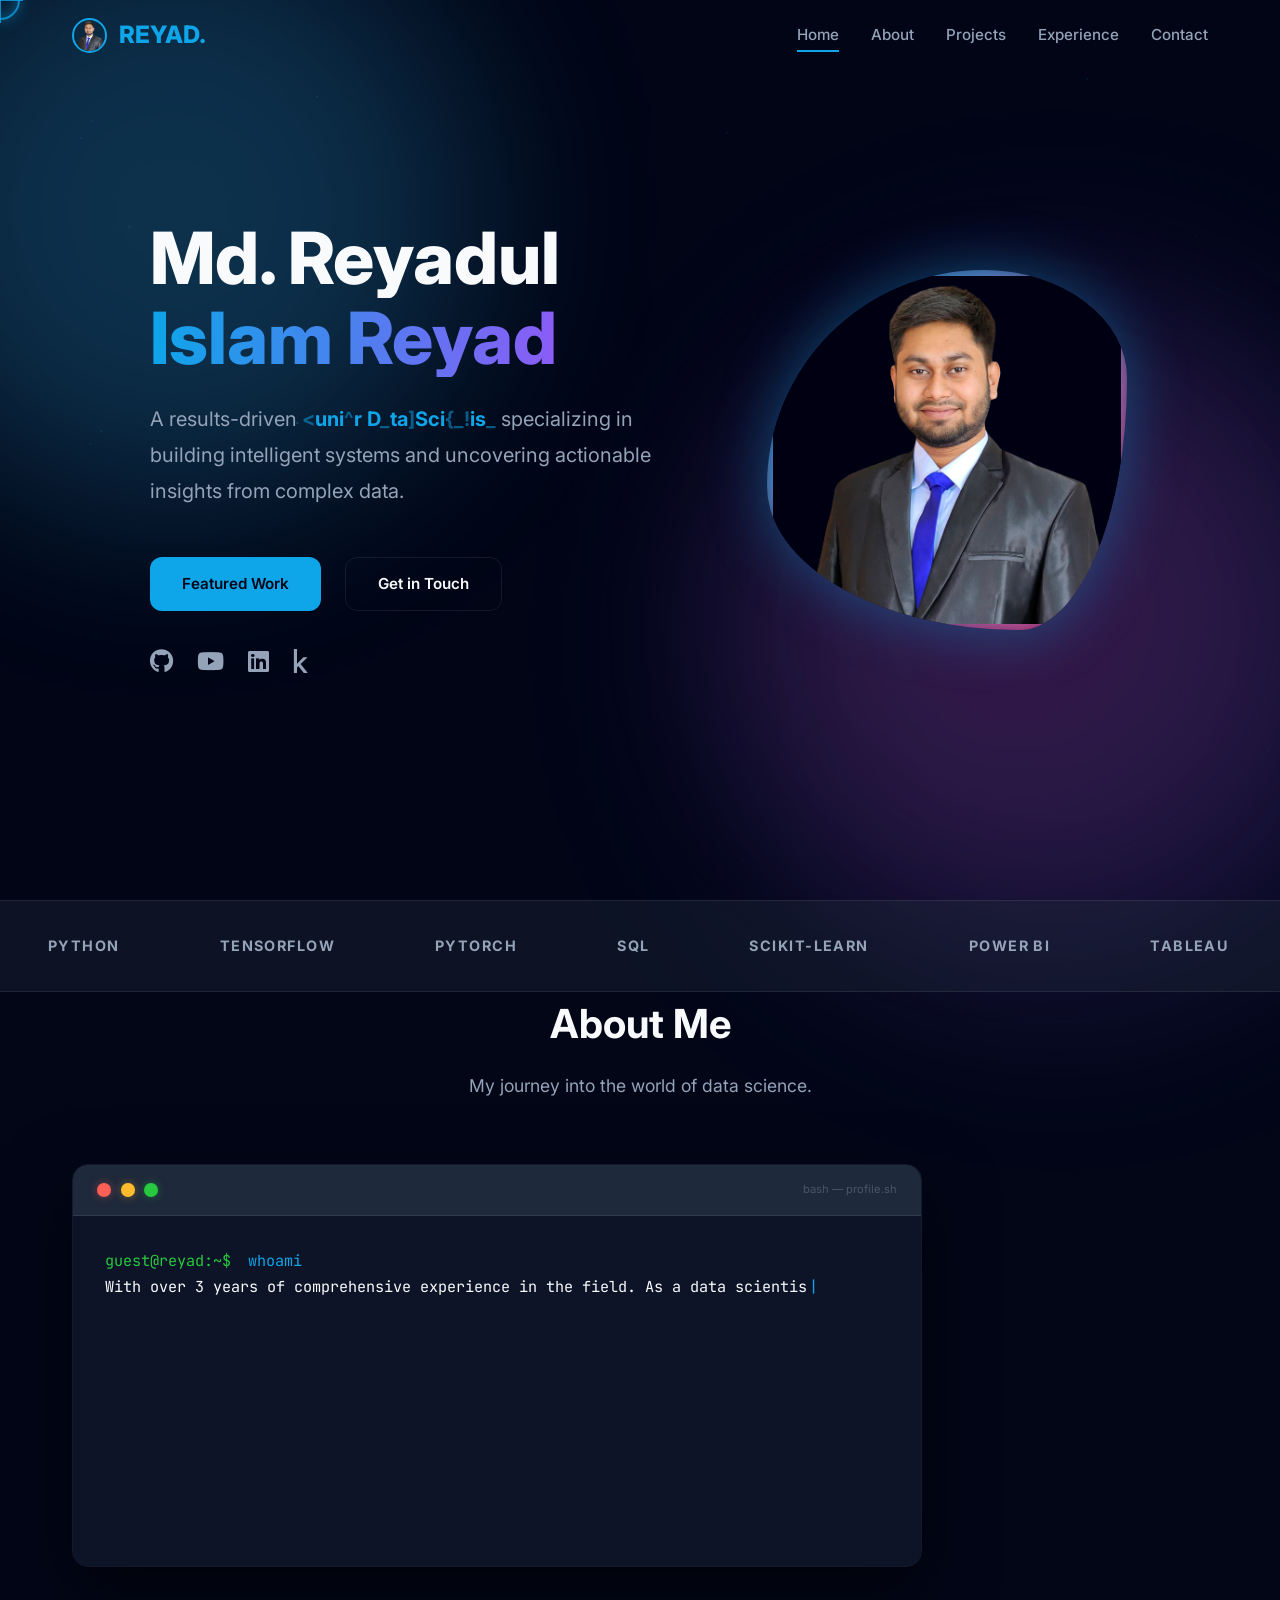
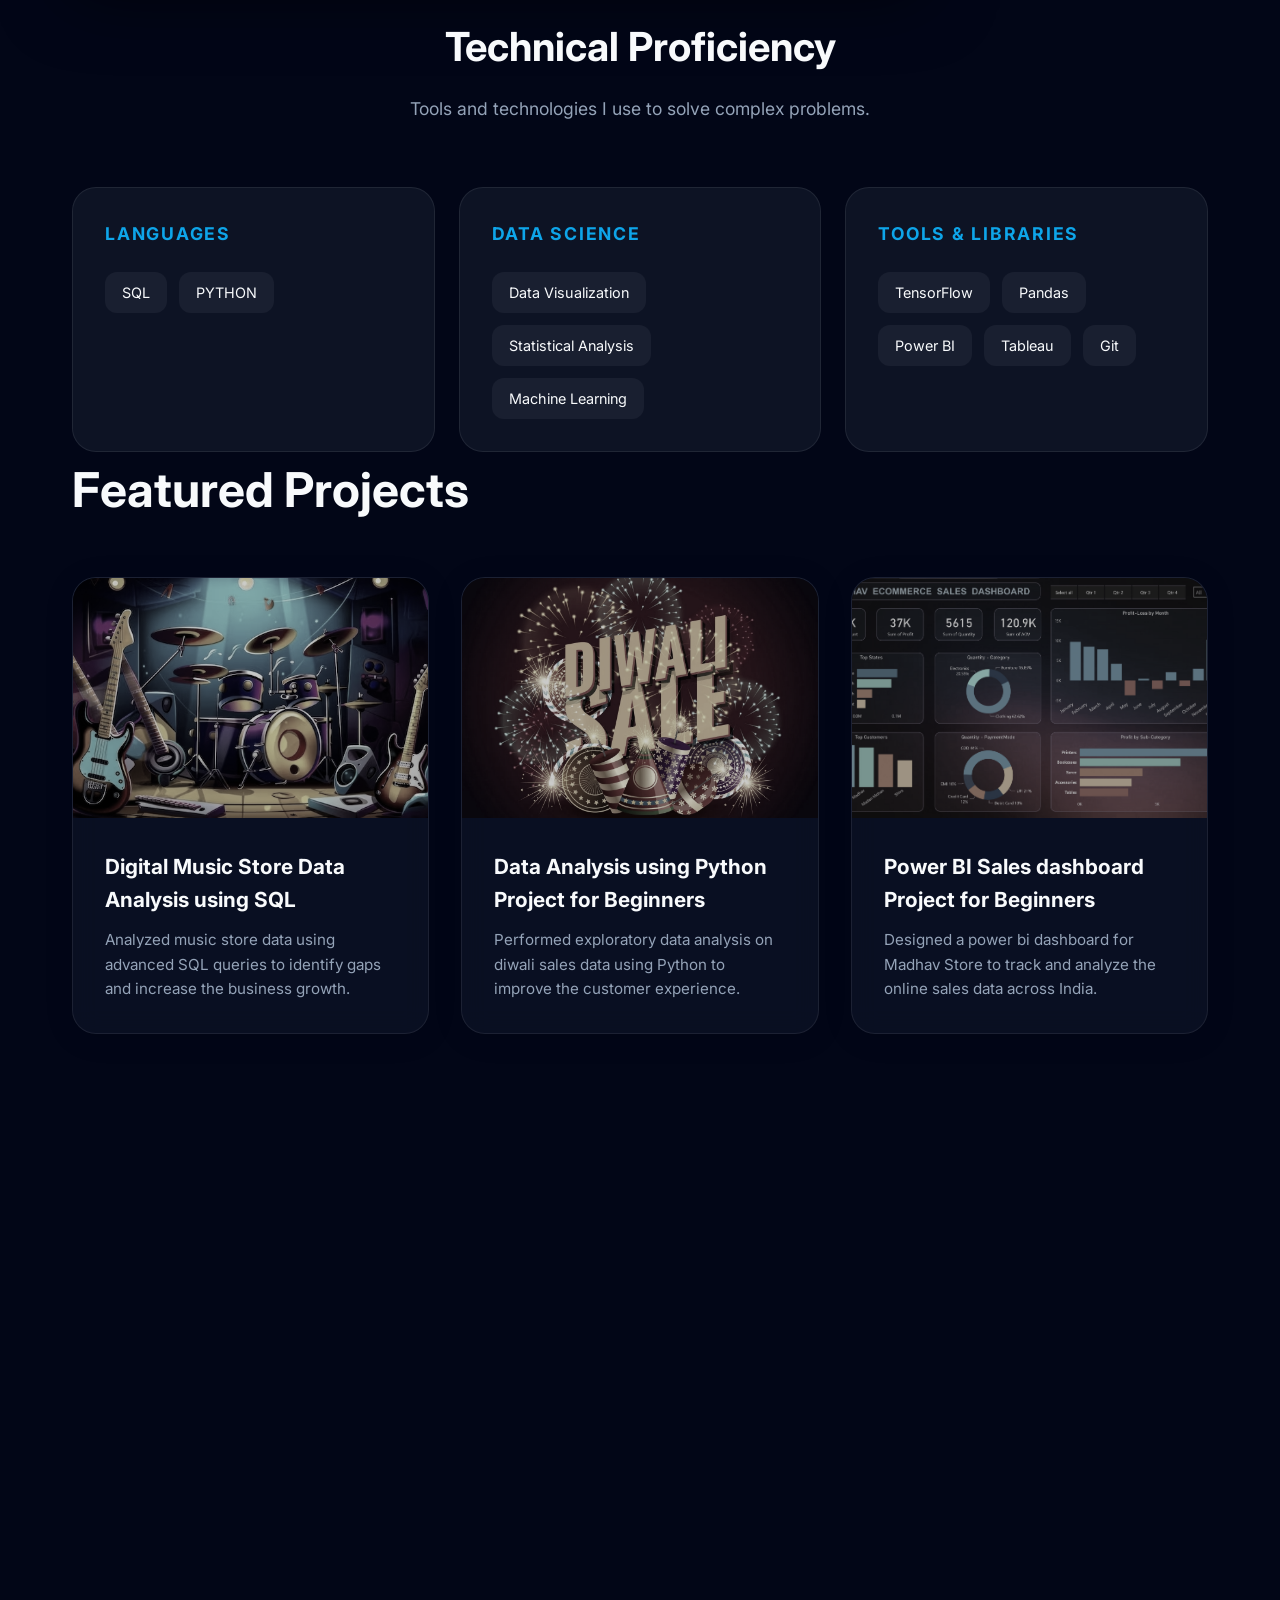
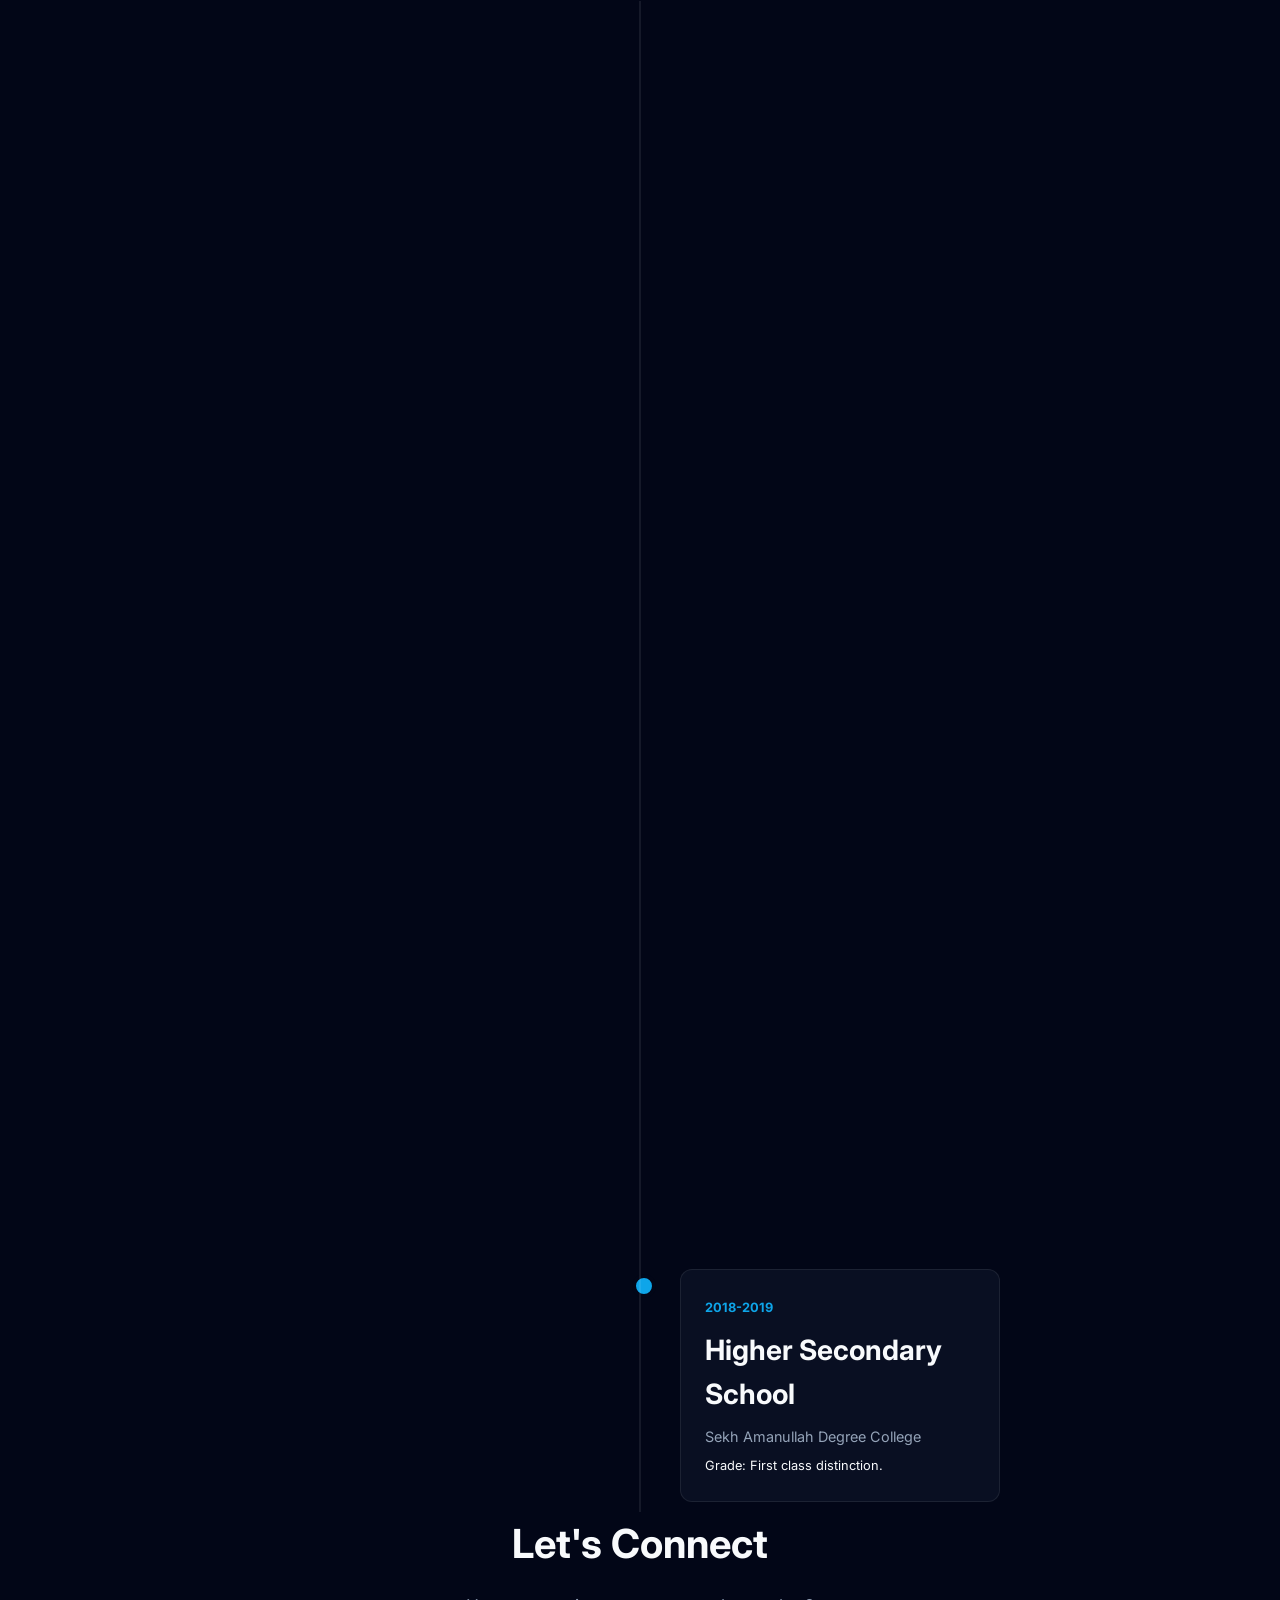
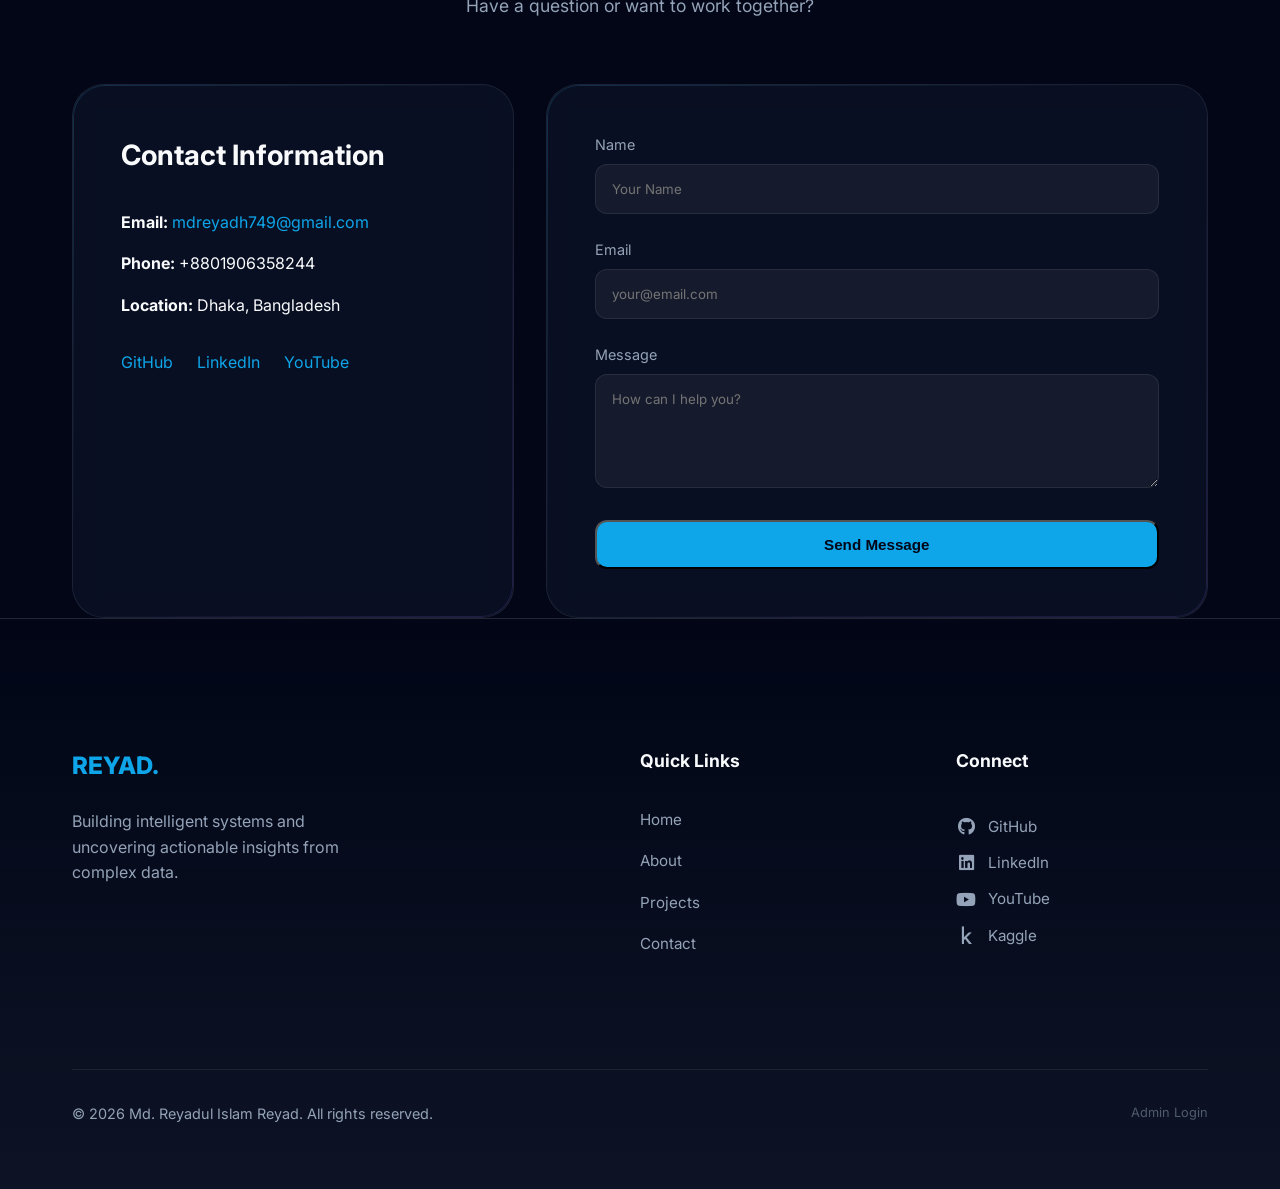
==== commit 518f5da0: "feat: implement core portfolio design system with custom cursor, animations, and responsive layout s" ====
--- a/index.html
+++ b/index.html
@@ -82,7 +82,7 @@
             <div class="container">
                 <div class="hero-grid">
                     <div class="hero-content">
-                        <h1 class="reveal name-reveal">Md. Reyadul <br><span>Islam Reyad</span></h1>
+                        <h1 class="reveal name-reveal">Md. Reyadul <br><span class="animated-gradient-text">Islam Reyad</span></h1>
                         <p class="reveal">A results-driven <strong>Junior Data Scientist</strong> specializing in building intelligent systems and uncovering actionable insights from complex data.</p>
                         <div class="hero-btns reveal">
                             <a href="#projects" class="btn btn-primary">Featured Work</a>
--- a/css/style.css
+++ b/css/style.css
@@ -4,14 +4,14 @@
 */
 
 :root {
-  --bg-color: #020617;
-  --card-bg: rgba(15, 23, 42, 0.7);
+  --bg-color: #020617; /* Deep Slate Midnight */
+  --card-bg: rgba(15, 23, 42, 0.6);
   --text-primary: #f8fafc;
   --text-secondary: #94a3b8;
-  --accent-color: #38bdf8;
-  --accent-glow: rgba(56, 189, 248, 0.4);
-  --border-color: rgba(255, 255, 255, 0.1);
-  --surface-color: rgba(30, 41, 59, 0.5);
+  --accent-color: #0ea5e9; /* Professional Light Blue */
+  --accent-glow: rgba(14, 165, 233, 0.4);
+  --border-color: rgba(255, 255, 255, 0.08);
+  --surface-color: rgba(30, 41, 59, 0.4);
   --transition: all 0.4s cubic-bezier(0.4, 0, 0.2, 1);
 }
 
@@ -103,18 +103,43 @@
 /* Background Blobs */
 .blob {
   position: fixed;
+  filter: blur(100px);
+  z-index: -2;
+  opacity: 0.6;
+  border-radius: 50%;
+  animation: pulseBlob 10s ease-in-out infinite alternate;
+}
+
+@keyframes pulseBlob {
+  0% { transform: scale(1); opacity: 0.5; }
+  100% { transform: scale(1.2); opacity: 0.8; }
+}
+
+.blob-1 {
+  top: -10%;
+  left: -10%;
+  width: 600px;
+  height: 600px;
+  background: rgba(56, 189, 248, 0.4);
+}
+
+.blob-2 {
+  bottom: -10%;
+  right: -10%;
+  width: 700px;
+  height: 700px;
+  background: rgba(139, 92, 246, 0.3);
+  animation-delay: -5s;
+}
+
+.blob-3 {
+  top: 40%;
+  left: 60%;
   width: 500px;
   height: 500px;
-  background: var(--accent-glow);
-  filter: blur(100px);
-  border-radius: 50%;
-  z-index: -1;
-  opacity: 0.5;
-  pointer-events: none;
-}
-
-.blob-1 { top: -100px; right: -100px; background: rgba(56, 189, 248, 0.15); }
-.blob-2 { bottom: -100px; left: -100px; background: rgba(139, 92, 246, 0.15); }
+  background: rgba(236, 72, 153, 0.2);
+  animation-delay: -2s;
+}
 
 a {
   text-decoration: none;
@@ -127,28 +152,6 @@
 h1 { font-size: clamp(2.5rem, 8vw, 4.5rem); }
 h2 { font-size: clamp(2rem, 5vw, 3rem); }
 h3 { font-size: clamp(1.25rem, 3vw, 1.75rem); }
-
-/* Background Mesh System */
-.blob {
-  position: fixed;
-  width: 600px;
-  height: 600px;
-  filter: blur(120px);
-  border-radius: 50%;
-  z-index: -1;
-  opacity: 0.3;
-  pointer-events: none;
-  animation: moveMesh 20s infinite alternate;
-}
-
-@keyframes moveMesh {
-  0% { transform: translate(0, 0) scale(1); }
-  100% { transform: translate(100px, 100px) scale(1.2); }
-}
-
-.blob-1 { top: -200px; right: -200px; background: radial-gradient(circle, var(--accent-color), transparent); }
-.blob-2 { bottom: -200px; left: -200px; background: radial-gradient(circle, #8b5cf6, transparent); }
-.blob-3 { top: 40%; left: 30%; width: 400px; height: 400px; background: radial-gradient(circle, #ec4899, transparent); opacity: 0.1; }
 
 /* Glassmorphism */
 .glass {
@@ -188,7 +191,7 @@
 }
 
 /* ===========================
-   PREMIUM MAGNETIC CURSOR
+   GAME-LIKE TARGET CURSOR
    =========================== */
 
 /* Hide default system cursor on desktop */
@@ -198,82 +201,92 @@
   }
 }
 
-/* Inner dot — snaps instantly to mouse */
+/* Target Crosshair */
 .cursor-dot {
   position: fixed;
-  width: 8px;
-  height: 8px;
-  background: var(--accent-color);
+  width: 40px;
+  height: 40px;
+  border: 2px solid rgba(14, 165, 233, 0.8);
   border-radius: 50%;
   pointer-events: none;
   z-index: 10002;
   transform: translate(-50%, -50%);
-  transition: transform 0.08s ease, width 0.2s ease, height 0.2s ease, opacity 0.2s ease;
-  box-shadow: 0 0 10px var(--accent-color), 0 0 20px var(--accent-glow);
-}
-
-/* Outer ring — lags smoothly behind (via JS lerp) */
+  transition: width 0.2s ease, height 0.2s ease, border-color 0.2s ease;
+  box-shadow: 0 0 15px rgba(14, 165, 233, 0.4), inset 0 0 15px rgba(14, 165, 233, 0.4);
+}
+
+/* Crosshair lines */
+.cursor-dot::before,
+.cursor-dot::after {
+  content: '';
+  position: absolute;
+  background: rgba(14, 165, 233, 0.8);
+}
+
+/* Horizontal line */
+.cursor-dot::before {
+  top: 50%;
+  left: -5px;
+  right: -5px;
+  height: 2px;
+  transform: translateY(-50%);
+}
+
+/* Vertical line */
+.cursor-dot::after {
+  left: 50%;
+  top: -5px;
+  bottom: -5px;
+  width: 2px;
+  transform: translateX(-50%);
+}
+
+/* Center dot */
 .cursor-ring {
   position: fixed;
-  width: 36px;
-  height: 36px;
-  border: 1.5px solid rgba(56, 189, 248, 0.6);
+  width: 4px;
+  height: 4px;
+  background: #ec4899;
   border-radius: 50%;
   pointer-events: none;
-  z-index: 10001;
+  z-index: 10003;
   transform: translate(-50%, -50%);
-  transition: width 0.4s cubic-bezier(0.16, 1, 0.3, 1),
-              height 0.4s cubic-bezier(0.16, 1, 0.3, 1),
-              border-color 0.4s ease,
-              background 0.4s ease,
-              border-radius 0.4s ease,
-              opacity 0.3s ease;
-  backdrop-filter: blur(1px);
-}
-
-/* Hover state — ring expands and fills */
-.cursor-ring.hover {
-  width: 60px;
-  height: 60px;
-  border-color: rgba(56, 189, 248, 0.4);
-  background: rgba(56, 189, 248, 0.06);
-}
-
-/* Hover state — dot shrinks */
+  box-shadow: 0 0 10px #ec4899;
+}
+
+/* Hover state — Target locks on */
 .cursor-dot.hover {
-  width: 4px;
-  height: 4px;
+  width: 30px;
+  height: 30px;
+  border-color: #ec4899;
+  animation: lockOn 0.5s ease;
+}
+.cursor-dot.hover::before,
+.cursor-dot.hover::after {
+  background: #ec4899;
+}
+
+@keyframes lockOn {
+  0% { transform: translate(-50%, -50%) scale(1.5) rotate(45deg); opacity: 0; }
+  100% { transform: translate(-50%, -50%) scale(1) rotate(0deg); opacity: 1; }
 }
 
 /* Click burst */
 .cursor-burst {
   position: fixed;
-  width: 6px;
-  height: 6px;
+  width: 10px;
+  height: 10px;
   border-radius: 50%;
-  background: var(--accent-color);
+  background: #ec4899;
   pointer-events: none;
   z-index: 10000;
   transform: translate(-50%, -50%);
-  animation: burstOut 0.5s ease-out forwards;
+  animation: burstOut 0.4s cubic-bezier(0.175, 0.885, 0.32, 1.275) forwards;
 }
 
 @keyframes burstOut {
   0%   { transform: translate(-50%, -50%) scale(1); opacity: 1; }
   100% { transform: translate(calc(-50% + var(--bx)), calc(-50% + var(--by))) scale(0); opacity: 0; }
-}
-
-/* Text hover — squish ring into pill */
-.cursor-ring.text-hover {
-  width: 2px;
-  height: 40px;
-  border-radius: 2px;
-  border-color: var(--accent-color);
-  background: rgba(56, 189, 248, 0.3);
-}
-
-.cursor-dot.text-hover {
-  opacity: 0;
 }
 
 .section-header {
@@ -446,7 +459,53 @@
   color: var(--accent-color);
   background: linear-gradient(90deg, var(--accent-color), #8b5cf6);
   -webkit-background-clip: text;
-  -webkit-text-fill-color: transparent;
+  color: transparent;
+  display: inline-block;
+}
+
+/* Beautiful Professional Liquid Gradient Text */
+.animated-gradient-text {
+  background: linear-gradient(
+    to right,
+    #0ea5e9,
+    #38bdf8,
+    #cbd5e1,
+    #0ea5e9,
+    #38bdf8
+  );
+  background-size: 200% auto;
+  color: transparent;
+  -webkit-background-clip: text;
+  background-clip: text;
+  animation: liquidGradient 5s linear infinite;
+  display: inline-block;
+  font-weight: 800;
+  text-shadow: none;
+}
+
+@keyframes liquidGradient {
+  to {
+    background-position: 200% center;
+  }
+}
+
+/* Staggered Letter Animation */
+.letter-wrap {
+  display: inline-block;
+  overflow: hidden;
+  vertical-align: bottom;
+}
+
+.letter-reveal {
+  display: inline-block;
+  transform: translateY(100%);
+  opacity: 0;
+  animation: letterUp 0.8s cubic-bezier(0.16, 1, 0.3, 1) forwards;
+}
+
+@keyframes letterUp {
+  0% { transform: translateY(100%); opacity: 0; }
+  100% { transform: translateY(0); opacity: 1; }
 }
 
 .hero p {
@@ -471,15 +530,67 @@
 }
 
 .hero-image .image-wrapper {
-  max-width: 400px;
+  width: 360px;
+  height: 360px;
+  flex-shrink: 0;
+  border-radius: 60% 40% 30% 70% / 60% 30% 70% 40%;
+  position: relative;
+  display: flex;
+  align-items: center;
+  justify-content: center;
+  animation: morphBlob 8s ease-in-out infinite alternate, floatProfile 6s ease-in-out infinite, bgShift 4s linear infinite;
+  
+  /* Vibrant Animated Liquid Frame */
+  background: linear-gradient(135deg, #0ea5e9, #ec4899, #6366f1, #0ea5e9);
+  background-size: 300% 300%;
+  padding: 6px;
+  box-shadow: 0 0 60px rgba(14, 165, 233, 0.4), inset 0 0 20px rgba(0,0,0,0.5);
+  z-index: 1;
+  transition: all 0.5s ease;
+}
+
+.hero-image .image-wrapper:hover {
+  box-shadow: 0 0 80px rgba(236, 72, 153, 0.6), inset 0 0 20px rgba(0,0,0,0.5);
+  transform: scale(1.02);
+}
+
+@keyframes bgShift {
+  0% { background-position: 0% 50%; }
+  50% { background-position: 100% 50%; }
+  100% { background-position: 0% 50%; }
+}
+
+@keyframes morphBlob {
+  0% { border-radius: 60% 40% 30% 70% / 60% 30% 70% 40%; }
+  50% { border-radius: 30% 60% 70% 40% / 50% 60% 30% 60%; }
+  100% { border-radius: 40% 60% 40% 60% / 40% 40% 60% 50%; }
+}
+
+@keyframes floatProfile {
+  0%, 100% { transform: translateY(0); }
+  50% { transform: translateY(-15px); }
+}
+
+.image-wrapper-inner {
   width: 100%;
-  flex-shrink: 0;
-  animation: floatProfile 5s ease-in-out infinite;
-}
-
-@keyframes floatProfile {
-  0%, 100% { transform: translateY(0px) rotateY(0deg); }
-  50%       { transform: translateY(-18px) rotateY(2deg); }
+  height: 100%;
+  border-radius: inherit; /* Inherits the morphing blob shape! */
+  overflow: hidden;
+  position: relative;
+  z-index: 2;
+  box-shadow: inset 0 0 30px rgba(0,0,0,0.8);
+}
+
+.image-wrapper-inner img {
+  width: 100%;
+  height: 100%;
+  object-fit: cover;
+  transition: transform 0.6s cubic-bezier(0.16, 1, 0.3, 1);
+  background: var(--bg-color);
+}
+
+.hero-image:hover .image-wrapper-inner img {
+  transform: scale(1.1) rotate(2deg);
 }
 
 .hero-socials {
@@ -741,7 +852,7 @@
 /* Project Cards */
 .grid {
   display: grid;
-  grid-template-columns: repeat(auto-fit, minmax(300px, 1fr));
+  grid-template-columns: repeat(auto-fit, minmax(280px, 1fr));
   gap: 2rem;
   margin-top: 3rem;
 }
@@ -751,10 +862,11 @@
   border-radius: 1.5rem;
   overflow: hidden;
   border: 1px solid var(--border-color);
-  transition: transform 0.5s cubic-bezier(0.175, 0.885, 0.32, 1.275), box-shadow 0.5s ease, border-color 0.5s ease;
+  transition: transform 0.2s ease-out, box-shadow 0.5s ease, border-color 0.5s ease;
   display: flex;
   flex-direction: column;
   position: relative;
+  transform-style: preserve-3d;
 }
 
 .glass-card-modern {
@@ -765,9 +877,31 @@
 }
 
 .card:hover {
-  border-color: rgba(56, 189, 248, 0.5);
-  transform: translateY(-12px);
-  box-shadow: 0 30px 60px rgba(0,0,0,0.6), 0 0 20px rgba(56, 189, 248, 0.2);
+  border-color: rgba(14, 165, 233, 0.5);
+  box-shadow: 0 30px 60px rgba(0,0,0,0.6), 0 0 20px rgba(14, 165, 233, 0.2);
+}
+
+/* 3D Glare Effect */
+.glare-container {
+  position: absolute;
+  inset: 0;
+  overflow: hidden;
+  border-radius: 1.5rem;
+  z-index: 5;
+  pointer-events: none;
+}
+
+.glare {
+  position: absolute;
+  top: 50%;
+  left: 50%;
+  width: 200%;
+  height: 200%;
+  background: linear-gradient(0deg, rgba(255,255,255,0) 0%, rgba(255,255,255,0.1) 50%, rgba(255,255,255,0) 100%);
+  opacity: 0;
+  transform: translate(-50%, -50%);
+  transition: opacity 0.4s ease;
+  pointer-events: none;
 }
 
 .card-img-wrapper {
@@ -775,6 +909,7 @@
   width: 100%;
   height: 240px;
   overflow: hidden;
+  transform: translateZ(20px); /* 3D pop out */
 }
 
 .card-img {
@@ -782,11 +917,12 @@
   height: 100%;
   object-fit: cover;
   transition: transform 0.7s cubic-bezier(0.4, 0, 0.2, 1), filter 0.7s ease;
+  filter: grayscale(80%) brightness(0.8);
 }
 
 .card:hover .card-img {
   transform: scale(1.1);
-  filter: brightness(0.7) blur(2px);
+  filter: grayscale(0%) brightness(0.5) blur(1px);
 }
 
 .card-overlay {
@@ -840,6 +976,7 @@
   flex-direction: column;
   position: relative;
   z-index: 1;
+  transform: translateZ(30px); /* 3D pop out */
 }
 
 .card h3 {
@@ -1289,7 +1426,56 @@
   pointer-events: none;
 }
 
+@media (max-width: 1024px) {
+  .hero-grid {
+    grid-template-columns: 1fr;
+    text-align: center;
+    gap: 3rem;
+  }
+  .hero-btns, .hero-socials {
+    justify-content: center;
+  }
+}
+
 @media (max-width: 768px) {
+  .section-header h2 {
+    font-size: 2rem;
+  }
+  
+  .hero h1 {
+    font-size: 2.5rem;
+  }
+
+  .hero-image .image-wrapper {
+    width: 280px;
+    height: 280px;
+  }
+
+  .card-img-wrapper {
+    height: 200px;
+  }
+  
+  .timeline::before {
+    left: 20px;
+  }
+  .timeline-item {
+    width: 100%;
+    padding-left: 50px;
+    padding-right: 0;
+  }
+  .timeline-item:nth-child(even) {
+    left: 0;
+  }
+  .timeline-item::after {
+    left: 11px;
+  }
+  .timeline-item:nth-child(even)::after {
+    left: 11px;
+  }
+  .timeline-content {
+    padding: 1.5rem;
+  }
+
   .footer-grid {
     grid-template-columns: 1fr;
     gap: 3rem;
@@ -1298,5 +1484,27 @@
   .footer-social-links {
     flex-direction: row;
     flex-wrap: wrap;
-  }
-}
+    justify-content: center;
+  }
+}
+
+@media (max-width: 480px) {
+  .hero h1 {
+    font-size: 2rem;
+  }
+  .hero-image .image-wrapper {
+    width: 240px;
+    height: 240px;
+  }
+  .hero-btns {
+    flex-direction: column;
+    width: 100%;
+  }
+  .hero-btns .btn {
+    width: 100%;
+    text-align: center;
+  }
+  .grid {
+    grid-template-columns: 1fr;
+  }
+}
